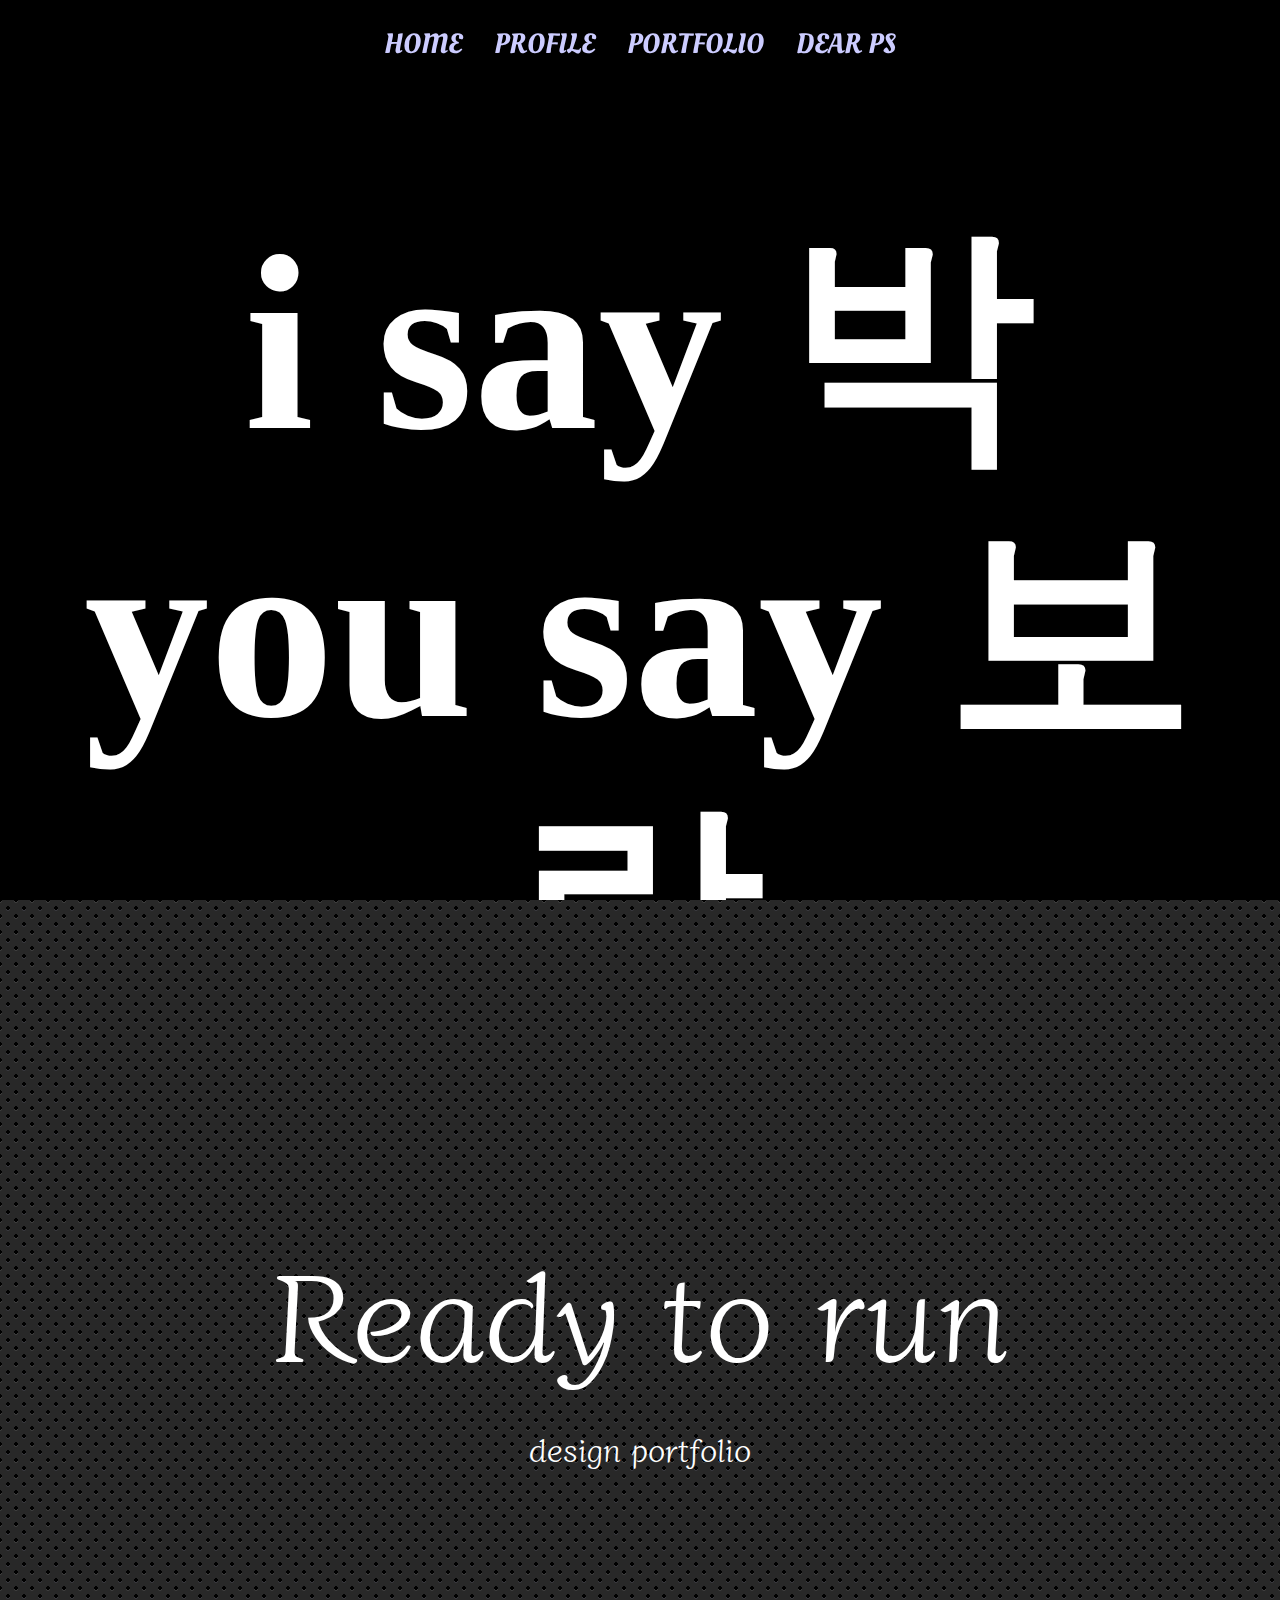
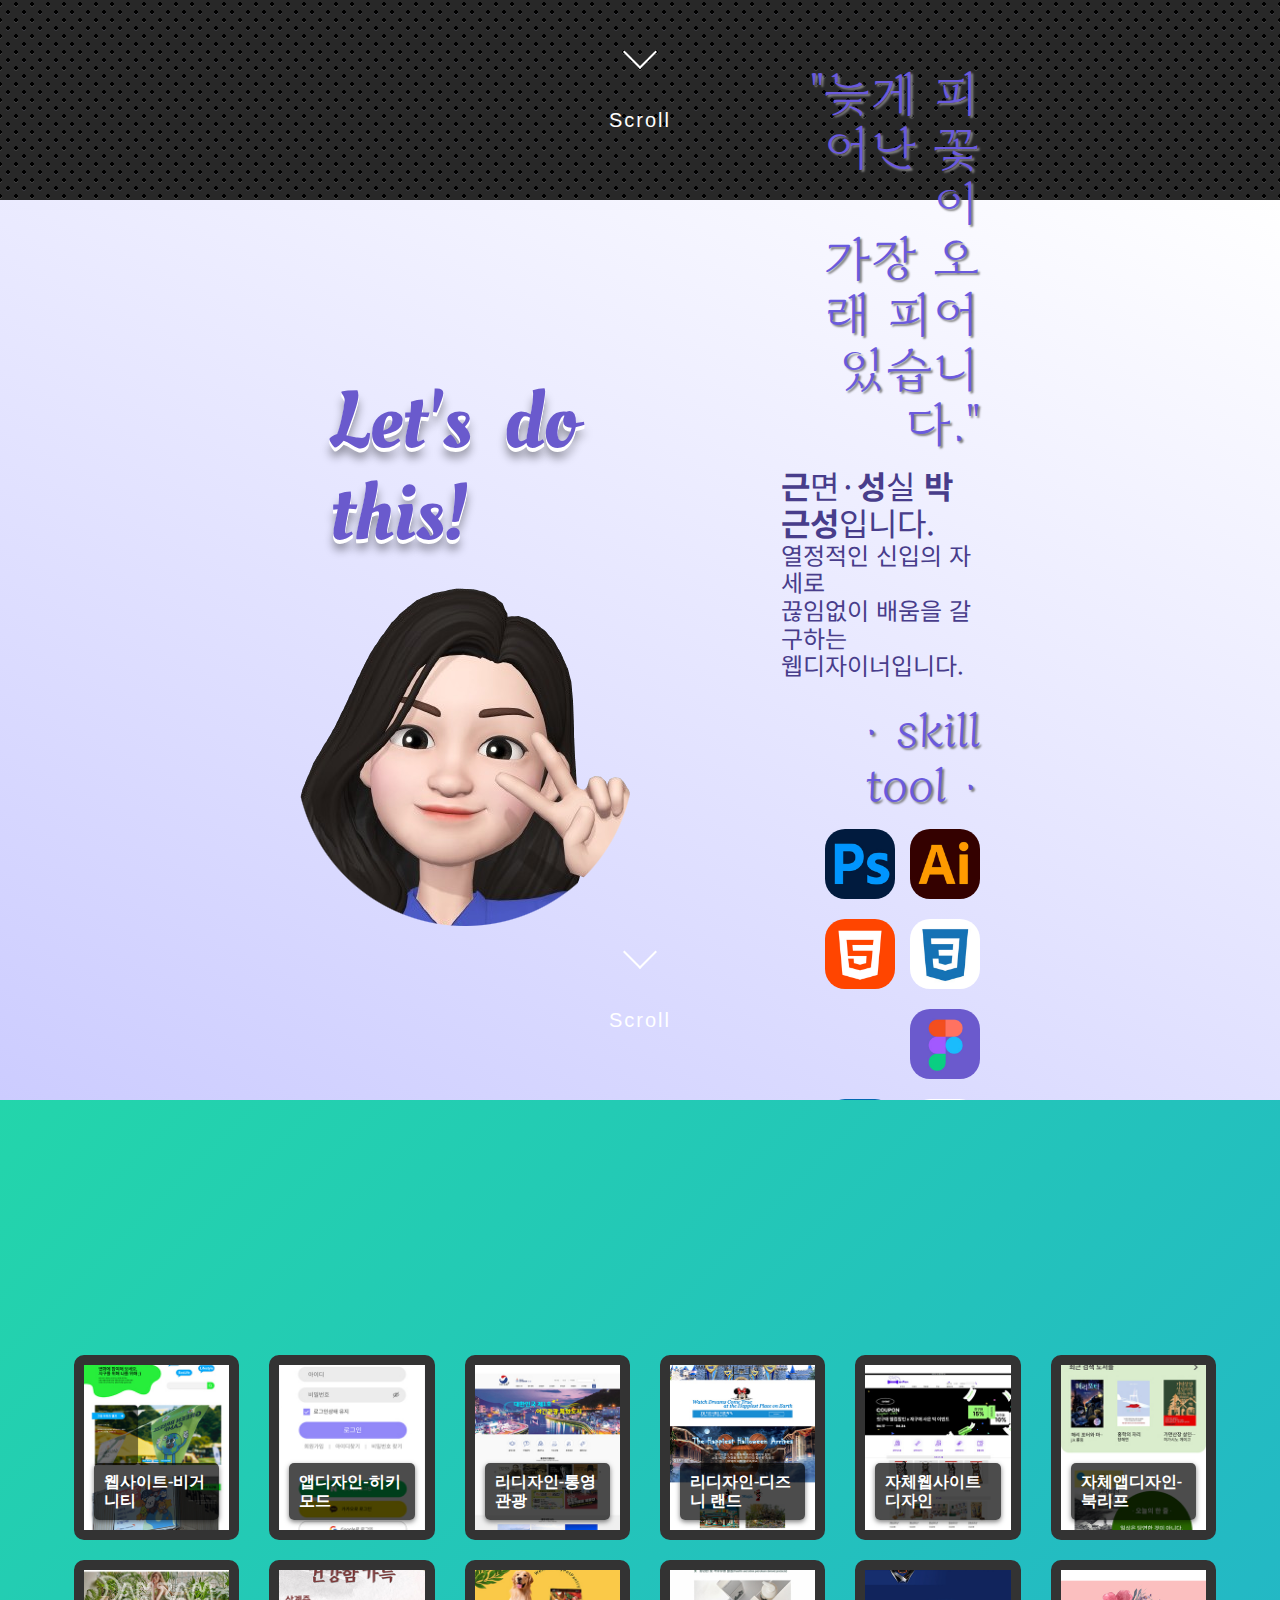
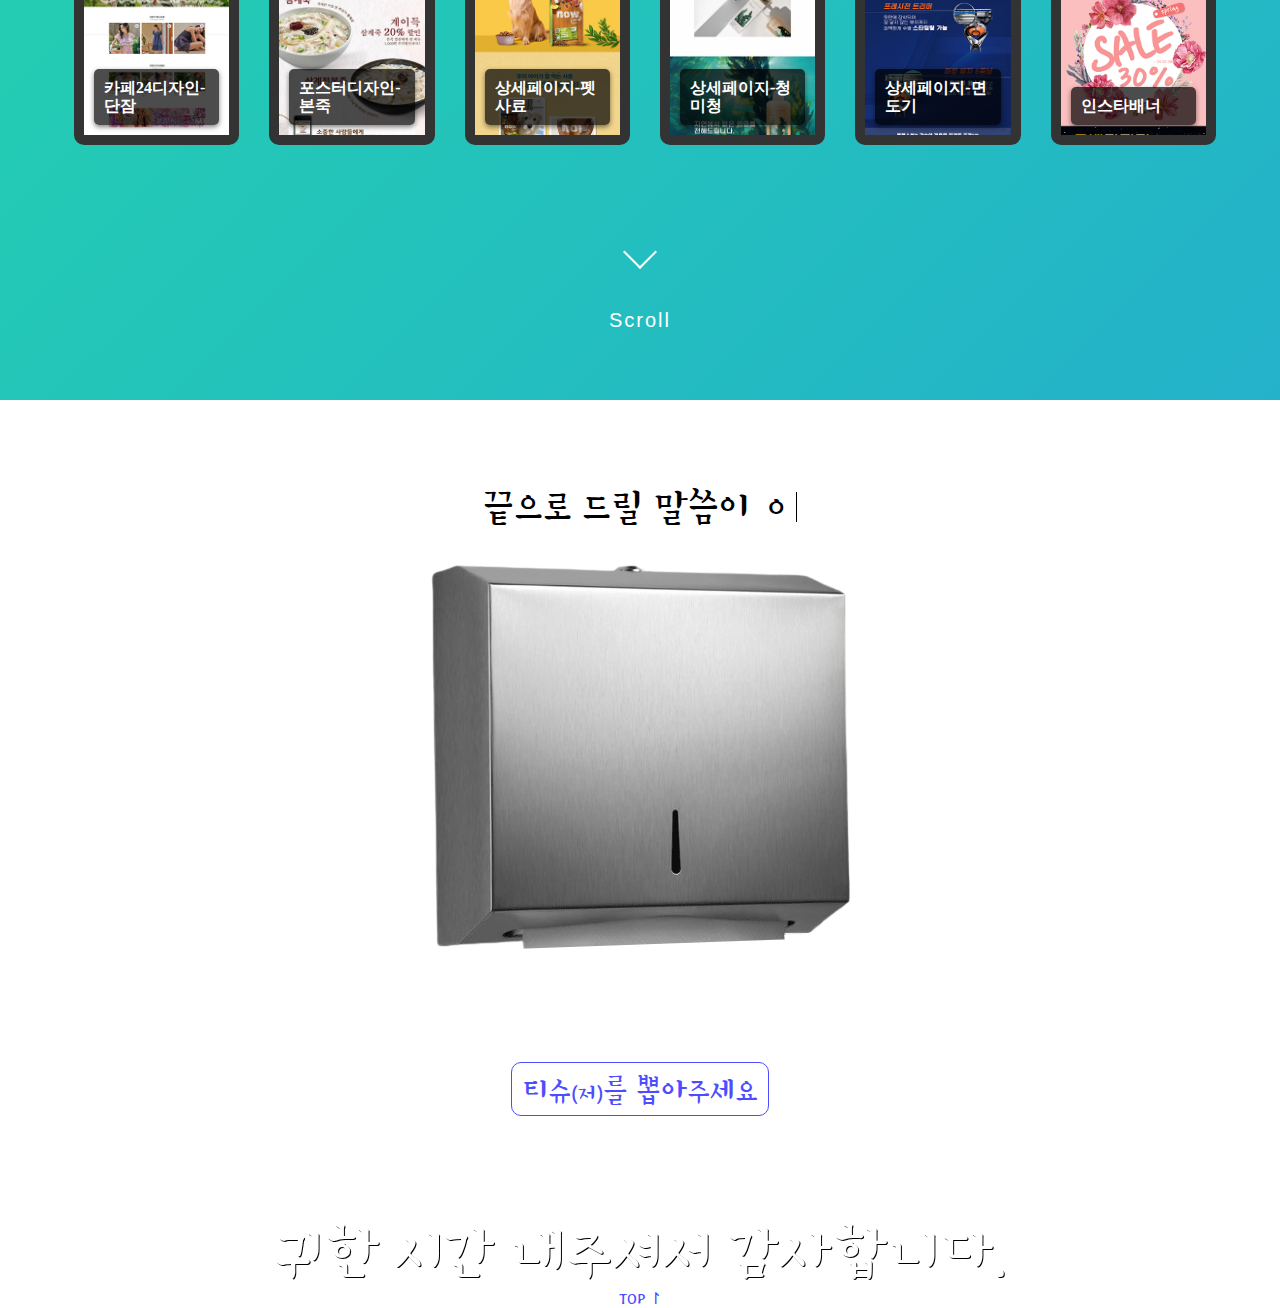
==== index.html @ b897dc64 "마지막 수정" ====
<!DOCTYPE html>
<html lang="ko">
<head>
  <meta charset="UTF-8">
  <meta name="viewport" content="width=device-width, initial-scale=1.0">
  <title>박근성입니다.</title>

  <!-- 메타 -->
  <meta name="robots" content="ALL" />
  <!-- 내 사이트에 로봇이 들어오는것을 허용(검색엔진최적화) -->
  <meta name="Yeti" content="index, follow" />
  <meta name="Yeti" content="ALL" />
  <!-- 네이버 모든문서 허용 -->
  <meta name="googlebot" content="index, follow" />
  <meta name="googlebot" content="ALL" />
  <!-- 구글봇 모든문서 허용 -->
  <meta name="daumoa" content="index, follow" />
  <meta name="daumoa" content="ALL" />
  <!-- 다음봇 모든문서 허용 -->
  <!-- 검색제목 -->
  <meta name="title" content="웹퍼블리셔 - 박보람 포트폴리오" />
  <!-- 제목아래 설명 -->
  <meta
   name="description"
   content="웹퍼블리셔 박보람입니다. 방문을 환영합니다"
  />
  <!-- 키워드설정 -->
  <meta
   name="keywords"
   content="대구웹디자이너, 웹디자이너, 퍼블리셔, 웹퍼블리셔, 대구디자이너"
  />
  <!-- 제작자이름 -->
  <meta name="champion" content="박보람" />
  <!-- 메타 끝 -->

  <!-- 제이쿼리 -->
  <script src="https://code.jquery.com/jquery-3.6.0.min.js"></script>

  <!-- 기본 -->
  <link rel="stylesheet" href="css/normalize.css">
  <link rel="stylesheet" href="css/st.css">
  <script src="js/js.js"></script>

  <!-- 폰트 -->
  <link rel="preconnect" href="https://fonts.googleapis.com">
  <link rel="preconnect" href="https://fonts.gstatic.com" crossorigin>
  <link href="https://fonts.googleapis.com/css2?family=Abhaya+Libre:wght@400;500;600;700;800&family=Jua&family=Milonga&family=Noto+Sans+KR:wght@100..900&display=swap" rel="stylesheet">
  <link href="https://fonts.googleapis.com/css2?family=Abhaya+Libre:wght@400;500;600;700;800&family=Dongle&family=Jua&family=Milonga&family=Noto+Sans+KR:wght@100..900&family=Oleo+Script:wght@400;700&display=swap" rel="stylesheet">
<!-- 폰트 끝 -->

<!-- Swiper -->
<link rel="stylesheet" href="https://cdn.jsdelivr.net/npm/swiper/swiper-bundle.min.css">
<script src="https://cdn.jsdelivr.net/npm/swiper/swiper-bundle.min.js"></script>

</head>

<body>

  <!-- 네비 -->
  <header>
    <nav class="nav" id="home">
      <ul class="nav-inner">
        <li><a href="#isay">HOME</a></li>
        <li><a href="#profile">PROFILE</a></li>
        <li><a href="#portfolio">PORTFOLIO</a></li>
        <li><a href="#dear">DEAR PS</a></li>
      </ul>
    </nav>
  </header>

    <!-- 첨부 -->
<div class="you section" id="you">
  <div class="youtxt">  <p>i say 박<br>
    you say 보람</p></div>
  </div>

  <!-- 첫번째 페이지 -->
  <div class="home section" id="isay">
    <div class="home-inner">
      <div class="home-neon">
        <p>Ready to run</p>
      </div>
      <div class="home-txt">
        <span>design portfolio</span>
      </div>
    <!-- 스크롤버튼 -->
    <div class="scroll">
      <a href="#profile"><span></span>Scroll</a>
    </div>
    </div>
  </div>



  <!-- 두번째페이지 -->
  <div class="pro section" id="profile">
    <div class="pro-inner">
      <div class="pro-inner-main">
        <div class="pro-main-text">
          <span>Let's</span>
          <span>do</span>
          <span>this!</span>
        </div>
        <div class="pro-img">
          <img src="img/me.png" alt="me" title="안녕하세요 근면성실 박근성입니다.">
        </div>
      </div>
      <div class="pro-box">
          <div class="pro-txet-title">
            <p>"늦게 피어난 꽃이<Br>가장 오래 피어있습니다."</p>
          </div>
          <div class="pro-txet">
            <p><b>근</b>면·<b>성</b>실<b> 박근성</b>입니다.</p> 
            <p>열정적인 신입의 자세로<br>끊임없이 배움을 갈구하는<Br>
            웹디자이너입니다.</p>
          </div>
          <div class="pro-txet-title">
            <p>· skill tool ·</p>
            <img src="img/ps.jpg" alt="ps">
            <img src="img/ai.jpg" alt="ai">
            <img src="img/htm.jpg" alt="html">                        
            <img src="img/css.jpg" alt="css">
            <img src="img/fig.jpg" alt="figma"><br>            
            <img src="img/jq.jpg" alt="jq">
            <img src="img/js.jpg" alt="js">
            <img src="img/no.jpg" alt="no">
            <img src="img/git.jpg" alt="git">            
          </div>
          <div class="pro-tool">
            
          </div>
      </div>
    </div>
    <!-- 스크롤버튼 -->
    <div class="scroll">
      <a href="#portfolio"><span></span>Scroll</a>
    </div>
  </div>

  <!-- 세번째페이지 -->
  <div class="por section" id="portfolio">
    <div class="monitor-box">
      <div class="monitor-container">
        <div class="monitor-frame">
          <div class="monitor-screen">
            <div class="hover-image">
              <a
                href="https://lovelybr0903.notion.site/3a8106395f1248c59fb4e86b83455d3b?pvs=4"
              >
                <img src="img/thumbega.jpg" alt="Inside Image" />
              </a>
              <div class="image-description">
                <p>웹사이트-비거니티</p>
              </div>
            </div>
          </div>
        </div>
      </div>
      <div class="monitor-container">
        <div class="monitor-frame">
          <div class="monitor-screen">
            <div class="hover-image">
              <a
                href="https://lovelybr0903.notion.site/28800d8c2e38455d825c2ed12a6e6fe2?pvs=4"
              >
                <img src="img/thumhiki.jpg" alt="Inside Image" />
              </a>
              <div class="image-description">
                <p>앱디자인-히키모드</p>
              </div>
            </div>
          </div>
        </div>
      </div>
      <div class="monitor-container">
        <div class="monitor-frame">
          <div class="monitor-screen">
            <div class="hover-image">
              <a
                href="https://lovelybr0903.notion.site/3ce9f9d45c7047b888b08a09f794ba24?pvs=4"
              >
                <img src="img/thumtou.jpg" alt="Inside Image" />
              </a>
              <div class="image-description">
                <p>리디자인-통영관광</p>
              </div>
            </div>
          </div>
        </div>
      </div>
      <div class="monitor-container">
        <div class="monitor-frame">
          <div class="monitor-screen">
            <div class="hover-image">
              <a
                href="https://lovelybr0903.notion.site/fffcfe3c097e806fae98ca305728f97e?pvs=4"
              >
                <img src="img/thumdiz.jpg" alt="Inside Image" />
              </a>
              <div class="image-description">
                <p>리디자인-디즈니 랜드</p>
              </div>
            </div>
          </div>
        </div>
      </div>
      <div class="monitor-container">
        <div class="monitor-frame">
          <div class="monitor-screen">
            <div class="hover-image">
              <a
                href="https://lovelybr0903.notion.site/333b57ba5a1e4dfd8a2f430cd040dd7f?pvs=4"
              >
                <img src="img/thumwell.jpg" alt="Inside Image" />
              </a>
              <div class="image-description">
                <p>자체웹사이트디자인</p>
              </div>
            </div>
          </div>
        </div>
      </div>
      <div class="monitor-container">
        <div class="monitor-frame">
          <div class="monitor-screen">
            <div class="hover-image">
              <a
                href="https://lovelybr0903.notion.site/fffcfe3c097e80398debe0b4086db1a5?pvs=4"
              >
                <img src="img/thumbook.jpg" alt="Inside Image" />
              </a>
              <div class="image-description">
                <p>자체앱디자인-북리프</p>
              </div>
            </div>
          </div>
        </div>
      </div>
      <div class="monitor-container">
        <div class="monitor-frame">
          <div class="monitor-screen">
            <div class="hover-image">
              <a
                href="https://lovelybr0903.notion.site/24-1e14310825c945fcab08f7ecaf1f1907?pvs=4"
              >
                <img src="img/thum24.jpeg" alt="Inside Image" />
              </a>
              <div class="image-description">
                <p>카페24디자인-단잠</p>
              </div>
            </div>
          </div>
        </div>
      </div>
      <div class="monitor-container">
        <div class="monitor-frame">
          <div class="monitor-screen">
            <div class="hover-image">
              <a
                href="https://lovelybr0903.notion.site/2308f3b56b7345b68b2176f739fc666d?pvs=4"
              >
                <img src="img/thumbon.jpg" alt="Inside Image" />
              </a>
              <div class="image-description">
                <p>포스터디자인-본죽</p>
              </div>
            </div>
          </div>
        </div>
      </div>
      <div class="monitor-container">
        <div class="monitor-frame">
          <div class="monitor-screen">
            <div class="hover-image">
              <a
                href="https://well-br.vercel.app/"
              >
                <img src="img/thumpet.jpg" alt="Inside Image" />
              </a>
              <div class="image-description">
                <p>상세페이지-펫사료</p>
              </div>
            </div>
          </div>
        </div>
      </div>
      <div class="monitor-container">
        <div class="monitor-frame">
          <div class="monitor-screen">
            <div class="hover-image">
              <a
                href="https://lovelybr0903.notion.site/0bf7637400454f4c857aa967bbddf1ec?pvs=4"
              >
                <img src="img/thumcju.jpg" alt="Inside Image" />
              </a>
              <div class="image-description">
                <p>상세페이지-청미청</p>
              </div>
            </div>
          </div>
        </div>
      </div>
      <div class="monitor-container">
        <div class="monitor-frame">
          <div class="monitor-screen">
            <div class="hover-image">
              <a
                href="https://lovelybr0903.notion.site/fffcfe3c097e8026ae23c482ec751f41?pvs=4"
              >
                <img src="img/thumzill.jpg" alt="Inside Image" />
              </a>
              <div class="image-description">
                <p>상세페이지-면도기</p>
              </div>
            </div>
          </div>
        </div>
      </div>
      <div class="monitor-container">
        <div class="monitor-frame">
          <div class="monitor-screen">
            <div class="hover-image">
              <a
                href="https://lovelybr0903.notion.site/61f1582e7780469e8c30a0e56f5c67bd?pvs=4"
              >
                <img src="img/thumban.jpg" alt="Inside Image" />
              </a>
              <div class="image-description">
                <p>인스타배너</p>
              </div>
            </div>
          </div>
        </div>
      </div>
    </div>
    <div class="scroll">
      <a href="#dear"><span></span>Scroll</a>
    </div>
  </div>

  <!-- 네번째페이지 -->
  <div class="dear section" id="dear">
    <div class="dear-img">
      <p class="result"></p>
      <img id="main-img-01" src="img/mainimg1.png" alt="mainimg1">
      <div class="btn" onclick="tissueImg()">티슈<span>(저)</span>를 뽑아주세요</div>
    </div>
      <div class="thx">
        <span>귀한 시간 내주셔서 감사합니다.</span>
      </div>

<a id="topbtn" href="#" onclick="window.scrollTo(0,0);" title="top">TOP ↾</a>

  
  <script>
    // 타이핑 효과 설정
    String.prototype.toKorChars = function () {
      let cCho = ["ㄱ","ㄲ","ㄴ","ㄷ","ㄸ","ㄹ","ㅁ","ㅂ","ㅃ","ㅅ","ㅆ", "ㅇ","ㅈ","ㅉ","ㅊ","ㅋ","ㅌ","ㅍ","ㅎ",],
        cJung = ["ㅏ","ㅐ","ㅑ","ㅒ","ㅓ","ㅔ","ㅕ","ㅖ","ㅗ","ㅘ","ㅙ","ㅚ","ㅛ","ㅜ","ㅝ","ㅞ","ㅟ","ㅠ","ㅡ","ㅢ","ㅣ",],
        cJong = ["","ㄱ","ㄲ","ㄳ","ㄴ","ㄵ","ㄶ","ㄷ","ㄹ","ㄺ","ㄻ","ㄼ","ㄽ","ㄾ","ㄿ","ㅀ","ㅁ","ㅂ","ㅄ","ㅅ","ㅆ","ㅇ","ㅈ","ㅊ","ㅋ","ㅌ","ㅍ","ㅎ",],
        cho, jung, jong;
    
      let str = this,
        cnt = str.length,
        chars = [],
        cCode;
      for (let i = 0; i < cnt; i++) {
        cCode = str.charCodeAt(i);
        if (cCode == 32) {
          chars.push(" ");
          continue;
        }
        // 한글이 아닌 경우
        if (cCode < 0xac00 || cCode > 0xd7a3) {
          chars.push(str.charAt(i));
          continue;
        }
        cCode = str.charCodeAt(i) - 0xac00;
    
        jong = cCode % 28; // 종성
        jung = ((cCode - jong) / 28) % 21; // 중성
        cho = ((cCode - jong) / 28 - jung) / 21; // 초성
    
        chars.push(cCho[cho]);
        chars.push(String.fromCharCode(44032 + cho * 588 + jung * 28));
        if (cJong[jong] !== "") {
          chars.push(String.fromCharCode(44032 + cho * 588 + jung * 28 + jong));
        }
      }
      return chars;
    };
    
    // 타이핑할 문장
    let result = `끝으로 드릴 말씀이 있어요...`
    let typeing1 = [];
    result = result.split(""); 
    
    // 각 글자를 초성, 중성, 종성으로 나눔
    for (let i = 0; i < result.length; i++) {
      typeing1[i] = result[i].toKorChars();
    }
    
    // 출력할 엘리먼트 요소 가져옴
    let resultDiv = document.getElementsByClassName("result")[0];
    
    let text = "";
    let i = 0;
    let j = 0;
    
    // 총 글자 수
    let imax = typeing1.length;
    
    // 타이핑 함수
    function typi() {
      if (i <= imax - 1) {
        // 각 글자가 초성 중성 종성 순서대로 추가되도록
        let jmax = typeing1[i].length;
        resultDiv.innerHTML = text + typeing1[i][j];
        j++;
        if (j == jmax) {
          text += typeing1[i][j - 1];
          // 초성 중성 종성 순서대로 출력된 글자는 저장 (다음 글자와 이어붙이기 위해서)
          i++;
          j = 0;
        }
      } else {
        clearInterval(inter); // 타이핑 완료 후 반복 종료
        setTimeout(resetTyping, 1000); // 1초 후에 타이핑 효과 반복
      }
    }
    
    // 타이핑 효과 초기화 및 반복 함수
    function resetTyping() {
      text = "";
      i = 0;
      j = 0;
      // resultDiv.innerHTML = ""; // 화면의 텍스트 초기화
      inter = setInterval(typi, 100); // 타이핑 효과 재시작
    }
    
    // 타이핑 효과 시작
    let inter = setInterval(typi, 100);
    </script>
</body>
</html>
---- css/st.css ----
@import url("https://fonts.googleapis.com/css2?family=Abhaya+Libre:wght@400;500;600;700;800&family=Jua&family=Milonga&family=Noto+Sans+KR:wght@100..900&family=Oleo+Script:wght@400;700&display=swap");
@import url("https://fonts.googleapis.com/css2?family=Abhaya+Libre:wght@400;500;600;700;800&family=Diphylleia&family=Dongle&family=Jua&family=Milonga&family=Noto+Sans+KR:wght@100..900&family=Oleo+Script:wght@400;700&display=swap");
@import url("https://fonts.googleapis.com/css2?family=Abhaya+Libre:wght@400;500;600;700;800&family=Diphylleia&family=Dongle&family=Jua&family=Milonga&family=Nanum+Pen+Script&family=Noto+Sans+KR:wght@100..900&family=Oleo+Script:wght@400;700&family=Stylish&display=swap");

* {
  margin: 0;
  padding: 0;
  outline: none;
  box-sizing: border-box;
  caret-color: transparent;
  cursor: url(https://cur.cursors-4u.net/nature/nat-10/nat943.cur), auto !important;
}
ul,
li {
  list-style: none;
}
a {
  color: #333;
  text-decoration: none;
}
img {
  border: 0;
  vertical-align: middle;
}
html.body {
  width: 100%;
  height: 100%;
  overflow: hidden;
  font-family: "", sans-serif;
  font-size: 1rem;
}
html {
  scroll-behavior: smooth !important;
  /* scroll-snap-type:y mandatory !important; */
}
.section {
  height: 100vh !important;
  /* scroll-snap-align:start; scroll-snap-stop:always; scroll-behavior: smooth !important; */
}

/*  */
.you {width: 100%; background-color: #000; color: #fff; font-size: 250px; text-align: center; font-weight: bold; position: relative;}
.youtxt {padding-top: 200px;}
.you p { position: relative;}

/* 네브 */
.nav {
  position: fixed;
  width: 100%;
  height: 50px;
  display: flex;
  margin-top: 20px;
  z-index: 999;
  background-color: transparent;
}
.nav-inner {
  position: relative;
  width: 40%;
  display: flex;
  align-items: center;
  justify-content: space-between;
  margin: 0 auto;
}
.nav-inner a {
  position: relative;
  display: block;
  font-family: "Oleo Script", serif;
  font-size: 1.75rem;
  color: #fff;
  color: #ccccff;
}
.nav-inner li:hover a {
  color: #6a5acd;
}
.nav li a::after {
  content: "";
  position: absolute;
  bottom: 3px;
  left: 50%;
  width: 0%;
  height: 3px;
  display: block;
  background: #ccccff;
  transition: all 0.5s;
  transform: translateX(-50%);
}
.nav li:hover a::after {
  width: 100%;
  display: block;
}
.nav-active::after {
  width: 100% !important;
  display: block !important;
}

/* 첫번째 페이지 */
.home {
  position: relative;
  display: flex;
  background: radial-gradient(black 15%, transparent 16%) 0 0,
    radial-gradient(black 15%, transparent 16%) 8px 8px,
    radial-gradient(rgba(204, 204, 255, 0.1) 15%, transparent 20%) 0 1px,
    radial-gradient(rgba(255, 255, 255, 0.1) 15%, transparent 20%) 8px 9px;
  background-color: #282828;
  background-size: 16px 16px;
  font-family: "Diphylleia", sans-serif;
}
.home-inner {
  position: relative;
  width: 100%;
  display: flex;
  align-items: center;
  justify-content: center;
  flex-direction: column;
}
.home-neon {
  position: relative;
  position: relative;
  display: flex;
  justify-content: center;
  font-size: 8rem;
  color: #fff;
  animation: neon1 1s ease-in-out infinite alternate;
  transition: all 0.1s;
}
@keyframes neon1 {
  from {
    text-shadow: 0 0 10px #fff, 0 0 20px #fff, 0 0 30px #fff, 0 0 40px #ffffff,
      0 0 70px #6a5acd, 0 0 80px #6a5acd, 0 0 100px #6a5acd, 0 0 150px #6a5acd;
  }
  to {
    text-shadow: 0 0 5px #fff, 0 0 10px #fff, 0 0 15px #fff, 0 0 20px #ccccff,
      0 0 35px #ccccff, 0 0 40px #ccccff, 0 0 50px #ccccff, 0 0 75px #ccccff;
  }
}
.home-txt {
  position: relative;
  display: flex;
  justify-content: center;
  margin-top: 50px;
  font-size: 2rem;
  color: #fff;
}

/* 스크롤 */
.scroll a {
  position: absolute;
  bottom: 70px;
  left: 50%;
  display: inline-block;
  padding-top: 70px;
  color: #ffffff;
  text-decoration: none;
  letter-spacing: 0.1em;
  transition: opacity 0.3s;
  -webkit-transform: translateX(-50%);
  transform: translateX(-50%);
  font: normal 400 20px/1 sans-serif;
}
.scroll a:hover {
  color: #6a5acd;
}
.scroll a span {
  position: absolute;
  top: 0;
  left: 50%;
  width: 24px;
  height: 24px;
  margin-left: -12px;
  border-bottom: 2px solid #ffffff;
  border-left: 2px solid #ffffff;
  -webkit-animation: sdb06 1.5s infinite;
  animation: sdb06 1.5s infinite;
  -webkit-transform: rotateZ(-45deg);
  transform: rotateZ(-45deg);
  box-sizing: border-box;
}
@-webkit-keyframes sdb06 {
  0% {
    -webkit-transform: rotateY(0) rotateZ(-45deg) translate(0, 0);
    opacity: 0;
  }
  50% {
    opacity: 1;
  }
  100% {
    -webkit-transform: rotateY(720deg) rotateZ(-45deg) translate(-20px, 20px);
    opacity: 0;
  }
}
@keyframes sdb06 {
  0% {
    transform: rotateY(0) rotateZ(-45deg) translate(0, 0);
    opacity: 0;
  }
  50% {
    opacity: 1;
  }
  100% {
    transform: rotateY(720deg) rotateZ(-45deg) translate(-20px, 20px);
    opacity: 0;
  }
}

/* 두번째페이지 */
.pro {
  position: relative;
  display: flex;
  align-items: center;
  background: linear-gradient(25deg, #ccccff, #fff);
  -webkit-font-smoothing: antialiased;
}
.pro-inner {
  position: relative;
  height: 500px;
  display: flex;
  align-items: center;
  margin: 0 300px;
}
.pro-main-text {
  position: relative;
  font-family: "Oleo Script", serif;
}
.pro-main-text span {
  position: relative;
  top: 2px;
  display: inline-block;
  padding-left: 30px;
  font-size: 5rem;
  color: #6a5acd;
  text-shadow: 0 1px 0 #ffffff, 0 2px 0 #ffffff, 0 3px 0 #ffffff,
    0 4px 0 #ffffff, 0 5px 0 transparent, 0 10px 10px rgba(0, 0, 0, 0.4);
  animation: bounce 0.3s ease infinite alternate;
}
.pro-main-text span:nth-child(1) {
  animation-delay: 0.1s;
}
.pro-main-text span:nth-child(2) {
  animation-delay: 0.2s;
}
.pro-main-text span:nth-child(3) {
  animation-delay: 0.3s;
}
@keyframes bounce {
  100% {
    top: -2px;
    text-shadow: 0 1px 0 #ffffff, 0 2px 0 #ffffff, 0 3px 0 #ffffff,
      0 4px 0 #ffffff, 0 5px 0 #ffffff, 0 50px 25px rgba(0, 0, 0, 0.2);
  }
}
.pro-img {
  position: relative;
  display: flex;
  align-items: center;
  justify-content: center;
  margin-top: 30px;
}
.pro-box {
  position: relative;
  display: flex;
  justify-content: center;
  flex-direction: column;
  margin-top: 300px;
  margin-left: 150px;
  font-family: "Diphylleia", sans-serif;
}
.pro-txet-title {
  position: relative;
  align-items: right;
  margin-top: 20px;
  font-size: 3rem;
  color: #6a5add;
  text-align: right;
  text-shadow: 2px 2px 2px gray;
}
.pro-txet {
  position: relative;
  margin-top: 20px;
  font-family: "Noto Sans KR", sans-serif;
  font-size: 1.5rem;
  color: darkslateblue;
  text-align: left;
}
.pro-txet p:first-child {
  font-size: 2rem;
}
.pro-tool {
  position: relative;
  height: 300px;
}
.pro-txet-title img {
  position: relative;
  width: 70px;
  height: 70px;
  margin-top: 20px;
  object-fit: contain;
  border-radius: 20px;
}

/* 세번째페이지 */
.por {
  position: relative;
  width: 100%;
  height: 100vh;
  display: flex;
  align-items: center;
  justify-content: center;
  background: linear-gradient(-45deg, #ee7752, #e73c7e, #23a6d5, #23d5ab);
  background-size: 400% 400%;
  animation: gradient 8s ease infinite;
}
@keyframes gradient {
  0% {
    background-position: 0% 50%;
  }
  50% {
    background-position: 100% 50%;
  }
  100% {
    background-position: 0% 50%;
  }
}
.monitor-box {
  width: 90%;
  display: grid;
  grid-template-columns: repeat(6, 1fr); /* 한 줄 아이템 */
  grid-gap: 20px; /* 이미지 간격 */
}

.monitor-container {
  position: relative;
  margin-left: 10px;
}

.monitor-frame {
  position: relative;
  width: 100%; /* 모니터화면줄임*/
  padding-bottom: 100%;
  border: 10px solid #333;
  overflow: hidden;
  background-color: #000;
  border-radius: 10px;
}

.monitor-screen {
  position: absolute;
  top: 0;
  left: 0;
  width: 100%;
  height: 100%;
}

/* .monitor-bg {
  width: 100%;
  height: 100%;
  display: block;
  object-fit: cover;
} */

.hover-image {
  position: absolute;
  top: 0;
  left: 0;
  width: 100%;
  height: 100%;
  display: flex;
  align-items: center;
  justify-content: center;
  transition: transform 0.5s ease;
}

.hover-image img {
  width: 100%;
  height: auto;
  display: block;
}

.monitor-frame:hover .hover-image {
  transform: translateY(-100%); /* 이미지가 위로 올라가게 하는 효과 */
}

.image-description {
  position: absolute;
  bottom: 10px;
  width: calc(100% - 20px);
  padding: 10px;
  box-shadow: 0 2px 5px rgba(0, 0, 0, 0.5);
  background-color: rgba(0, 0, 0, 0.7);
  font-weight: bold;
  color: #fff;
  text-align: left;
  transition: opacity 1s ease;
  border-radius: 5px;
  opacity: 1;
}

.monitor-frame:hover .image-description {
  opacity: 1; /* 호버 시 설명글이 나타나게 함 */
}

/* 반응형 디자인 - 화면 너비 768px 이하 */
@media (max-width: 768px) {
  .monitor-box {
    grid-template-columns: repeat(2, 1fr); /* 한 줄에 2개의 아이템 */
    grid-gap: 10px;
  }
}

/* 반응형 디자인 - 화면 너비 480px 이하 */
@media (max-width: 480px) {
  .monitor-box {
    grid-template-columns: 1fr; /* 한 줄에 1개의 아이템 */
    grid-gap: 5px;
  }

  .monitor-frame {
    border-width: 5px;
  }

  .image-description {
    padding: 5px;
    font-size: 14px;
  }
}

/* 네번째페이지 */
.dear {
  position: relative;
  display: flex;
  align-items: center;
  justify-content: center;
  flex-direction: column;
  font-family: "Stylish", serif;
}
.dear-img {
  display: flex;
  align-items: center;
  justify-content: center;
  flex-direction: column;
}
.result {
  margin-top: 100px;
}
#main-img-01 {
  display: flex;
  margin-top: 10px;
}
.btn {
  position: relative;
  padding: 10px 10px 5px 10px;
  border: 1px #4d4dff solid;
  font-size: 2rem;
  color: #4d4dff;
  cursor: pointer;
  border-radius: 10px;
}
.btn:hover {
  background-color: #4d4dff;
  color: #fff;
}
.btn span {
  font-size: 1.5rem;
}
.result {
  display: inline-block;
  padding-right: 2px;
  border-right: 1px solid #000;
  font-size: 2.5rem;
  line-height: 30px;
  animation: cursor 0.4s infinite;
  box-sizing: border-box;
}
@keyframes cursor {
  0% {
    border-right: 1px solid #fff;
  }
  50% {
    border-right: 1px solid #000;
  }
  100% {
    border-right: 1px solid #fff;
  }
}
.thx {
  position: relative;
  margin: 0 auto;
  margin-top: 100px;
}
.thx span {
  position: relative;
  font-size: 4rem;
  color: #fff;
  text-shadow: 1px 1px #000;
}

/* etc. */
#topbtn {
  color: #4d4dff;
}


/* 스와이퍼 */
.swiper {
  width: 100%;
  height: 100%;
  margin-right: auto;
  margin-left: auto;
}

.swiper-slide {
  height: calc((100% - 30px) / 2) !important;

  /* Center slide text vertically */
  display: flex;
  align-items: center;
  justify-content: center;
  background: #fff;
  font-size: 18px;
  text-align: center;
}
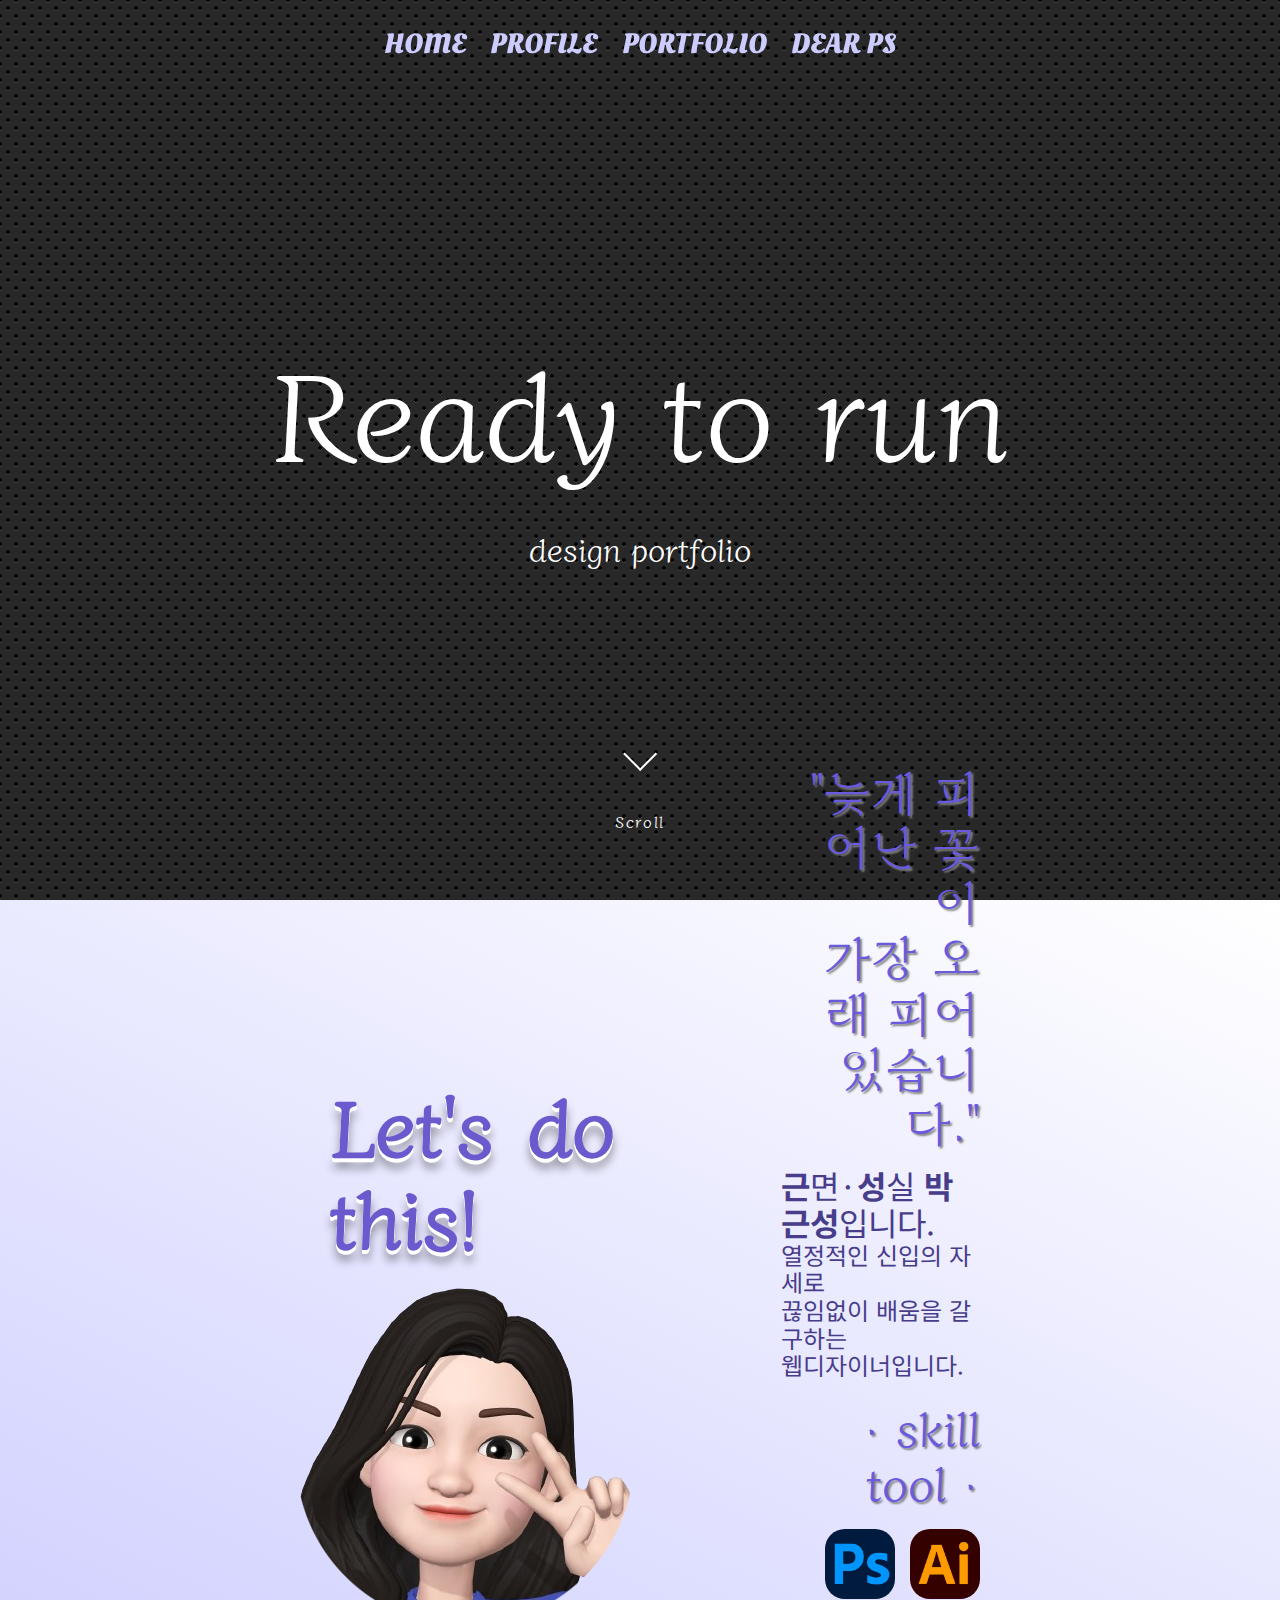
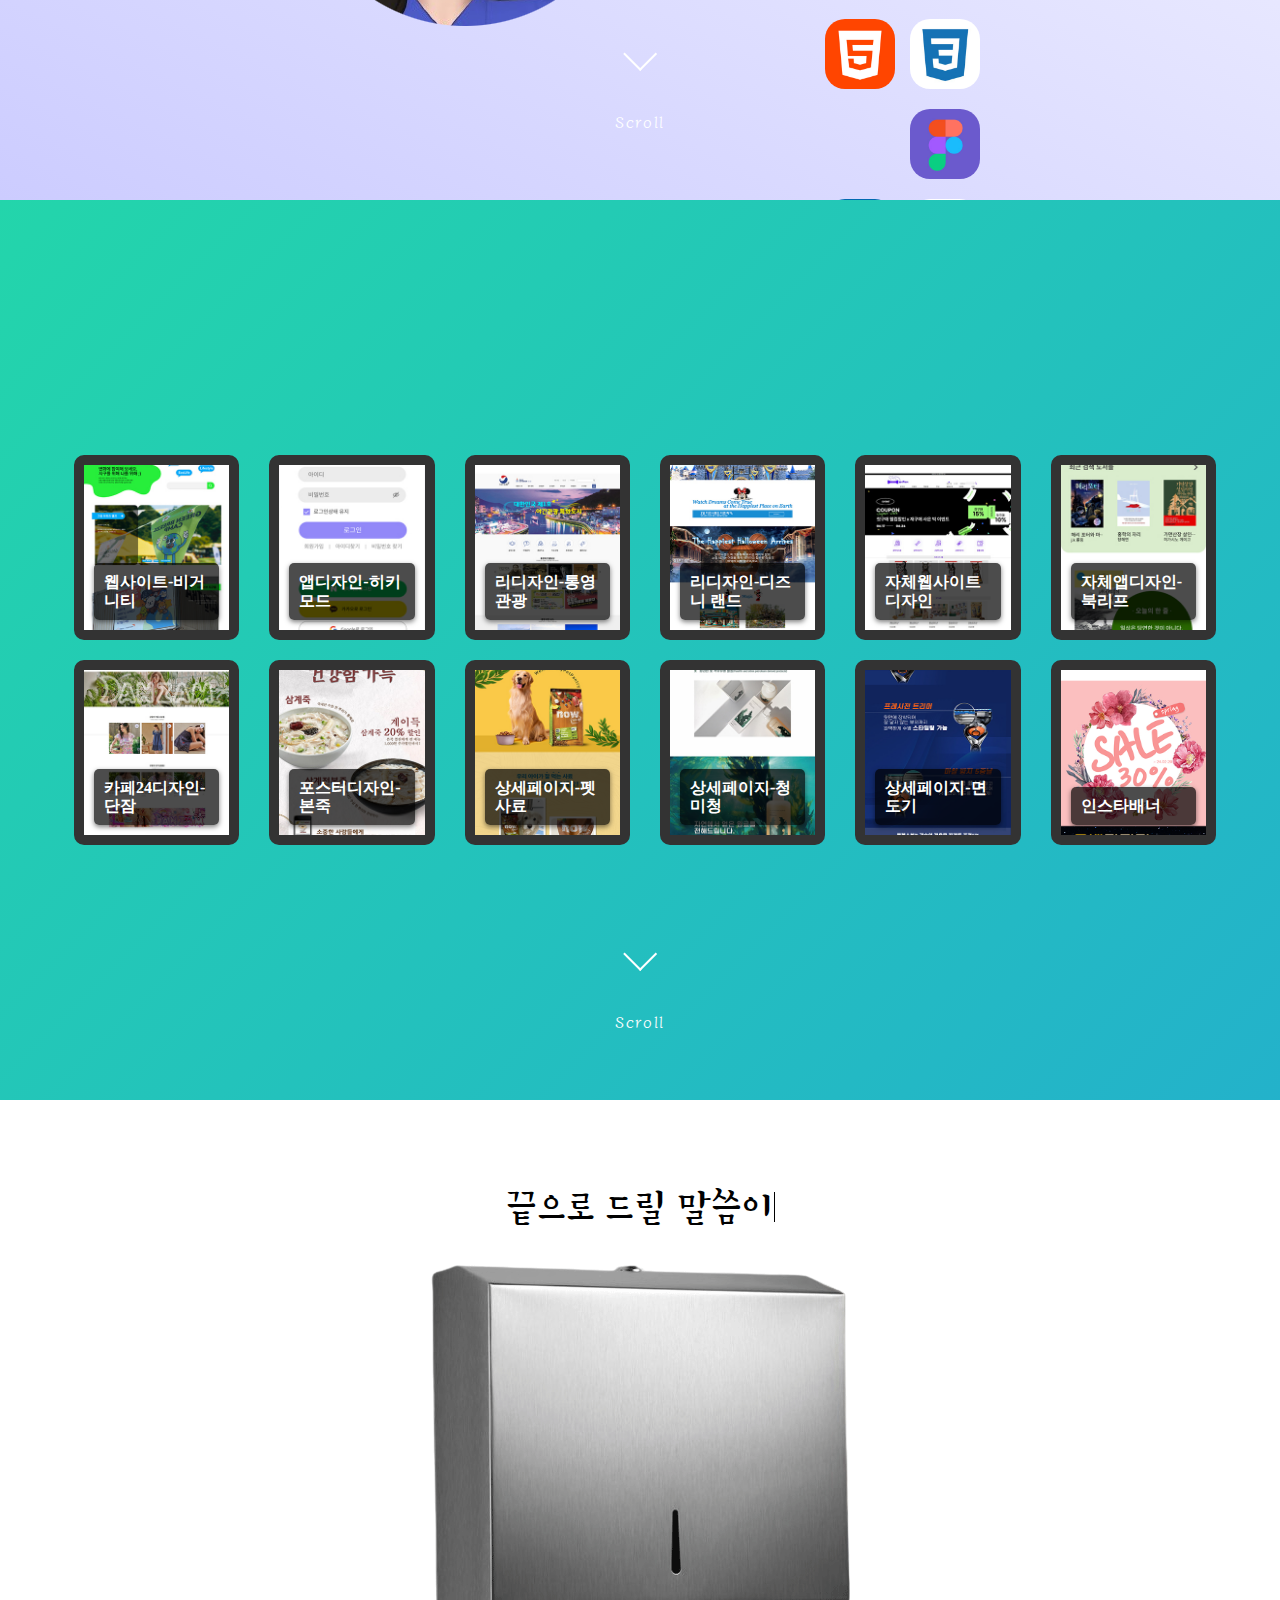
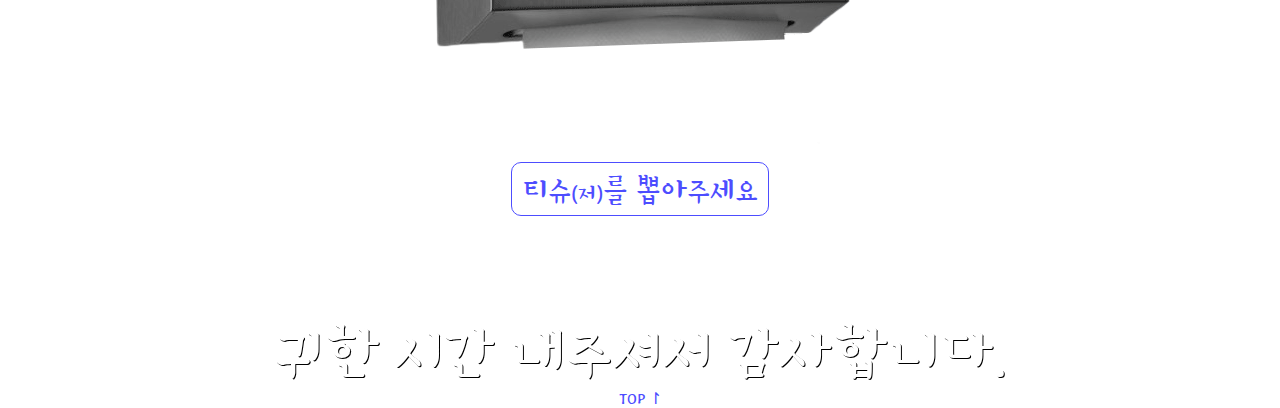
==== commit add14b19: "docs : 아이세이박 삭제" ====
--- a/index.html
+++ b/index.html
@@ -68,12 +68,6 @@
     </nav>
   </header>
 
-    <!-- 첨부 -->
-<div class="you section" id="you">
-  <div class="youtxt">  <p>i say 박<br>
-    you say 보람</p></div>
-  </div>
-
   <!-- 첫번째 페이지 -->
   <div class="home section" id="isay">
     <div class="home-inner">
@@ -89,8 +83,6 @@
     </div>
     </div>
   </div>
-
-
 
   <!-- 두번째페이지 -->
   <div class="pro section" id="profile">
--- a/css/st.css
+++ b/css/st.css
@@ -38,11 +38,6 @@
   /* scroll-snap-align:start; scroll-snap-stop:always; scroll-behavior: smooth !important; */
 }
 
-/*  */
-.you {width: 100%; background-color: #000; color: #fff; font-size: 250px; text-align: center; font-weight: bold; position: relative;}
-.youtxt {padding-top: 200px;}
-.you p { position: relative;}
-
 /* 네브 */
 .nav {
   position: fixed;
@@ -68,6 +63,7 @@
   font-size: 1.75rem;
   color: #fff;
   color: #ccccff;
+  font-weight: bold;
 }
 .nav-inner li:hover a {
   color: #6a5acd;
@@ -155,7 +151,8 @@
   transition: opacity 0.3s;
   -webkit-transform: translateX(-50%);
   transform: translateX(-50%);
-  font: normal 400 20px/1 sans-serif;
+  /* font: normal 400 20px/1 sans-serif; */
+  font-family: "Diphylleia", sans-serif;
 }
 .scroll a:hover {
   color: #6a5acd;
@@ -219,7 +216,9 @@
 }
 .pro-main-text {
   position: relative;
-  font-family: "Oleo Script", serif;
+  /* font-family: "Oleo Script", serif; */
+  font-family: "Diphylleia", sans-serif;
+  font-weight: bold;
 }
 .pro-main-text span {
   position: relative;
@@ -497,24 +496,3 @@
 #topbtn {
   color: #4d4dff;
 }
-
-
-/* 스와이퍼 */
-.swiper {
-  width: 100%;
-  height: 100%;
-  margin-right: auto;
-  margin-left: auto;
-}
-
-.swiper-slide {
-  height: calc((100% - 30px) / 2) !important;
-
-  /* Center slide text vertically */
-  display: flex;
-  align-items: center;
-  justify-content: center;
-  background: #fff;
-  font-size: 18px;
-  text-align: center;
-}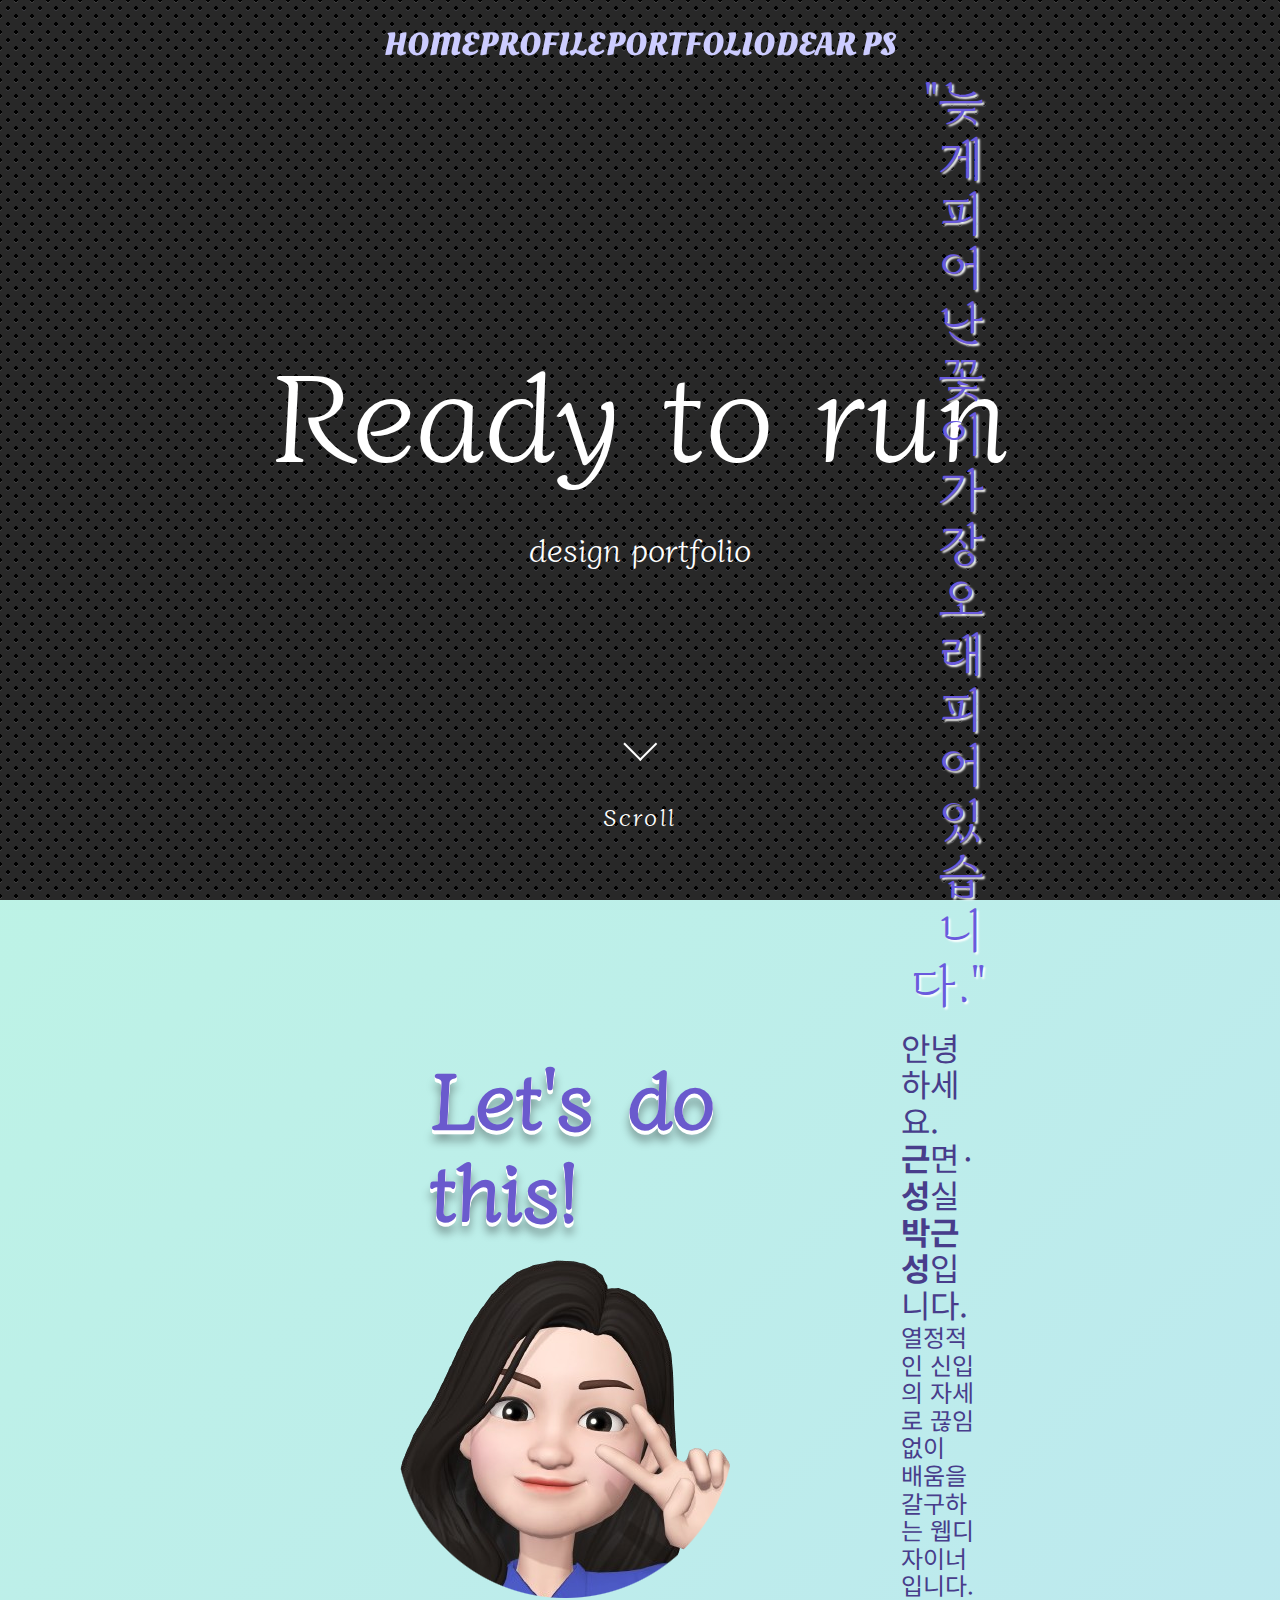
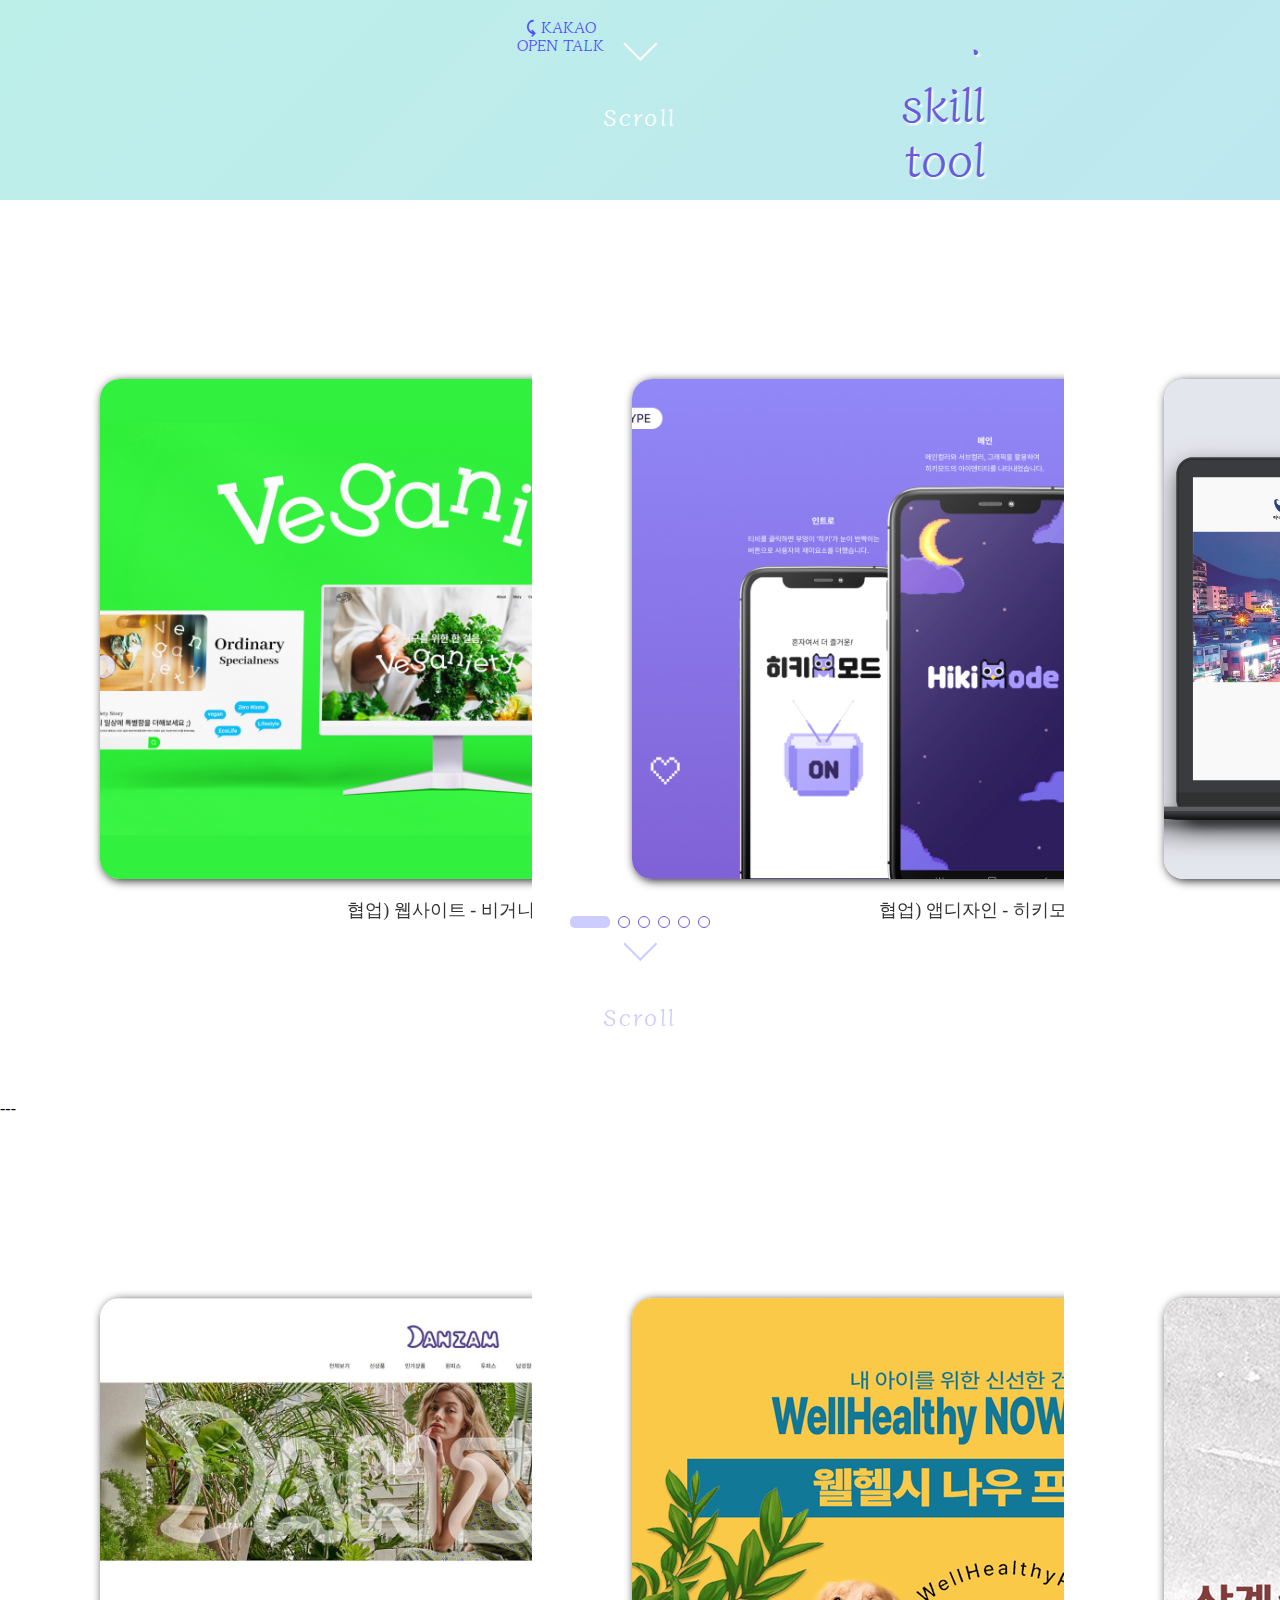
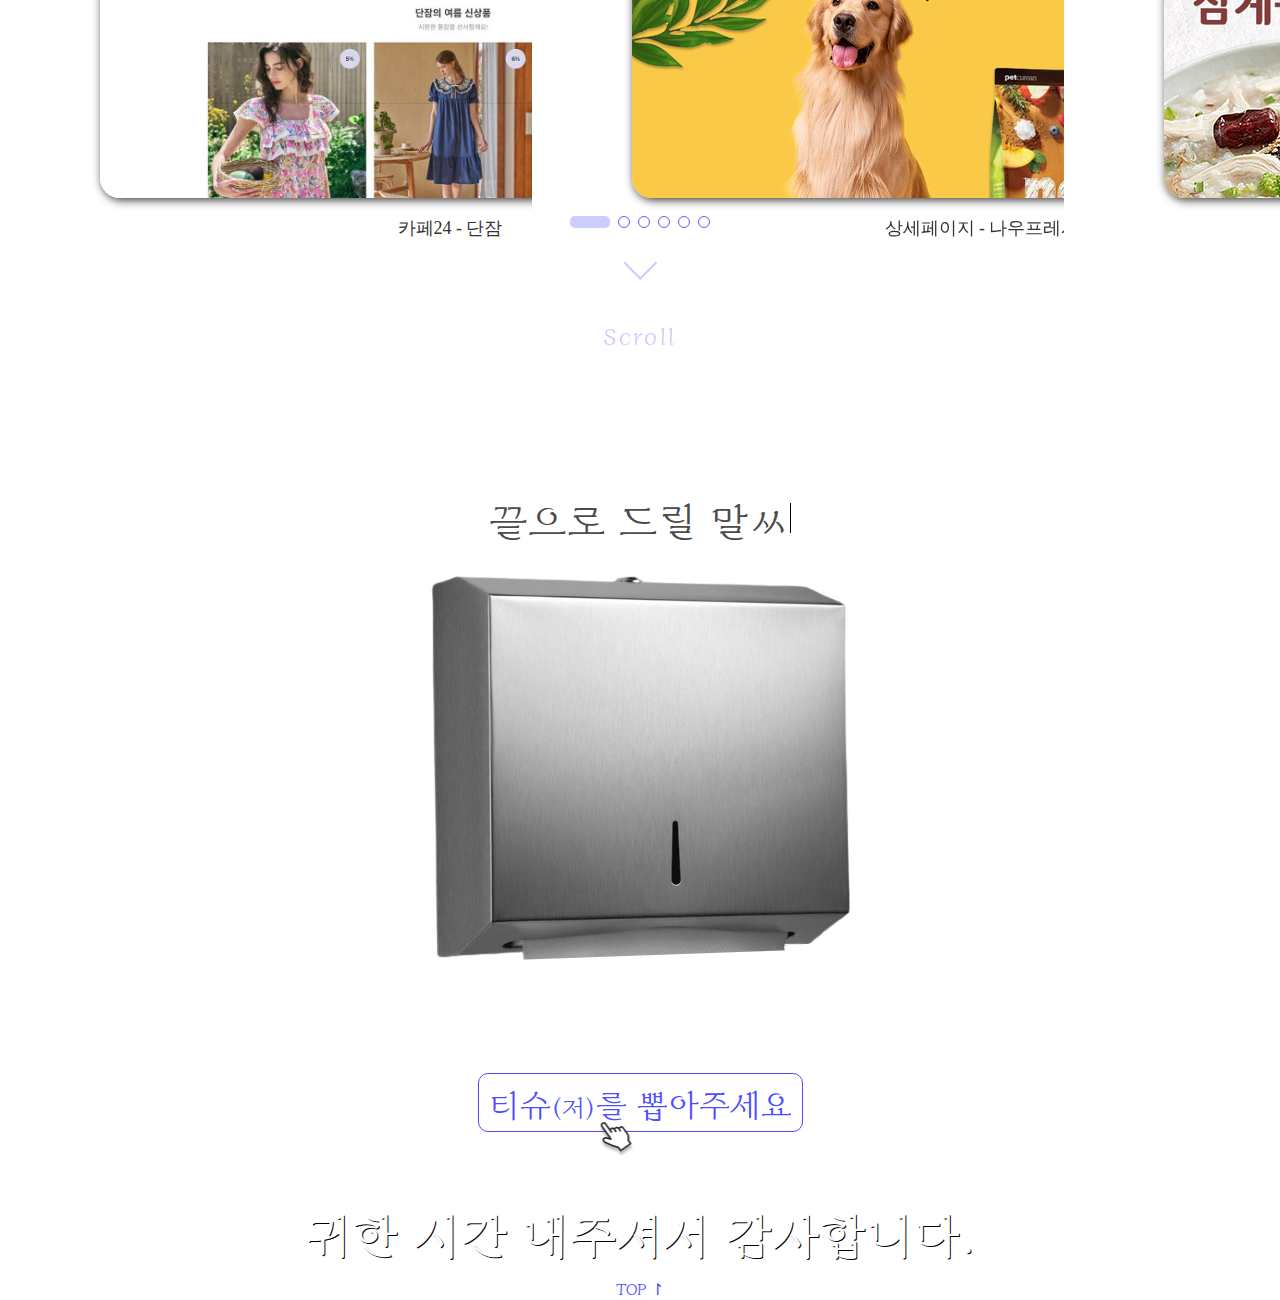
==== commit bd5d3996: "배포" ====
--- a/index.html
+++ b/index.html
@@ -33,6 +33,10 @@
   <meta name="champion" content="박보람" />
   <!-- 메타 끝 -->
 
+  <!-- Swiper -->
+<link rel="stylesheet" href="https://cdn.jsdelivr.net/npm/swiper/swiper-bundle.min.css">
+<script src="https://cdn.jsdelivr.net/npm/swiper/swiper-bundle.min.js"></script>
+
   <!-- 제이쿼리 -->
   <script src="https://code.jquery.com/jquery-3.6.0.min.js"></script>
 
@@ -48,9 +52,8 @@
   <link href="https://fonts.googleapis.com/css2?family=Abhaya+Libre:wght@400;500;600;700;800&family=Dongle&family=Jua&family=Milonga&family=Noto+Sans+KR:wght@100..900&family=Oleo+Script:wght@400;700&display=swap" rel="stylesheet">
 <!-- 폰트 끝 -->
 
-<!-- Swiper -->
-<link rel="stylesheet" href="https://cdn.jsdelivr.net/npm/swiper/swiper-bundle.min.css">
-<script src="https://cdn.jsdelivr.net/npm/swiper/swiper-bundle.min.js"></script>
+<!-- 폰트어썸 -->
+<!-- <link rel="stylesheet" href="https://cdnjs.cloudflare.com/ajax/libs/font-awesome/6.4.2/css/all.min.css"> -->
 
 </head>
 
@@ -68,7 +71,7 @@
     </nav>
   </header>
 
-  <!-- 첫번째 페이지 -->
+  <!-- 메인 페이지 -->
   <div class="home section" id="isay">
     <div class="home-inner">
       <div class="home-neon">
@@ -84,7 +87,7 @@
     </div>
   </div>
 
-  <!-- 두번째페이지 -->
+  <!-- 프로필 페이지 -->
   <div class="pro section" id="profile">
     <div class="pro-inner">
       <div class="pro-inner-main">
@@ -94,17 +97,17 @@
           <span>this!</span>
         </div>
         <div class="pro-img">
-          <img src="img/me.png" alt="me" title="안녕하세요 근면성실 박근성입니다.">
-        </div>
+          <a href="https://open.kakao.com/o/sKSyx7Ig"><img src="img/me.png" alt="me" title="안녕하세요 근면성실 박근성입니다.">
+            <p><br><b>⤹</b> KAKAO<br>OPEN TALK</p></a>
+        </div>        
       </div>
       <div class="pro-box">
           <div class="pro-txet-title">
             <p>"늦게 피어난 꽃이<Br>가장 오래 피어있습니다."</p>
           </div>
           <div class="pro-txet">
-            <p><b>근</b>면·<b>성</b>실<b> 박근성</b>입니다.</p> 
-            <p>열정적인 신입의 자세로<br>끊임없이 배움을 갈구하는<Br>
-            웹디자이너입니다.</p>
+            <p>안녕하세요. <br><b>근</b>면·<b>성</b>실<b> 박근성</b>입니다.</p> 
+            <p>열정적인 신입의 자세로 끊임없이 <br>배움을 갈구하는 웹디자이너입니다.</p>
           </div>
           <div class="pro-txet-title">
             <p>· skill tool ·</p>
@@ -129,309 +132,102 @@
     </div>
   </div>
 
-  <!-- 세번째페이지 -->
-  <div class="por section" id="portfolio">
-    <div class="monitor-box">
-      <div class="monitor-container">
-        <div class="monitor-frame">
-          <div class="monitor-screen">
-            <div class="hover-image">
-              <a
-                href="https://lovelybr0903.notion.site/3a8106395f1248c59fb4e86b83455d3b?pvs=4"
-              >
-                <img src="img/thumbega.jpg" alt="Inside Image" />
-              </a>
-              <div class="image-description">
-                <p>웹사이트-비거니티</p>
-              </div>
-            </div>
-          </div>
-        </div>
-      </div>
-      <div class="monitor-container">
-        <div class="monitor-frame">
-          <div class="monitor-screen">
-            <div class="hover-image">
-              <a
-                href="https://lovelybr0903.notion.site/28800d8c2e38455d825c2ed12a6e6fe2?pvs=4"
-              >
-                <img src="img/thumhiki.jpg" alt="Inside Image" />
-              </a>
-              <div class="image-description">
-                <p>앱디자인-히키모드</p>
-              </div>
-            </div>
-          </div>
-        </div>
-      </div>
-      <div class="monitor-container">
-        <div class="monitor-frame">
-          <div class="monitor-screen">
-            <div class="hover-image">
-              <a
-                href="https://lovelybr0903.notion.site/3ce9f9d45c7047b888b08a09f794ba24?pvs=4"
-              >
-                <img src="img/thumtou.jpg" alt="Inside Image" />
-              </a>
-              <div class="image-description">
-                <p>리디자인-통영관광</p>
-              </div>
-            </div>
-          </div>
-        </div>
-      </div>
-      <div class="monitor-container">
-        <div class="monitor-frame">
-          <div class="monitor-screen">
-            <div class="hover-image">
-              <a
-                href="https://lovelybr0903.notion.site/fffcfe3c097e806fae98ca305728f97e?pvs=4"
-              >
-                <img src="img/thumdiz.jpg" alt="Inside Image" />
-              </a>
-              <div class="image-description">
-                <p>리디자인-디즈니 랜드</p>
-              </div>
-            </div>
-          </div>
-        </div>
-      </div>
-      <div class="monitor-container">
-        <div class="monitor-frame">
-          <div class="monitor-screen">
-            <div class="hover-image">
-              <a
-                href="https://lovelybr0903.notion.site/333b57ba5a1e4dfd8a2f430cd040dd7f?pvs=4"
-              >
-                <img src="img/thumwell.jpg" alt="Inside Image" />
-              </a>
-              <div class="image-description">
-                <p>자체웹사이트디자인</p>
-              </div>
-            </div>
-          </div>
-        </div>
-      </div>
-      <div class="monitor-container">
-        <div class="monitor-frame">
-          <div class="monitor-screen">
-            <div class="hover-image">
-              <a
-                href="https://lovelybr0903.notion.site/fffcfe3c097e80398debe0b4086db1a5?pvs=4"
-              >
-                <img src="img/thumbook.jpg" alt="Inside Image" />
-              </a>
-              <div class="image-description">
-                <p>자체앱디자인-북리프</p>
-              </div>
-            </div>
-          </div>
-        </div>
-      </div>
-      <div class="monitor-container">
-        <div class="monitor-frame">
-          <div class="monitor-screen">
-            <div class="hover-image">
-              <a
-                href="https://lovelybr0903.notion.site/24-1e14310825c945fcab08f7ecaf1f1907?pvs=4"
-              >
-                <img src="img/thum24.jpeg" alt="Inside Image" />
-              </a>
-              <div class="image-description">
-                <p>카페24디자인-단잠</p>
-              </div>
-            </div>
-          </div>
-        </div>
-      </div>
-      <div class="monitor-container">
-        <div class="monitor-frame">
-          <div class="monitor-screen">
-            <div class="hover-image">
-              <a
-                href="https://lovelybr0903.notion.site/2308f3b56b7345b68b2176f739fc666d?pvs=4"
-              >
-                <img src="img/thumbon.jpg" alt="Inside Image" />
-              </a>
-              <div class="image-description">
-                <p>포스터디자인-본죽</p>
-              </div>
-            </div>
-          </div>
-        </div>
-      </div>
-      <div class="monitor-container">
-        <div class="monitor-frame">
-          <div class="monitor-screen">
-            <div class="hover-image">
-              <a
-                href="https://well-br.vercel.app/"
-              >
-                <img src="img/thumpet.jpg" alt="Inside Image" />
-              </a>
-              <div class="image-description">
-                <p>상세페이지-펫사료</p>
-              </div>
-            </div>
-          </div>
-        </div>
-      </div>
-      <div class="monitor-container">
-        <div class="monitor-frame">
-          <div class="monitor-screen">
-            <div class="hover-image">
-              <a
-                href="https://lovelybr0903.notion.site/0bf7637400454f4c857aa967bbddf1ec?pvs=4"
-              >
-                <img src="img/thumcju.jpg" alt="Inside Image" />
-              </a>
-              <div class="image-description">
-                <p>상세페이지-청미청</p>
-              </div>
-            </div>
-          </div>
-        </div>
-      </div>
-      <div class="monitor-container">
-        <div class="monitor-frame">
-          <div class="monitor-screen">
-            <div class="hover-image">
-              <a
-                href="https://lovelybr0903.notion.site/fffcfe3c097e8026ae23c482ec751f41?pvs=4"
-              >
-                <img src="img/thumzill.jpg" alt="Inside Image" />
-              </a>
-              <div class="image-description">
-                <p>상세페이지-면도기</p>
-              </div>
-            </div>
-          </div>
-        </div>
-      </div>
-      <div class="monitor-container">
-        <div class="monitor-frame">
-          <div class="monitor-screen">
-            <div class="hover-image">
-              <a
-                href="https://lovelybr0903.notion.site/61f1582e7780469e8c30a0e56f5c67bd?pvs=4"
-              >
-                <img src="img/thumban.jpg" alt="Inside Image" />
-              </a>
-              <div class="image-description">
-                <p>인스타배너</p>
-              </div>
-            </div>
-          </div>
-        </div>
-      </div>
-    </div>
-    <div class="scroll">
+  <!-- 포트폴리오 페이지 -->
+  <div class="swiper port section" id="portfolio">
+    <div class="swiper-wrapper">
+      <div class="swiper-slide">
+          <a href="https://lovelybr0903.notion.site/3a8106395f1248c59fb4e86b83455d3b?pvs=4"><img src="img/thumbega.jpg" alt=""><br>
+          협업) 웹사이트 - 비거니티</a>
+        </div>
+        <div class="swiper-slide">
+          <a href="https://lovelybr0903.notion.site/28800d8c2e38455d825c2ed12a6e6fe2?pvs=4"><img src="img/thumhiki.jpg" alt=""><br>
+          협업) 앱디자인 - 히키모드</a>
+        </div>
+        <div class="swiper-slide">
+          <a href="https://lovelybr0903.notion.site/3ce9f9d45c7047b888b08a09f794ba24?pvs=4"><img src="img/thumtou.jpg" alt=""><br>
+          리디자인 - 통영관광</a>
+        </div>
+        <div class="swiper-slide">
+          <a href="https://lovelybr0903.notion.site/fffcfe3c097e806fae98ca305728f97e?pvs=4"><img src="img/thumdiz.jpg" alt=""><br>
+          리디자인 - 디즈니랜드</a>
+        </div>
+        <div class="swiper-slide">
+          <a href="https://lovelybr0903.notion.site/333b57ba5a1e4dfd8a2f430cd040dd7f?pvs=4"><img src="img/thumwell.jpg" alt=""><br>
+          브랜드디자인 - 웰헬시펫팬트리</a>
+        </div>
+        <div class="swiper-slide">
+          <a href="https://lovelybr0903.notion.site/fffcfe3c097e80398debe0b4086db1a5?pvs=4"><img src="img/thumbook.jpg" alt=""><br>
+          자체앱디자인 - 북리프</a>
+        </div>
+        <div class="swiper-slide"></div>
+        <div class="swiper-slide"></div>
+      </div>
+      <!-- <div class="swiper-button-next"></div>
+      <div class="swiper-button-prev"></div> -->
+      <div class="swiper-pagination"></div>
+
+      <!-- 스크롤버튼 -->
+      <div class="scroll2">
+        <a href="#portfolio2"><span></span>Scroll</a>
+      </div>
+  </div>
+
+  <!-- 포트폴리오 페이지 2 -->
+
+  <div class="swiper port section" id="portfolio2">
+    <div class="port-text">---</div>    
+    <div class="swiper-wrapper">
+      <div class="swiper-slide">
+        <a href="https://lovelybr0903.notion.site/24-1e14310825c945fcab08f7ecaf1f1907?pvs=4"><img src="img/thum24.jpeg" alt=""><br>
+        카페24 - 단잠</a>
+      </div>
+      <div class="swiper-slide">
+        <a href="https://lovelybr0903.notion.site/44fdaa78a82a4c859d51c09b4cc79396?pvs=4"><img src="img/thumpet.jpg" alt=""><br>
+        상세페이지 - 나우프레시</a>
+      </div>
+      <div class="swiper-slide">
+        <a href="https://lovelybr0903.notion.site/2308f3b56b7345b68b2176f739fc666d?pvs=4"><img src="img/thumbon.jpg" alt=""><br>
+        포스터디자인 - 본죽</a>
+      </div>
+      <div class="swiper-slide">
+        <a href="https://lovelybr0903.notion.site/fffcfe3c097e8026ae23c482ec751f41?pvs=4"><img src="img/thumzill.jpg" alt=""><br>
+        상세페이지 - 질레트</a>
+      </div>
+      <div class="swiper-slide">
+        <a href="https://lovelybr0903.notion.site/0bf7637400454f4c857aa967bbddf1ec?pvs=4"><img src="img/thumcju.jpg" alt=""><br>
+        상세페이지 - 청미청</a>
+      </div>
+      <div class="swiper-slide">
+        <a href="https://lovelybr0903.notion.site/61f1582e7780469e8c30a0e56f5c67bd?pvs=4"><img src="img/thumban.jpg" alt=""><br>
+        인스타배너&카드뉴스</a>
+      </div>
+        <div class="swiper-slide"></div>
+        <div class="swiper-slide"></div>
+      </div>
+      <!-- <div class="swiper-button-next"></div>
+      <div class="swiper-button-prev"></div> -->
+      <div class="swiper-pagination"></div>
+
+    <!-- 스크롤버튼 -->
+    <div class="scroll2">
       <a href="#dear"><span></span>Scroll</a>
     </div>
   </div>
 
-  <!-- 네번째페이지 -->
+  <!-- 마지막 페이지 -->
   <div class="dear section" id="dear">
     <div class="dear-img">
       <p class="result"></p>
-      <img id="main-img-01" src="img/mainimg1.png" alt="mainimg1">
+      <img id="main-img-01" src="img/mainimg1.png" alt="mainimg1" title="하단버튼을클릭해주세요">
       <div class="btn" onclick="tissueImg()">티슈<span>(저)</span>를 뽑아주세요</div>
+      <!-- <div class="hand"><i class="fa-regular fa-hand-point-up"></i></div> -->
+      <img class="hand" src="img/hand.png">
     </div>
       <div class="thx">
         <span>귀한 시간 내주셔서 감사합니다.</span>
       </div>
 
-<a id="topbtn" href="#" onclick="window.scrollTo(0,0);" title="top">TOP ↾</a>
-
+<a id="topbtn" href="#" onclick="window.scrollTo(0,0);">TOP ↾</a>
   
-  <script>
-    // 타이핑 효과 설정
-    String.prototype.toKorChars = function () {
-      let cCho = ["ㄱ","ㄲ","ㄴ","ㄷ","ㄸ","ㄹ","ㅁ","ㅂ","ㅃ","ㅅ","ㅆ", "ㅇ","ㅈ","ㅉ","ㅊ","ㅋ","ㅌ","ㅍ","ㅎ",],
-        cJung = ["ㅏ","ㅐ","ㅑ","ㅒ","ㅓ","ㅔ","ㅕ","ㅖ","ㅗ","ㅘ","ㅙ","ㅚ","ㅛ","ㅜ","ㅝ","ㅞ","ㅟ","ㅠ","ㅡ","ㅢ","ㅣ",],
-        cJong = ["","ㄱ","ㄲ","ㄳ","ㄴ","ㄵ","ㄶ","ㄷ","ㄹ","ㄺ","ㄻ","ㄼ","ㄽ","ㄾ","ㄿ","ㅀ","ㅁ","ㅂ","ㅄ","ㅅ","ㅆ","ㅇ","ㅈ","ㅊ","ㅋ","ㅌ","ㅍ","ㅎ",],
-        cho, jung, jong;
-    
-      let str = this,
-        cnt = str.length,
-        chars = [],
-        cCode;
-      for (let i = 0; i < cnt; i++) {
-        cCode = str.charCodeAt(i);
-        if (cCode == 32) {
-          chars.push(" ");
-          continue;
-        }
-        // 한글이 아닌 경우
-        if (cCode < 0xac00 || cCode > 0xd7a3) {
-          chars.push(str.charAt(i));
-          continue;
-        }
-        cCode = str.charCodeAt(i) - 0xac00;
-    
-        jong = cCode % 28; // 종성
-        jung = ((cCode - jong) / 28) % 21; // 중성
-        cho = ((cCode - jong) / 28 - jung) / 21; // 초성
-    
-        chars.push(cCho[cho]);
-        chars.push(String.fromCharCode(44032 + cho * 588 + jung * 28));
-        if (cJong[jong] !== "") {
-          chars.push(String.fromCharCode(44032 + cho * 588 + jung * 28 + jong));
-        }
-      }
-      return chars;
-    };
-    
-    // 타이핑할 문장
-    let result = `끝으로 드릴 말씀이 있어요...`
-    let typeing1 = [];
-    result = result.split(""); 
-    
-    // 각 글자를 초성, 중성, 종성으로 나눔
-    for (let i = 0; i < result.length; i++) {
-      typeing1[i] = result[i].toKorChars();
-    }
-    
-    // 출력할 엘리먼트 요소 가져옴
-    let resultDiv = document.getElementsByClassName("result")[0];
-    
-    let text = "";
-    let i = 0;
-    let j = 0;
-    
-    // 총 글자 수
-    let imax = typeing1.length;
-    
-    // 타이핑 함수
-    function typi() {
-      if (i <= imax - 1) {
-        // 각 글자가 초성 중성 종성 순서대로 추가되도록
-        let jmax = typeing1[i].length;
-        resultDiv.innerHTML = text + typeing1[i][j];
-        j++;
-        if (j == jmax) {
-          text += typeing1[i][j - 1];
-          // 초성 중성 종성 순서대로 출력된 글자는 저장 (다음 글자와 이어붙이기 위해서)
-          i++;
-          j = 0;
-        }
-      } else {
-        clearInterval(inter); // 타이핑 완료 후 반복 종료
-        setTimeout(resetTyping, 1000); // 1초 후에 타이핑 효과 반복
-      }
-    }
-    
-    // 타이핑 효과 초기화 및 반복 함수
-    function resetTyping() {
-      text = "";
-      i = 0;
-      j = 0;
-      // resultDiv.innerHTML = ""; // 화면의 텍스트 초기화
-      inter = setInterval(typi, 100); // 타이핑 효과 재시작
-    }
-    
-    // 타이핑 효과 시작
-    let inter = setInterval(typi, 100);
-    </script>
 </body>
 </html>--- a/css/st.css
+++ b/css/st.css
@@ -60,8 +60,7 @@
   position: relative;
   display: block;
   font-family: "Oleo Script", serif;
-  font-size: 1.75rem;
-  color: #fff;
+  font-size: 2rem;
   color: #ccccff;
   font-weight: bold;
 }
@@ -89,7 +88,7 @@
   display: block !important;
 }
 
-/* 첫번째 페이지 */
+/* 메인 페이지 */
 .home {
   position: relative;
   display: flex;
@@ -138,85 +137,55 @@
   color: #fff;
 }
 
-/* 스크롤 */
-.scroll a {
-  position: absolute;
-  bottom: 70px;
-  left: 50%;
-  display: inline-block;
-  padding-top: 70px;
-  color: #ffffff;
-  text-decoration: none;
-  letter-spacing: 0.1em;
-  transition: opacity 0.3s;
-  -webkit-transform: translateX(-50%);
-  transform: translateX(-50%);
-  /* font: normal 400 20px/1 sans-serif; */
-  font-family: "Diphylleia", sans-serif;
-}
-.scroll a:hover {
-  color: #6a5acd;
-}
-.scroll a span {
+/* 프로필 페이지 */
+.pro {
+  position: relative;
+  display: flex;
+  align-items: center;
+}
+
+.pro::before {
+  content: "";
   position: absolute;
   top: 0;
-  left: 50%;
-  width: 24px;
-  height: 24px;
-  margin-left: -12px;
-  border-bottom: 2px solid #ffffff;
-  border-left: 2px solid #ffffff;
-  -webkit-animation: sdb06 1.5s infinite;
-  animation: sdb06 1.5s infinite;
-  -webkit-transform: rotateZ(-45deg);
-  transform: rotateZ(-45deg);
-  box-sizing: border-box;
-}
-@-webkit-keyframes sdb06 {
+  left: 0;
+  width: 100%;
+  height: 100%;
+  background: linear-gradient(-45deg, #ee7752, #e73c7e, #23a6d5, #23d5ab);
+  background-size: 400% 400%;
+  opacity: 0.3;
+  z-index: -1;
+  animation: gradient 3s ease infinite;
+}
+
+@keyframes gradient {
   0% {
-    -webkit-transform: rotateY(0) rotateZ(-45deg) translate(0, 0);
-    opacity: 0;
+    background-position: 0% 50%;
   }
   50% {
-    opacity: 1;
+    background-position: 100% 50%;
   }
   100% {
-    -webkit-transform: rotateY(720deg) rotateZ(-45deg) translate(-20px, 20px);
-    opacity: 0;
-  }
-}
-@keyframes sdb06 {
-  0% {
-    transform: rotateY(0) rotateZ(-45deg) translate(0, 0);
-    opacity: 0;
-  }
-  50% {
-    opacity: 1;
-  }
-  100% {
-    transform: rotateY(720deg) rotateZ(-45deg) translate(-20px, 20px);
-    opacity: 0;
-  }
-}
-
-/* 두번째페이지 */
-.pro {
-  position: relative;
-  display: flex;
-  align-items: center;
-  background: linear-gradient(25deg, #ccccff, #fff);
-  -webkit-font-smoothing: antialiased;
-}
+    background-position: 0 50%;
+  }
+}
+
 .pro-inner {
   position: relative;
   height: 500px;
   display: flex;
   align-items: center;
-  margin: 0 300px;
-}
+  margin: 0 400px;
+}
+.pro-inner-main {
+  position: relative;
+  display: flex;
+  align-items: center;
+  flex-direction: column;
+}
+
 .pro-main-text {
   position: relative;
-  /* font-family: "Oleo Script", serif; */
   font-family: "Diphylleia", sans-serif;
   font-weight: bold;
 }
@@ -254,13 +223,22 @@
   justify-content: center;
   margin-top: 30px;
 }
+
+.pro-img p {
+  position: relative;
+  color: #4d4dff;
+  margin-left: -10px;
+  font-family: "Diphylleia", sans-serif;
+  text-align: center;
+}
+
 .pro-box {
   position: relative;
   display: flex;
   justify-content: center;
   flex-direction: column;
   margin-top: 300px;
-  margin-left: 150px;
+  margin-left: 170px;
   font-family: "Diphylleia", sans-serif;
 }
 .pro-txet-title {
@@ -270,7 +248,7 @@
   font-size: 3rem;
   color: #6a5add;
   text-align: right;
-  text-shadow: 2px 2px 2px gray;
+  text-shadow: 2px 2px 2px #fff;
 }
 .pro-txet {
   position: relative;
@@ -296,140 +274,107 @@
   border-radius: 20px;
 }
 
-/* 세번째페이지 */
-.por {
-  position: relative;
-  width: 100%;
-  height: 100vh;
-  display: flex;
-  align-items: center;
-  justify-content: center;
-  background: linear-gradient(-45deg, #ee7752, #e73c7e, #23a6d5, #23d5ab);
-  background-size: 400% 400%;
-  animation: gradient 8s ease infinite;
-}
-@keyframes gradient {
-  0% {
-    background-position: 0% 50%;
-  }
-  50% {
-    background-position: 100% 50%;
-  }
-  100% {
-    background-position: 0% 50%;
-  }
-}
-.monitor-box {
-  width: 90%;
-  display: grid;
-  grid-template-columns: repeat(6, 1fr); /* 한 줄 아이템 */
-  grid-gap: 20px; /* 이미지 간격 */
-}
-
-.monitor-container {
-  position: relative;
-  margin-left: 10px;
-}
-
-.monitor-frame {
-  position: relative;
-  width: 100%; /* 모니터화면줄임*/
-  padding-bottom: 100%;
-  border: 10px solid #333;
-  overflow: hidden;
-  background-color: #000;
-  border-radius: 10px;
-}
-
-.monitor-screen {
-  position: absolute;
-  top: 0;
-  left: 0;
-  width: 100%;
-  height: 100%;
-}
-
-/* .monitor-bg {
-  width: 100%;
-  height: 100%;
+/* 포트폴리오 페이지 */
+.swiper {
+  position: relative;
+}
+.my {
+  max-width: 1200px;
+  margin: 0 auto;
+  background-color: #fff;
+  box-shadow: 3px 3px 10px 2px rgba(0, 0, 0, 0.2);
+  border-radius: 5px;
+  display: flex;
+  flex-wrap: wrap;
+  flex-direction: column;
+  box-sizing: border-box;
+  border: 1px solid #ddd;
+  padding: 10px 40px 50px 40px;
+}
+
+.swiper-wrapper {
+  position: relative;
+  display: flex;
+  justify-content: stretch;
+  align-items: center;
+}
+
+.swiper-slide {
+  text-align: center;
+  font-size: 18px;
+  background: #fff;
+  display: flex;
+  justify-content: start;
+  align-items: center;
+  width: 40% !important;
+}
+
+.swiper-slide img {
   display: block;
+  width: 700px !important;
+  height: 500px !important;
   object-fit: cover;
+  object-position: top;
+  margin: 0 100px;
+  display: flex;
+  justify-content: start;
+  border-radius: 20px;
+  box-shadow: 2px 2px 10px #333;
+}
+
+.swiper-slide img:hover {
+  opacity: 0.7;
+}
+
+.swiper-pagination {
+  display: block;
+  margin-bottom: 160px;
+  z-index: 1;
+}
+
+.swiper-pagination-bullet {
+  width: 12px;
+  height: 12px;
+  background: transparent;
+  border: 1px solid #6a5add;
+  opacity: 1;
+}
+.swiper-pagination-bullet-active {
+  width: 40px;
+  transition: width 0.5s;
+  border-radius: 5px;
+  background: #ccccff;
+  border: 1px solid transparent;
+}
+
+.swiper-button-prev,
+.swiper-button-next {
+  margin: 0 100px;
+  color: #fff;
+  /* background-color: rgba(106, 90, 221, 0.2); */
+  background-color: #6a5add;
+  border-radius: 50%;
+  width: 50px;
+  height: 50px;
+  padding: 40px;
+  box-sizing: border-box;
+  display: flex;
+  align-items: center;
+  justify-content: center;
+}
+
+/* :root {
+  --swiper-theme-color: #6a5add;
 } */
 
-.hover-image {
-  position: absolute;
-  top: 0;
-  left: 0;
-  width: 100%;
-  height: 100%;
-  display: flex;
-  align-items: center;
-  justify-content: center;
-  transition: transform 0.5s ease;
-}
-
-.hover-image img {
-  width: 100%;
-  height: auto;
-  display: block;
-}
-
-.monitor-frame:hover .hover-image {
-  transform: translateY(-100%); /* 이미지가 위로 올라가게 하는 효과 */
-}
-
-.image-description {
-  position: absolute;
-  bottom: 10px;
-  width: calc(100% - 20px);
-  padding: 10px;
-  box-shadow: 0 2px 5px rgba(0, 0, 0, 0.5);
-  background-color: rgba(0, 0, 0, 0.7);
-  font-weight: bold;
-  color: #fff;
-  text-align: left;
-  transition: opacity 1s ease;
-  border-radius: 5px;
-  opacity: 1;
-}
-
-.monitor-frame:hover .image-description {
-  opacity: 1; /* 호버 시 설명글이 나타나게 함 */
-}
-
-/* 반응형 디자인 - 화면 너비 768px 이하 */
-@media (max-width: 768px) {
-  .monitor-box {
-    grid-template-columns: repeat(2, 1fr); /* 한 줄에 2개의 아이템 */
-    grid-gap: 10px;
-  }
-}
-
-/* 반응형 디자인 - 화면 너비 480px 이하 */
-@media (max-width: 480px) {
-  .monitor-box {
-    grid-template-columns: 1fr; /* 한 줄에 1개의 아이템 */
-    grid-gap: 5px;
-  }
-
-  .monitor-frame {
-    border-width: 5px;
-  }
-
-  .image-description {
-    padding: 5px;
-    font-size: 14px;
-  }
-}
-
-/* 네번째페이지 */
+/* 마지막 페이지 */
 .dear {
   position: relative;
   display: flex;
   align-items: center;
   justify-content: center;
   flex-direction: column;
-  font-family: "Stylish", serif;
+  font-family: "Diphylleia", sans-serif;
 }
 .dear-img {
   display: flex;
@@ -446,7 +391,7 @@
 }
 .btn {
   position: relative;
-  padding: 10px 10px 5px 10px;
+  padding: 10px;
   border: 1px #4d4dff solid;
   font-size: 2rem;
   color: #4d4dff;
@@ -468,26 +413,49 @@
   line-height: 30px;
   animation: cursor 0.4s infinite;
   box-sizing: border-box;
-}
-@keyframes cursor {
+  color: #4b4b4b;
+}
+
+/* .hand {
+  position: relative;
+  margin-left: -40px;
+  animation: 0.4s hand-left-10 ease-in-out infinite alternate;
+}
+.hand i {
+  font-size: 2rem;
+  color: #4b4b4b;
+  transform: rotate(-45deg);
+} */
+
+.hand {
+  display: block;
+  /* margin: 180px auto; */
+  animation: hand-left-20 1s forwards infinite;
+  scale: 50%;
+  margin-left: -50px;
+  margin-top: -30px;
+}
+
+@keyframes hand-left-20 {
   0% {
-    border-right: 1px solid #fff;
-  }
-  50% {
-    border-right: 1px solid #000;
-  }
+    transform: translate(0, 20px);
+    -webkit-transform: translate(0, 20px);
+  }
+
   100% {
-    border-right: 1px solid #fff;
+    opacity: 1;
+    transform: translate(-80px, 0);
+    -webkit-transform: translate(-20px, 0);
   }
 }
 .thx {
   position: relative;
   margin: 0 auto;
-  margin-top: 100px;
+  margin-top: 30px;
 }
 .thx span {
   position: relative;
-  font-size: 4rem;
+  font-size: 3rem;
   color: #fff;
   text-shadow: 1px 1px #000;
 }
@@ -495,4 +463,147 @@
 /* etc. */
 #topbtn {
   color: #4d4dff;
-}
+  padding-top: 20px;
+  cursor: pointer;
+}
+
+/* 스크롤 */
+.scroll a {
+  position: absolute;
+  bottom: 70px;
+  left: 50%;
+  display: inline-block;
+  padding-top: 70px;
+  color: #fff;
+  text-decoration: none;
+  letter-spacing: 0.1em;
+  transition: opacity 0.3s;
+  -webkit-transform: translateX(-50%);
+  transform: translateX(-50%);
+  font-family: "Diphylleia", sans-serif;
+  font-size: 1.5rem;
+}
+.scroll a:hover {
+  color: #6a5acd;
+}
+.scroll a span {
+  position: absolute;
+  top: 0;
+  left: 50%;
+  width: 24px;
+  height: 24px;
+  margin-left: -12px;
+  border-bottom: 2px solid #fff;
+  border-left: 2px solid #fff;
+  -webkit-animation: span 1.5s infinite;
+  animation: span 1.5s infinite;
+  -webkit-transform: rotateZ(-45deg);
+  transform: rotateZ(-45deg);
+  box-sizing: border-box;
+}
+@-webkit-keyframes span {
+  0% {
+    -webkit-transform: rotateY(0) rotateZ(-45deg) translate(0, 0);
+    opacity: 0;
+  }
+  20% {
+    opacity: 1;
+  }
+  80% {
+    opacity: 1;
+  }
+  100% {
+    -webkit-transform: rotateY(720deg) rotateZ(-45deg) translate(-20px, 20px);
+    opacity: 0;
+  }
+}
+
+@keyframes span {
+  0% {
+    transform: rotateY(0) rotateZ(-45deg) translate(0, 0);
+    opacity: 0;
+  }
+  20% {
+    opacity: 1;
+  }
+  80% {
+    opacity: 1;
+  }
+  100% {
+    transform: rotateY(720deg) rotateZ(-45deg) translate(-20px, 20px);
+    opacity: 0;
+  }
+}
+
+/* 3,4페이지 스크롤 */
+.scroll2 {
+  position: relative;
+  z-index: 99999;
+}
+
+.scroll2 a {
+  position: absolute;
+  bottom: 70px;
+  left: 50%;
+  display: inline-block;
+  padding-top: 70px;
+  color: #ccccff;
+  text-decoration: none;
+  letter-spacing: 0.1em;
+  transition: opacity 0.3s;
+  -webkit-transform: translateX(-50%);
+  transform: translateX(-50%);
+  font-family: "Diphylleia", sans-serif;
+  font-size: 1.5rem;
+}
+.scroll2 a:hover {
+  color: #6a5acd;
+}
+.scroll2 a span {
+  position: absolute;
+  top: 0;
+  left: 50%;
+  width: 24px;
+  height: 24px;
+  margin-left: -12px;
+  border-bottom: 2px solid #ccccff;
+  border-left: 2px solid #ccccff;
+  -webkit-animation: span 1.5s infinite;
+  animation: span 1.5s infinite;
+  -webkit-transform: rotateZ(-45deg);
+  transform: rotateZ(-45deg);
+  box-sizing: border-box;
+}
+@-webkit-keyframes span {
+  0% {
+    -webkit-transform: rotateY(0) rotateZ(-45deg) translate(0, 0);
+    opacity: 0;
+  }
+  20% {
+    opacity: 1;
+  }
+  80% {
+    opacity: 1;
+  }
+  100% {
+    -webkit-transform: rotateY(720deg) rotateZ(-45deg) translate(-20px, 20px);
+    opacity: 0;
+  }
+}
+
+@keyframes span {
+  0% {
+    transform: rotateY(0) rotateZ(-45deg) translate(0, 0);
+    opacity: 0;
+  }
+  20% {
+    opacity: 1;
+  }
+  80% {
+    opacity: 1;
+  }
+  100% {
+    transform: rotateY(720deg) rotateZ(-45deg) translate(-20px, 20px);
+    opacity: 0;
+  }
+}
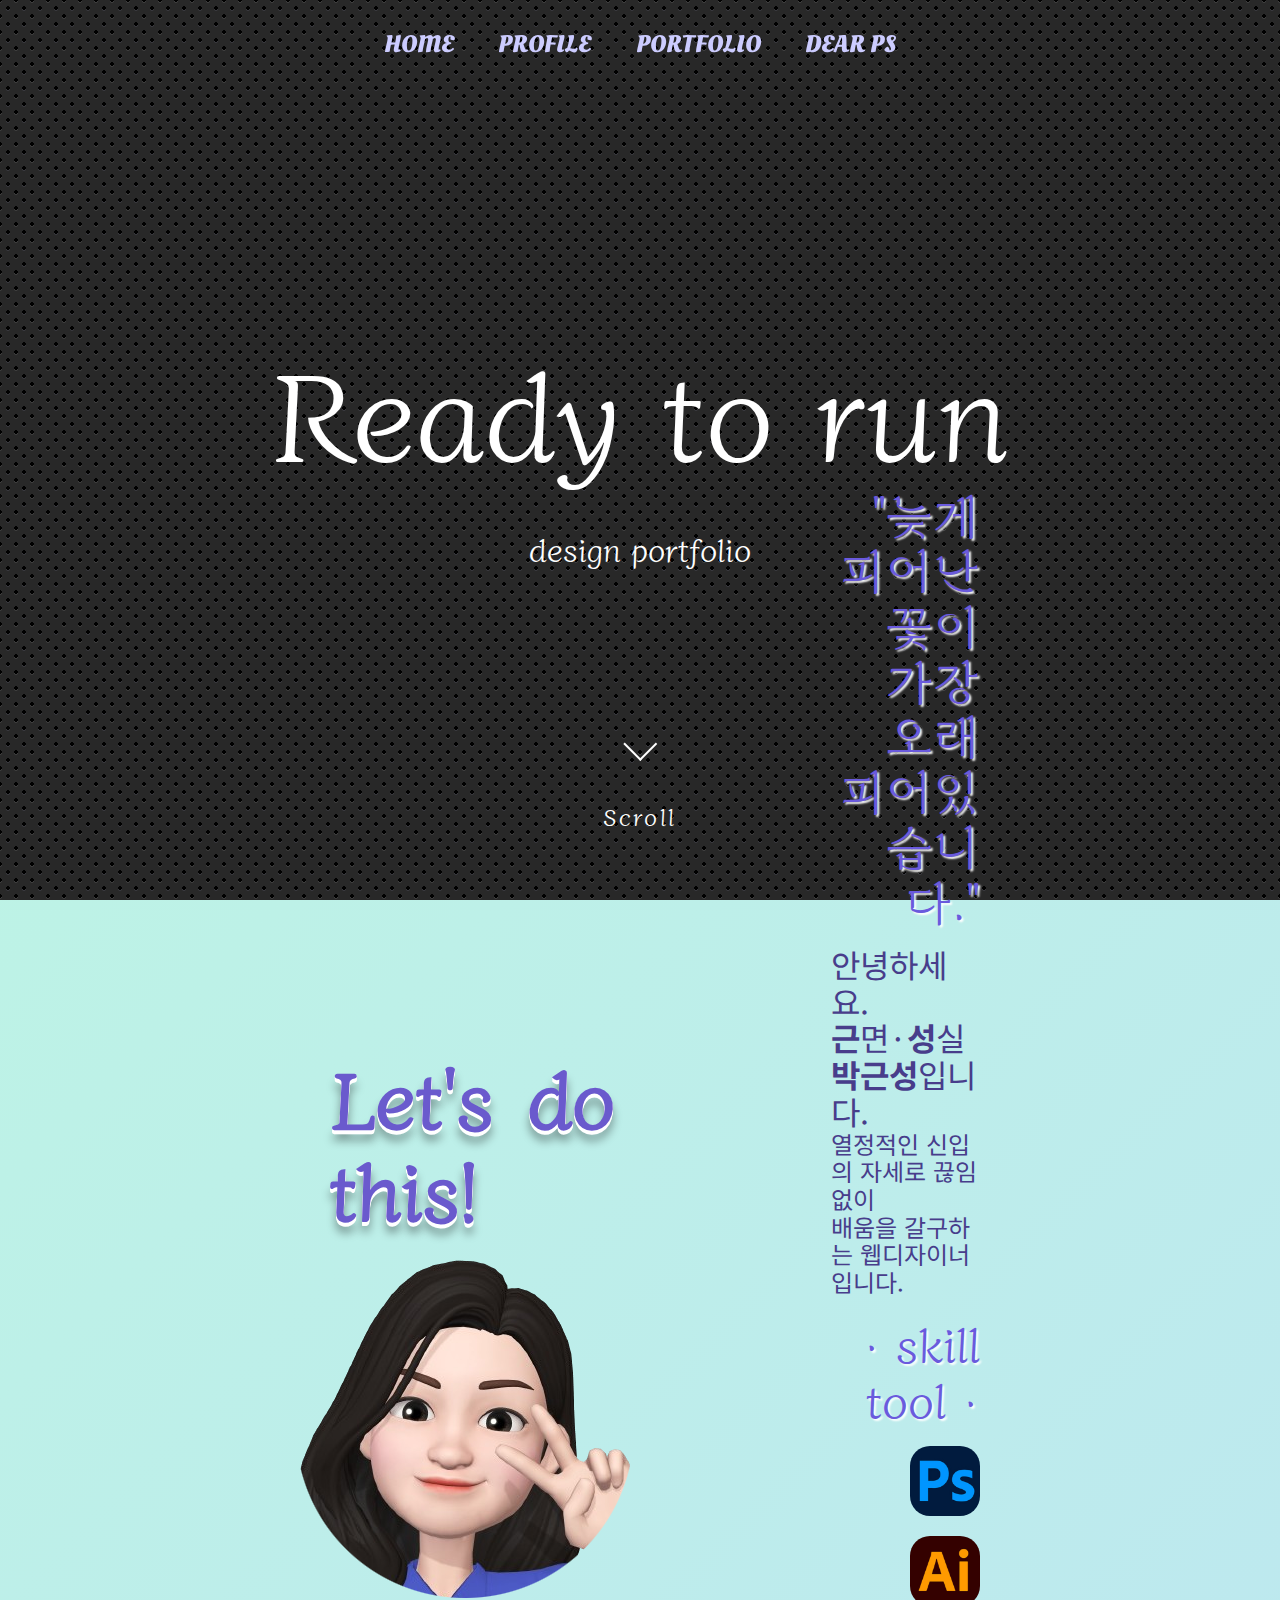
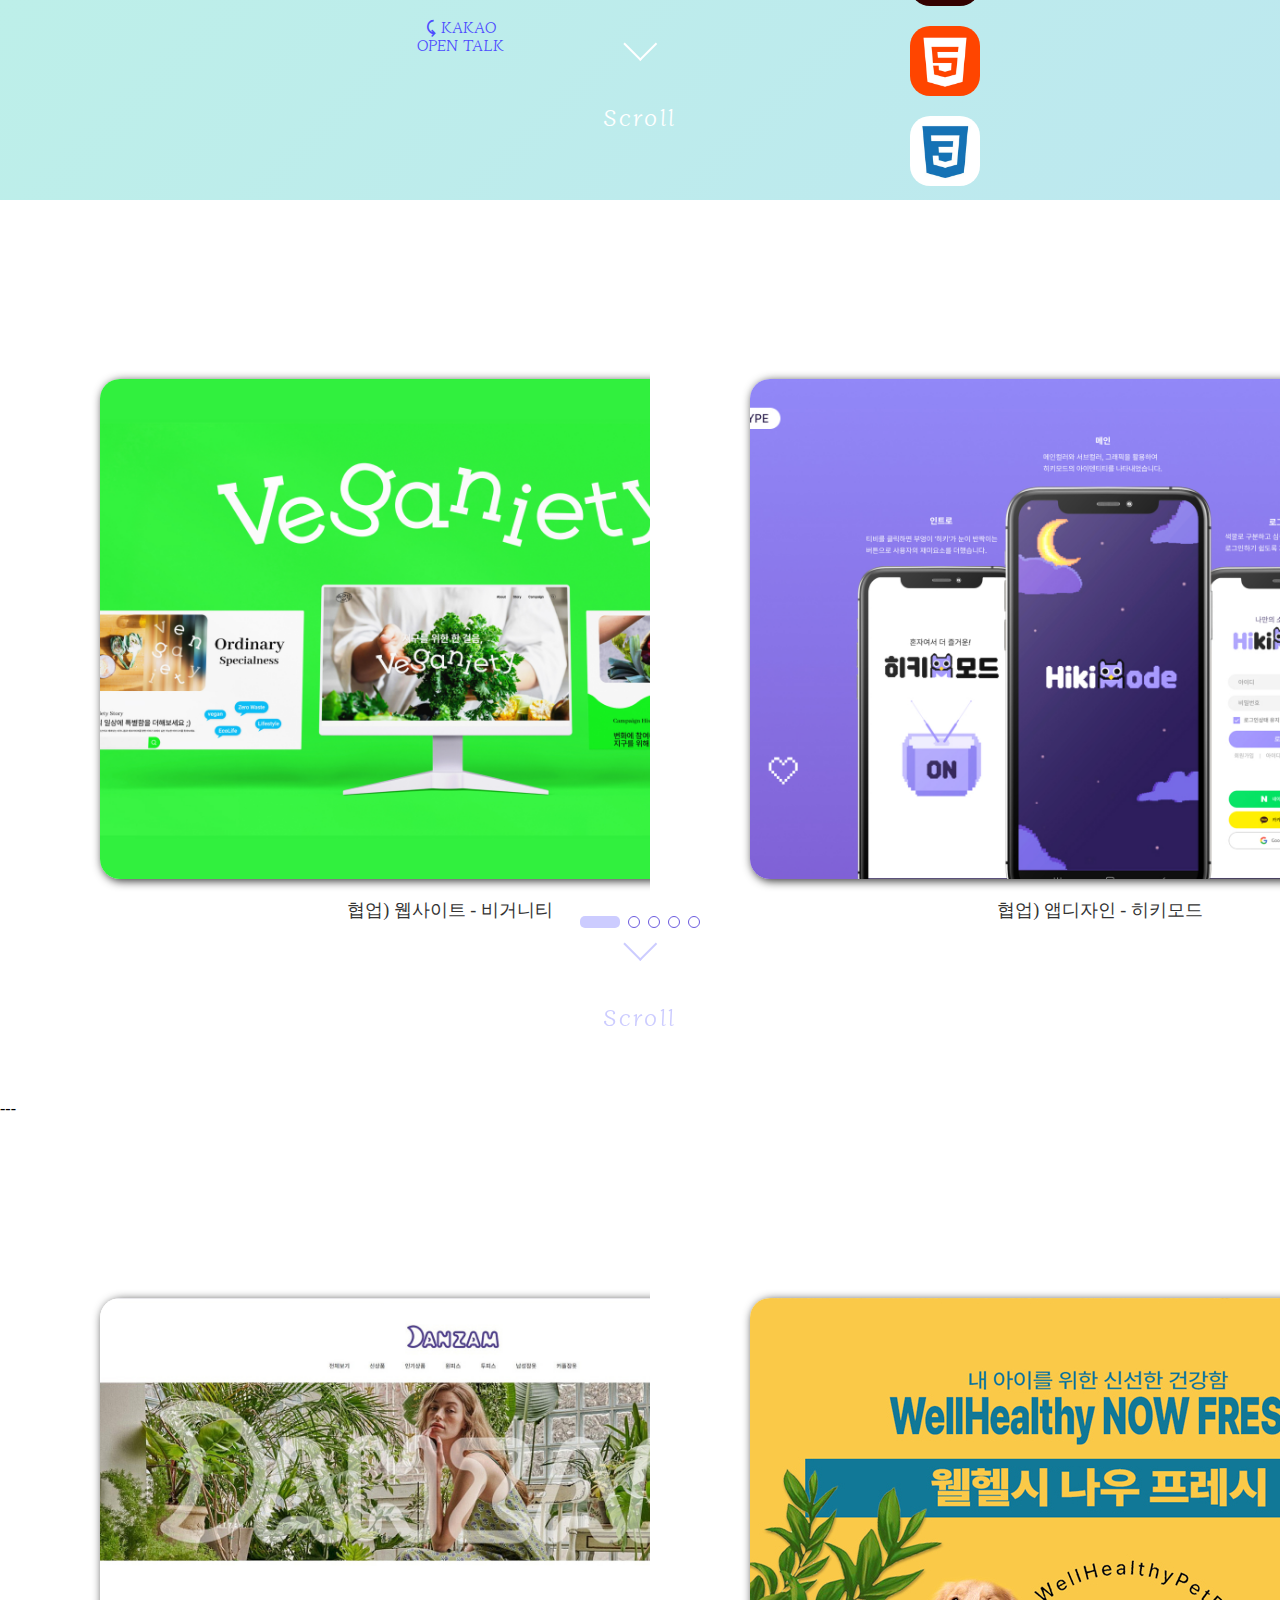
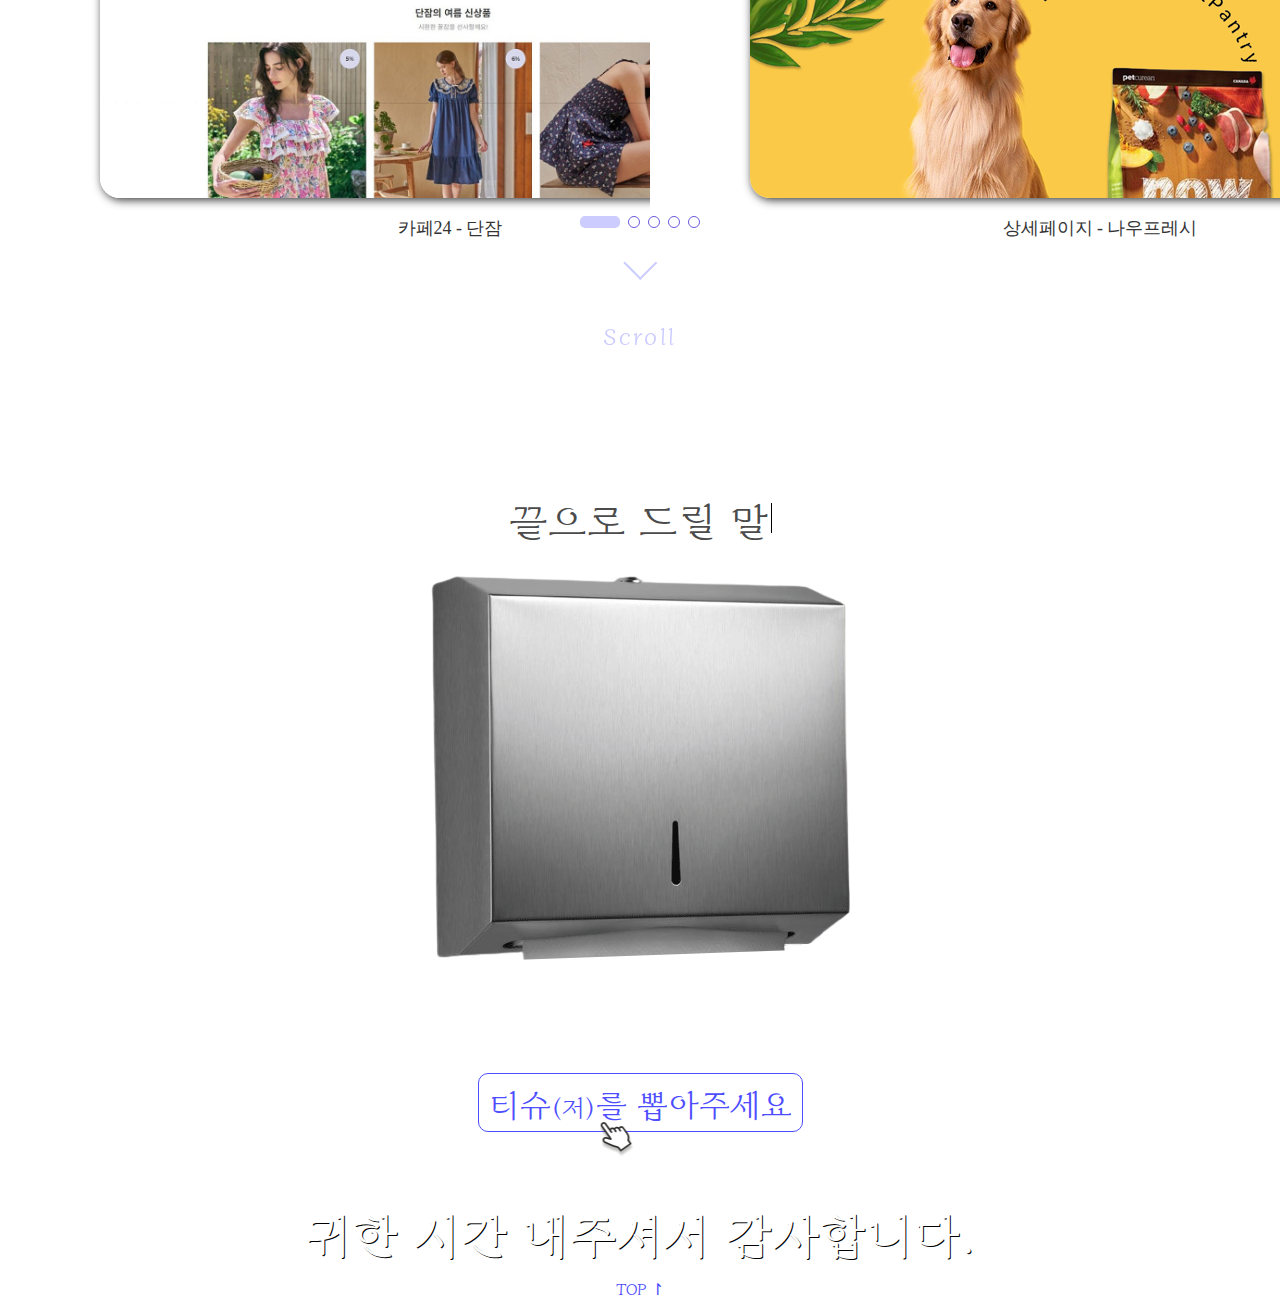
==== commit d02bce10: "docs: 마지막수정" ====
--- a/index.html
+++ b/index.html
@@ -25,7 +25,7 @@
    content="웹퍼블리셔 박보람입니다. 방문을 환영합니다"
   />
   <!-- 키워드설정 -->
-  <meta
+    <meta
    name="keywords"
    content="대구웹디자이너, 웹디자이너, 퍼블리셔, 웹퍼블리셔, 대구디자이너"
   />
@@ -97,7 +97,7 @@
           <span>this!</span>
         </div>
         <div class="pro-img">
-          <a href="https://open.kakao.com/o/sKSyx7Ig"><img src="img/me.png" alt="me" title="안녕하세요 근면성실 박근성입니다.">
+          <a href="https://open.kakao.com/o/sKSyx7Ig"><img src="img/me.png" alt="이모지" title="안녕하세요 근면성실 박근성입니다.">
             <p><br><b>⤹</b> KAKAO<br>OPEN TALK</p></a>
         </div>        
       </div>
@@ -136,31 +136,31 @@
   <div class="swiper port section" id="portfolio">
     <div class="swiper-wrapper">
       <div class="swiper-slide">
-          <a href="https://lovelybr0903.notion.site/3a8106395f1248c59fb4e86b83455d3b?pvs=4"><img src="img/thumbega.jpg" alt=""><br>
+          <a href="https://lovelybr0903.notion.site/3a8106395f1248c59fb4e86b83455d3b?pvs=4"><img src="img/thumbega.jpg" alt="비건"><br>
           협업) 웹사이트 - 비거니티</a>
         </div>
         <div class="swiper-slide">
-          <a href="https://lovelybr0903.notion.site/28800d8c2e38455d825c2ed12a6e6fe2?pvs=4"><img src="img/thumhiki.jpg" alt=""><br>
+          <a href="https://lovelybr0903.notion.site/28800d8c2e38455d825c2ed12a6e6fe2?pvs=4"><img src="img/thumhiki.jpg" alt="히키모드"><br>
           협업) 앱디자인 - 히키모드</a>
         </div>
         <div class="swiper-slide">
-          <a href="https://lovelybr0903.notion.site/3ce9f9d45c7047b888b08a09f794ba24?pvs=4"><img src="img/thumtou.jpg" alt=""><br>
+          <a href="https://lovelybr0903.notion.site/3ce9f9d45c7047b888b08a09f794ba24?pvs=4"><img src="img/thumtou.jpg" alt="통영"><br>
           리디자인 - 통영관광</a>
         </div>
         <div class="swiper-slide">
-          <a href="https://lovelybr0903.notion.site/fffcfe3c097e806fae98ca305728f97e?pvs=4"><img src="img/thumdiz.jpg" alt=""><br>
+          <a href="https://lovelybr0903.notion.site/fffcfe3c097e806fae98ca305728f97e?pvs=4"><img src="img/thumdiz.jpg" alt="디즈니"><br>
           리디자인 - 디즈니랜드</a>
         </div>
         <div class="swiper-slide">
-          <a href="https://lovelybr0903.notion.site/333b57ba5a1e4dfd8a2f430cd040dd7f?pvs=4"><img src="img/thumwell.jpg" alt=""><br>
+          <a href="https://lovelybr0903.notion.site/333b57ba5a1e4dfd8a2f430cd040dd7f?pvs=4"><img src="img/thumwell.jpg" alt="웰헬시"><br>
           브랜드디자인 - 웰헬시펫팬트리</a>
         </div>
         <div class="swiper-slide">
-          <a href="https://lovelybr0903.notion.site/fffcfe3c097e80398debe0b4086db1a5?pvs=4"><img src="img/thumbook.jpg" alt=""><br>
+          <a href="https://lovelybr0903.notion.site/fffcfe3c097e80398debe0b4086db1a5?pvs=4"><img src="img/thumbook.jpg" alt="북리프"><br>
           자체앱디자인 - 북리프</a>
         </div>
-        <div class="swiper-slide"></div>
-        <div class="swiper-slide"></div>
+        <!-- <div class="swiper-slide"></div>
+        <div class="swiper-slide"></div> -->
       </div>
       <!-- <div class="swiper-button-next"></div>
       <div class="swiper-button-prev"></div> -->
@@ -178,31 +178,31 @@
     <div class="port-text">---</div>    
     <div class="swiper-wrapper">
       <div class="swiper-slide">
-        <a href="https://lovelybr0903.notion.site/24-1e14310825c945fcab08f7ecaf1f1907?pvs=4"><img src="img/thum24.jpeg" alt=""><br>
+        <a href="https://lovelybr0903.notion.site/24-1e14310825c945fcab08f7ecaf1f1907?pvs=4"><img src="img/thum24.jpeg" alt="카페24"><br>
         카페24 - 단잠</a>
       </div>
       <div class="swiper-slide">
-        <a href="https://lovelybr0903.notion.site/44fdaa78a82a4c859d51c09b4cc79396?pvs=4"><img src="img/thumpet.jpg" alt=""><br>
+        <a href="https://lovelybr0903.notion.site/44fdaa78a82a4c859d51c09b4cc79396?pvs=4"><img src="img/thumpet.jpg" alt="나우프레시"><br>
         상세페이지 - 나우프레시</a>
       </div>
       <div class="swiper-slide">
-        <a href="https://lovelybr0903.notion.site/2308f3b56b7345b68b2176f739fc666d?pvs=4"><img src="img/thumbon.jpg" alt=""><br>
+        <a href="https://lovelybr0903.notion.site/2308f3b56b7345b68b2176f739fc666d?pvs=4"><img src="img/thumbon.jpg" alt="본죽"><br>
         포스터디자인 - 본죽</a>
       </div>
       <div class="swiper-slide">
-        <a href="https://lovelybr0903.notion.site/fffcfe3c097e8026ae23c482ec751f41?pvs=4"><img src="img/thumzill.jpg" alt=""><br>
+        <a href="https://lovelybr0903.notion.site/fffcfe3c097e8026ae23c482ec751f41?pvs=4"><img src="img/thumzill.jpg" alt="질레트"><br>
         상세페이지 - 질레트</a>
       </div>
       <div class="swiper-slide">
-        <a href="https://lovelybr0903.notion.site/0bf7637400454f4c857aa967bbddf1ec?pvs=4"><img src="img/thumcju.jpg" alt=""><br>
+        <a href="https://lovelybr0903.notion.site/0bf7637400454f4c857aa967bbddf1ec?pvs=4"><img src="img/thumcju.jpg" alt="청미청"><br>
         상세페이지 - 청미청</a>
       </div>
       <div class="swiper-slide">
-        <a href="https://lovelybr0903.notion.site/61f1582e7780469e8c30a0e56f5c67bd?pvs=4"><img src="img/thumban.jpg" alt=""><br>
+        <a href="https://lovelybr0903.notion.site/61f1582e7780469e8c30a0e56f5c67bd?pvs=4"><img src="img/thumban.jpg" alt="카드뉴스"><br>
         인스타배너&카드뉴스</a>
       </div>
-        <div class="swiper-slide"></div>
-        <div class="swiper-slide"></div>
+        <!-- <div class="swiper-slide"></div>
+        <div class="swiper-slide"></div> -->
       </div>
       <!-- <div class="swiper-button-next"></div>
       <div class="swiper-button-prev"></div> -->
@@ -218,10 +218,10 @@
   <div class="dear section" id="dear">
     <div class="dear-img">
       <p class="result"></p>
-      <img id="main-img-01" src="img/mainimg1.png" alt="mainimg1" title="하단버튼을클릭해주세요">
+      <img id="main-img-01" src="img/mainimg1.png" alt="갑티슈" title="하단버튼을클릭해주세요">
       <div class="btn" onclick="tissueImg()">티슈<span>(저)</span>를 뽑아주세요</div>
       <!-- <div class="hand"><i class="fa-regular fa-hand-point-up"></i></div> -->
-      <img class="hand" src="img/hand.png">
+      <img class="hand" src="img/hand.png" alt="핸드포인트">
     </div>
       <div class="thx">
         <span>귀한 시간 내주셔서 감사합니다.</span>
--- a/css/st.css
+++ b/css/st.css
@@ -38,6 +38,8 @@
   /* scroll-snap-align:start; scroll-snap-stop:always; scroll-behavior: smooth !important; */
 }
 
+
+
 /* 네브 */
 .nav {
   position: fixed;
@@ -60,7 +62,7 @@
   position: relative;
   display: block;
   font-family: "Oleo Script", serif;
-  font-size: 2rem;
+  font-size: 1.5rem;
   color: #ccccff;
   font-weight: bold;
 }
@@ -172,10 +174,10 @@
 
 .pro-inner {
   position: relative;
-  height: 500px;
-  display: flex;
-  align-items: center;
-  margin: 0 400px;
+  /* height: 500px; */
+  display: flex;
+  align-items: center;  
+  margin: 0 300px;
 }
 .pro-inner-main {
   position: relative;
@@ -238,7 +240,7 @@
   justify-content: center;
   flex-direction: column;
   margin-top: 300px;
-  margin-left: 170px;
+  margin-left: 200px;
   font-family: "Diphylleia", sans-serif;
 }
 .pro-txet-title {
@@ -306,7 +308,7 @@
   display: flex;
   justify-content: start;
   align-items: center;
-  width: 40% !important;
+  width: 50% !important;
 }
 
 .swiper-slide img {
@@ -314,7 +316,6 @@
   width: 700px !important;
   height: 500px !important;
   object-fit: cover;
-  object-position: top;
   margin: 0 100px;
   display: flex;
   justify-content: start;
@@ -607,3 +608,119 @@
     opacity: 0;
   }
 }
+
+/* 브레이크포인트: 1024px */
+@media screen and (max-width: 1024px) {
+  .section {
+    height: 100vh;
+  }
+  .nav-inner {
+    width: 60%;
+  }
+  .home-neon {
+    font-size: 6rem;
+  }
+  .home-txt {
+    font-size: 1.5rem;
+  }
+  .pro-inner {
+    margin: 0 50px;
+    height: auto;
+  }
+  .pro-main-text span {
+    font-size: 3rem;
+  }
+  .pro-img p {
+    margin-left: 0;
+  }
+  .pro-box {
+    margin-top: 200px;
+    margin-left: 100px;
+    text-align: center;
+  }
+  .pro-txet-title {
+    font-size: 2.5rem;
+    font-weight: bold;
+  }
+  .pro-txet p:first-child {
+    font-size: 1.5rem;
+  }
+  .pro-txet-title img {
+    width: 50px;
+    height: 50px;
+  }
+  .swiper-slide {
+    width: 100% !important;
+  }
+  .swiper-slide:first-child {
+    margin-left: 200px !important;
+  }
+  .swiper-slide img {
+    width: 600px !important;
+    height: 400px !important;
+    margin: 0;
+  }
+}
+
+/* 브레이크포인트: 768px */
+@media screen and (max-width: 768px) {
+  .section {
+    height: 100vh;
+  }
+  .nav-inner {
+    width: 60%;
+  }
+  .nav-inner a {
+    font-size: 1.5rem;
+  }
+  .home-neon {
+    font-size: 4rem;
+  }
+  .home-txt {
+    font-size: 1rem;
+  }
+  #profile {
+    position: relative;
+    margin-left: 0;
+  }
+  .pro-inner {
+    display: flex;
+    justify-content: center;
+    align-items: center;
+    flex-direction: column;
+    margin: 200px 0 0 200px !important;
+  }
+  .pro-inner-main {
+    position: relative;
+  }
+  .pro-img img {
+    display: block;
+    width: 200px;
+    height: 200px;
+  }
+  .pro-main-text span {
+    font-size: 2.5rem;
+  }
+  .pro-box {
+    margin-top: 20px;
+    margin-left: 0;
+    text-align: center;
+  }
+  .pro-txet-title {
+    font-size: 1.75rem;
+    font-weight: bold;
+  }
+
+  .pro-txet-title img {
+    width: 50px;
+    height: 50px;
+  }
+  .swiper-slide {
+    width: 40% !important;
+    font-size: 0.75rem;
+  }
+  .swiper-slide img {
+    width: 200px !important;
+    height: 150px !important;
+  }
+}
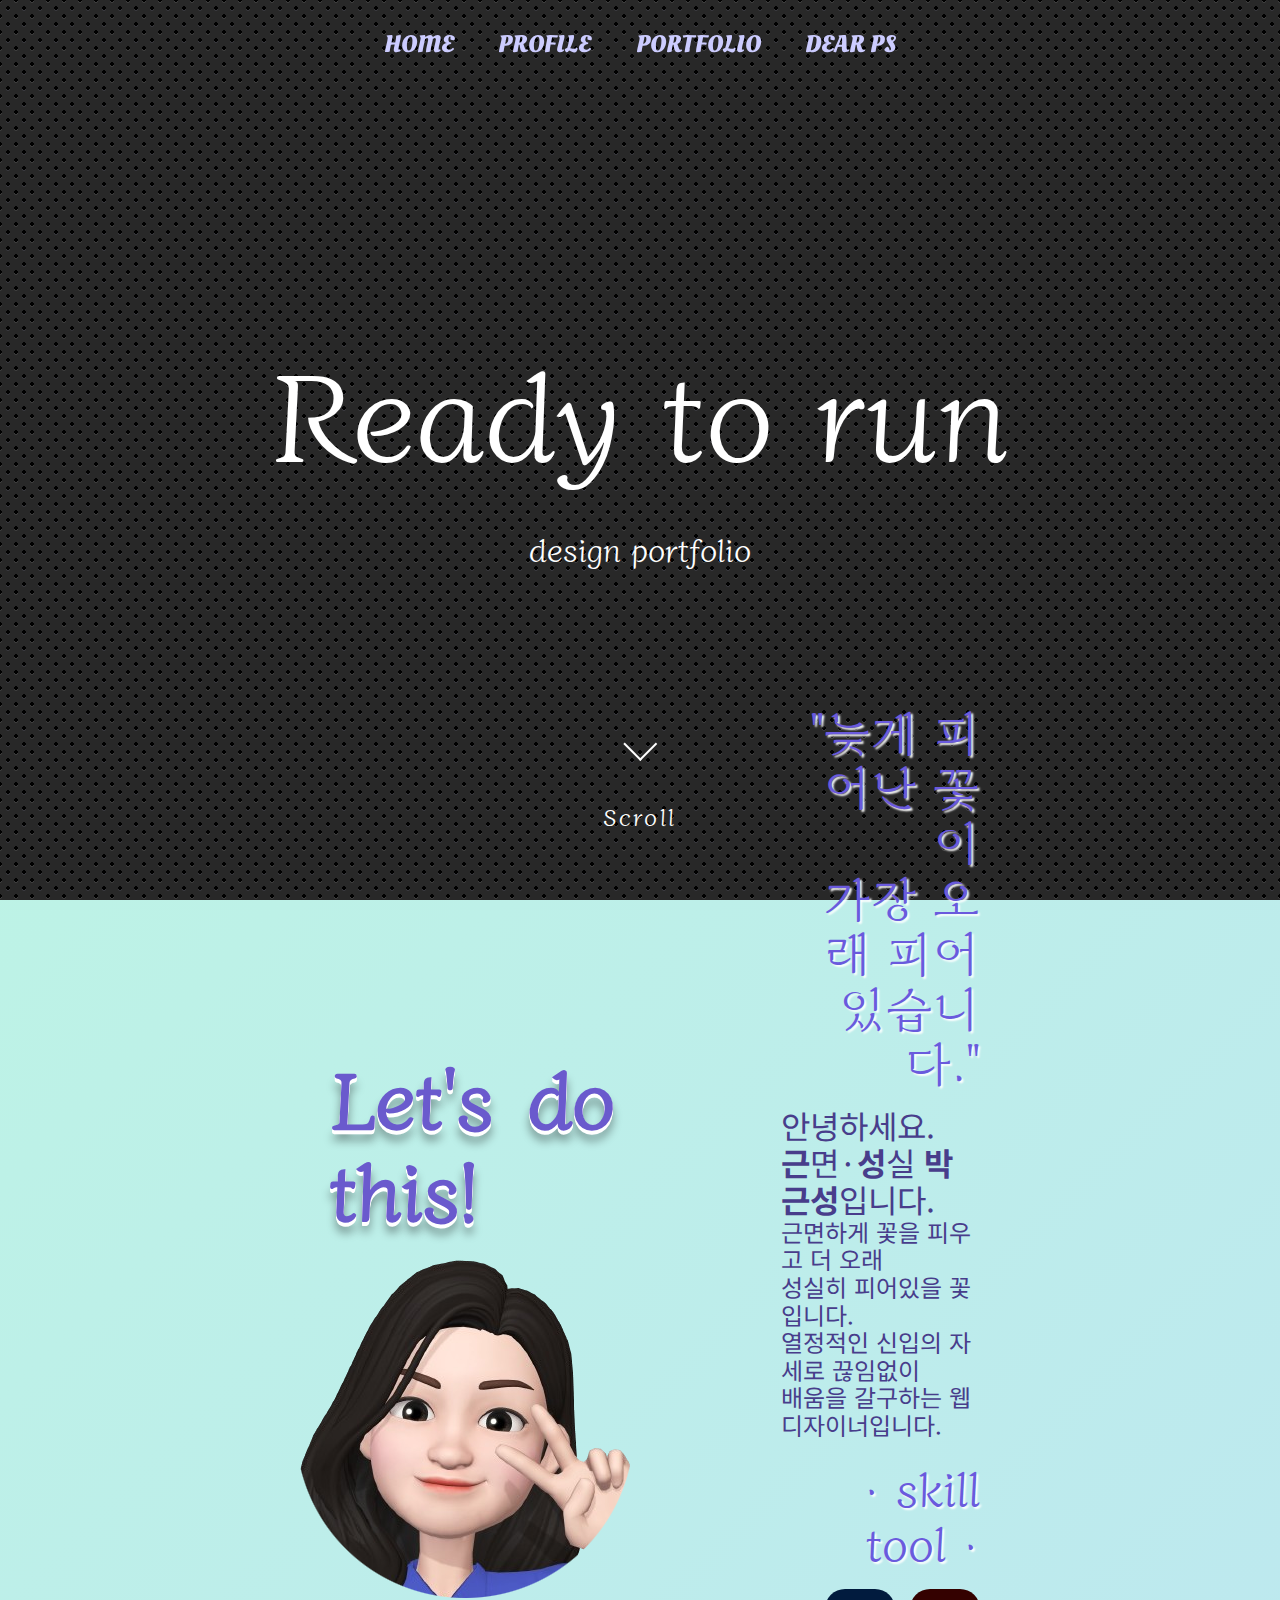
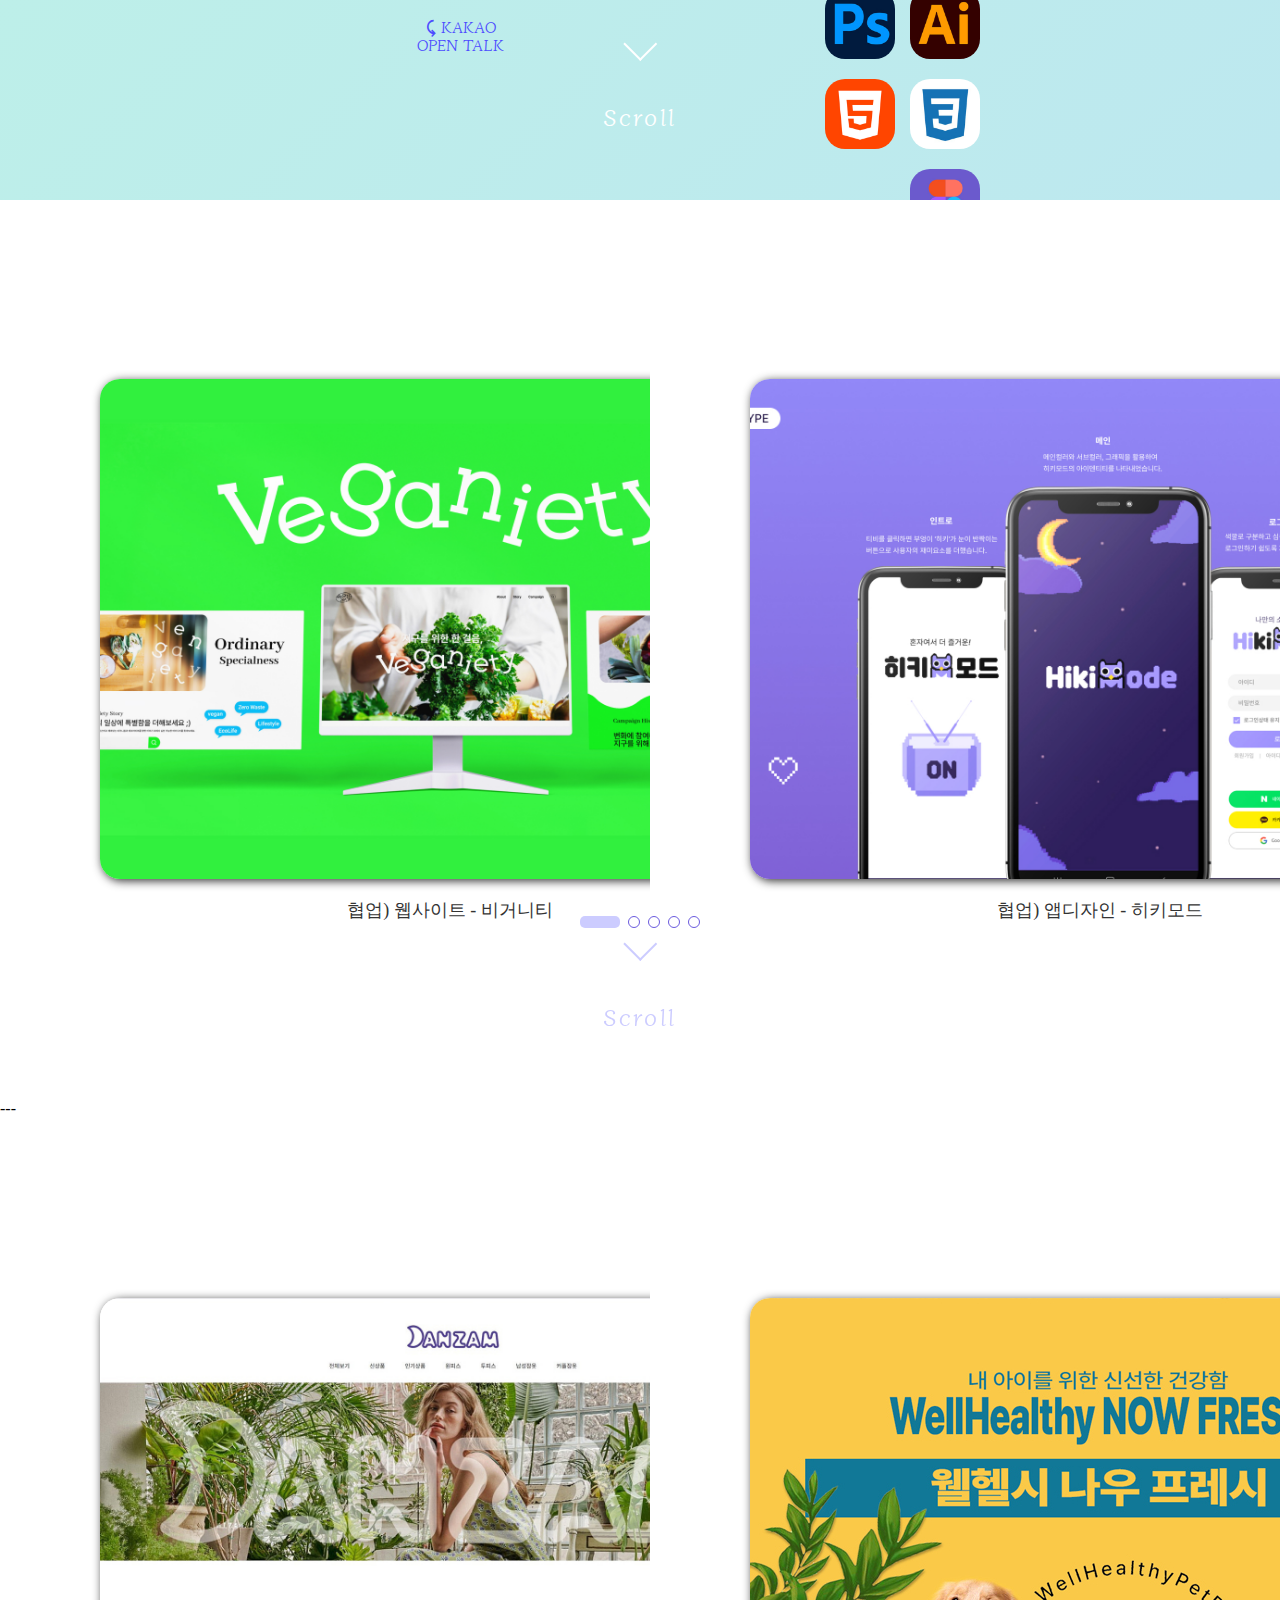
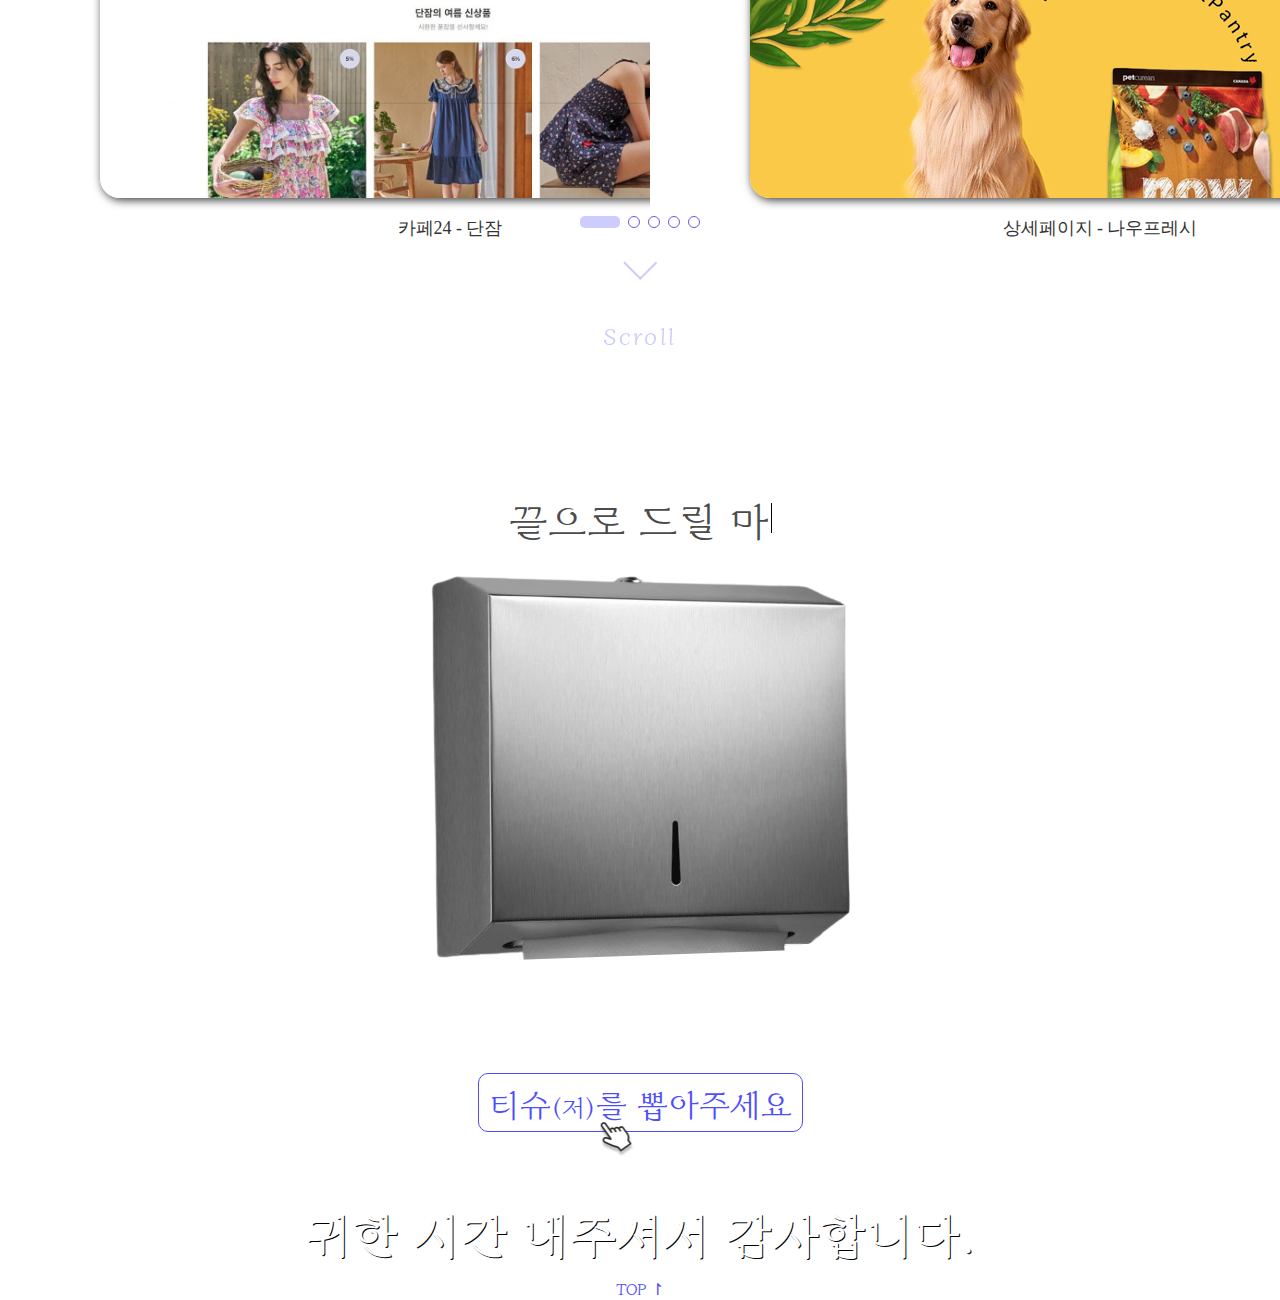
==== commit fe1aecbf: "docs: 마지막수정" ====
--- a/index.html
+++ b/index.html
@@ -25,7 +25,7 @@
    content="웹퍼블리셔 박보람입니다. 방문을 환영합니다"
   />
   <!-- 키워드설정 -->
-    <meta
+  <meta
    name="keywords"
    content="대구웹디자이너, 웹디자이너, 퍼블리셔, 웹퍼블리셔, 대구디자이너"
   />
@@ -60,6 +60,7 @@
 <body>
 
   <!-- 네비 -->
+
   <header>
     <nav class="nav" id="home">
       <ul class="nav-inner">
@@ -106,14 +107,14 @@
             <p>"늦게 피어난 꽃이<Br>가장 오래 피어있습니다."</p>
           </div>
           <div class="pro-txet">
-            <p>안녕하세요. <br><b>근</b>면·<b>성</b>실<b> 박근성</b>입니다.</p> 
+            <p>안녕하세요. <br><b>근</b>면·<b>성</b>실<b> 박근성</b>입니다.</p> 근면하게 꽃을 피우고 더 오래<br> 성실히 피어있을 꽃입니다.<br>
             <p>열정적인 신입의 자세로 끊임없이 <br>배움을 갈구하는 웹디자이너입니다.</p>
           </div>
           <div class="pro-txet-title">
             <p>· skill tool ·</p>
             <img src="img/ps.jpg" alt="ps">
             <img src="img/ai.jpg" alt="ai">
-            <img src="img/htm.jpg" alt="html">                        
+            <img src="img/htm.jpg" alt="html">              
             <img src="img/css.jpg" alt="css">
             <img src="img/fig.jpg" alt="figma"><br>            
             <img src="img/jq.jpg" alt="jq">
--- a/css/st.css
+++ b/css/st.css
@@ -38,7 +38,9 @@
   /* scroll-snap-align:start; scroll-snap-stop:always; scroll-behavior: smooth !important; */
 }
 
-
+.frtxt {background: #000; color: #fff; font-size: 10rem; 
+text-align: center; height: 100vh; display: flex; justify-content: center;
+flex-direction: column; font-weight: bold;}
 
 /* 네브 */
 .nav {
@@ -176,7 +178,7 @@
   position: relative;
   /* height: 500px; */
   display: flex;
-  align-items: center;  
+  align-items: center;
   margin: 0 300px;
 }
 .pro-inner-main {
@@ -240,7 +242,7 @@
   justify-content: center;
   flex-direction: column;
   margin-top: 300px;
-  margin-left: 200px;
+  margin-left: 150px;
   font-family: "Diphylleia", sans-serif;
 }
 .pro-txet-title {
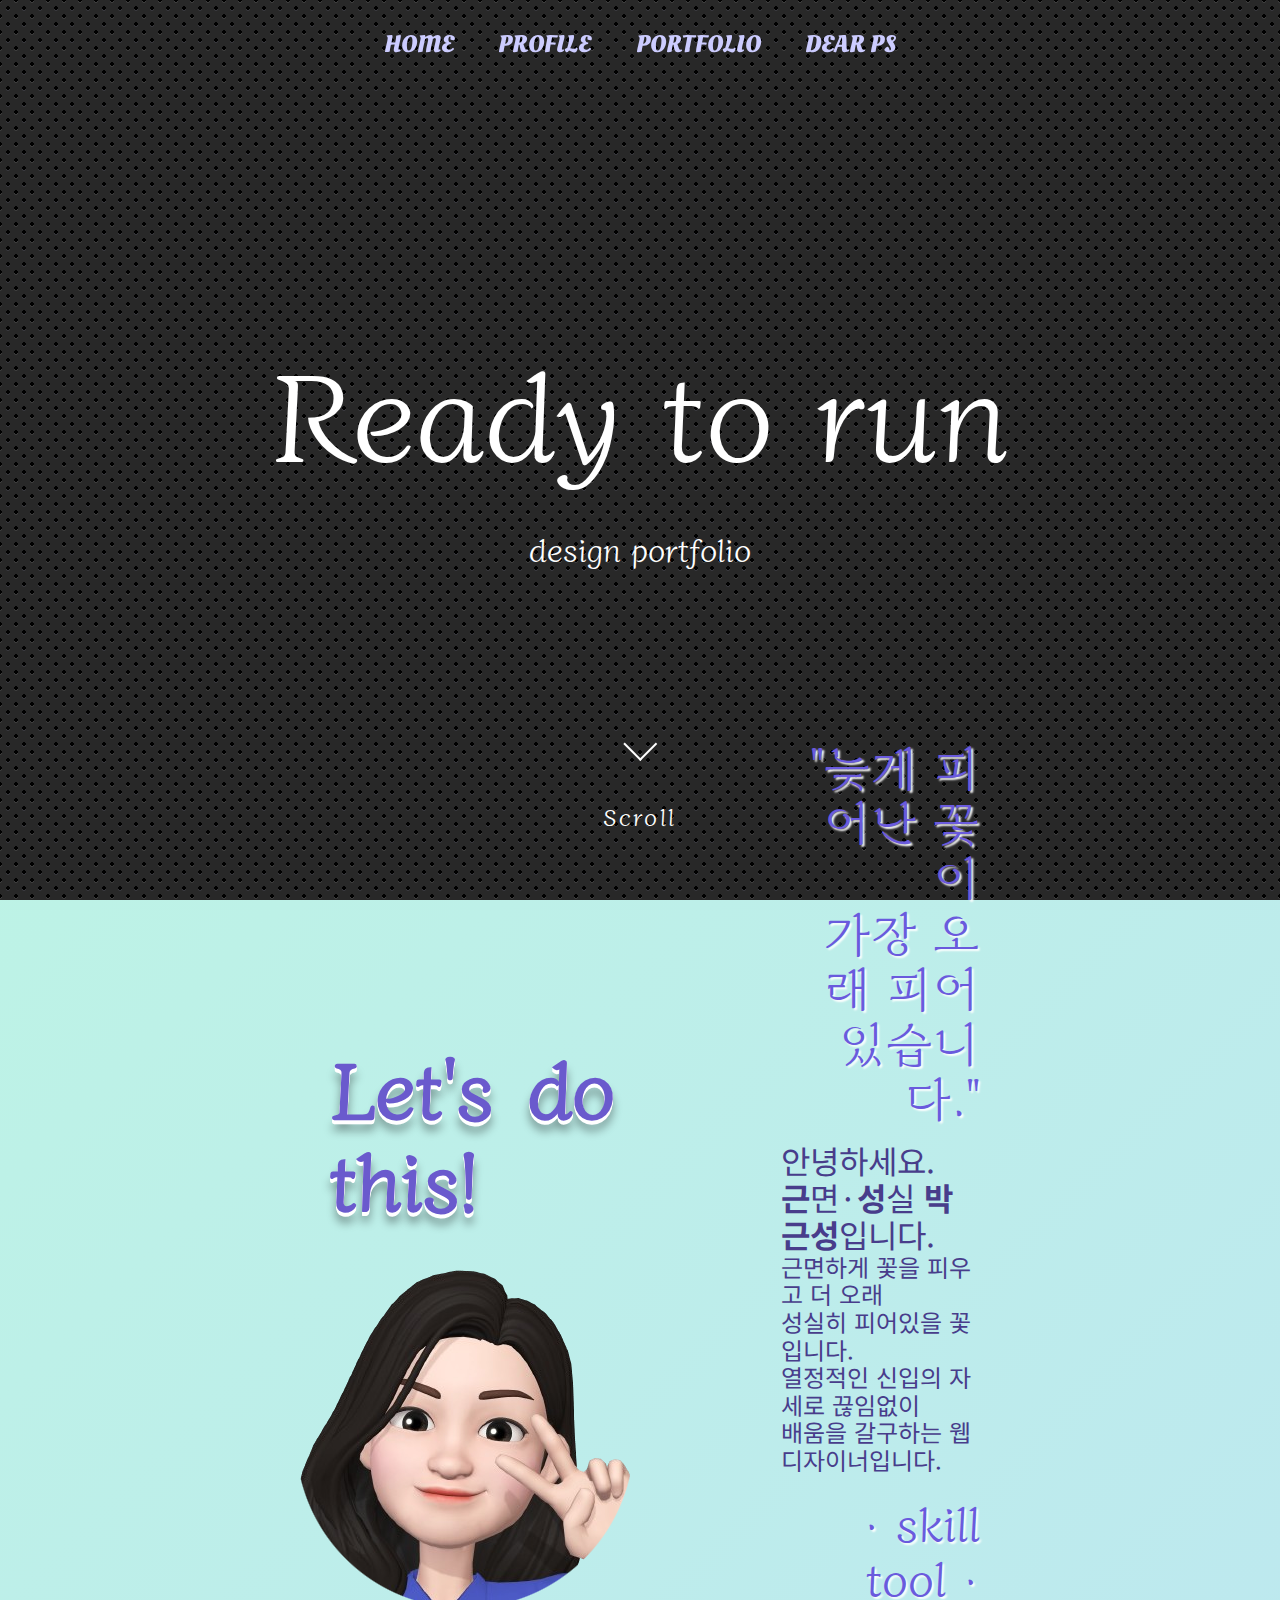
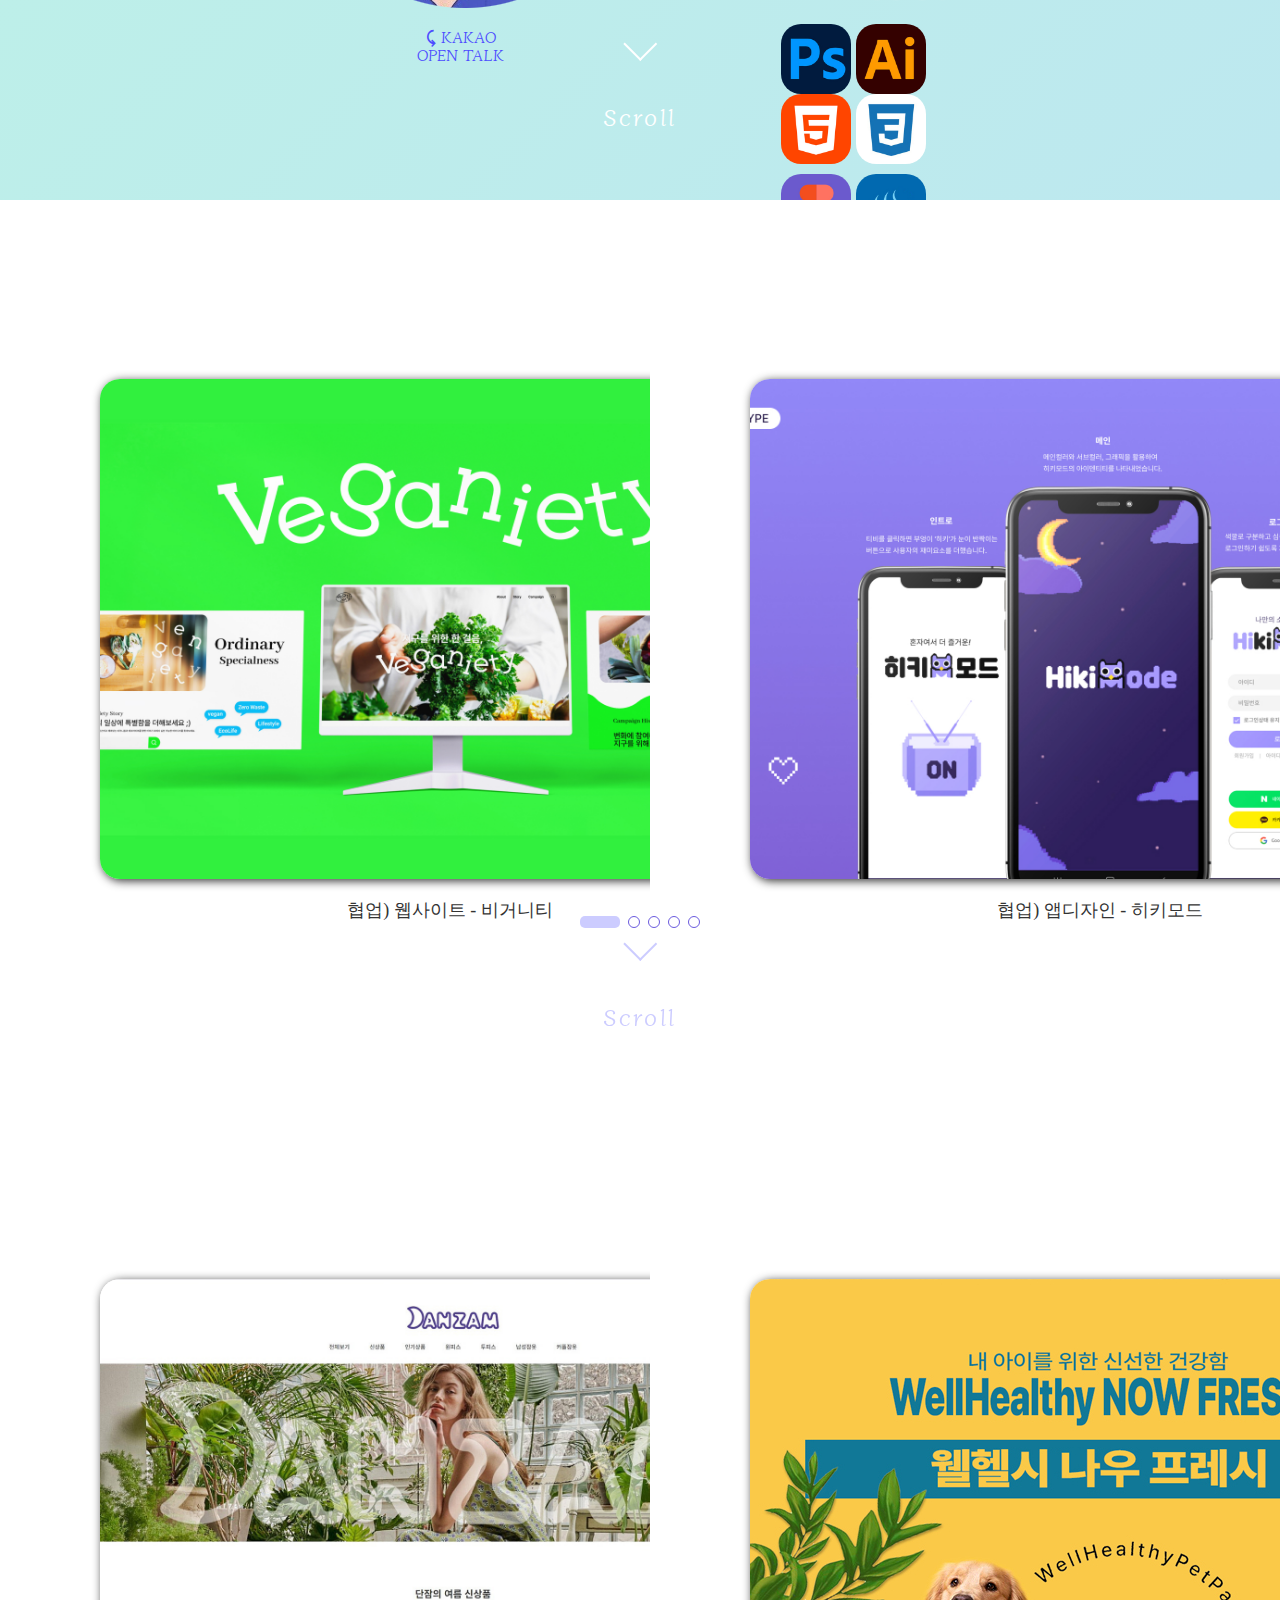
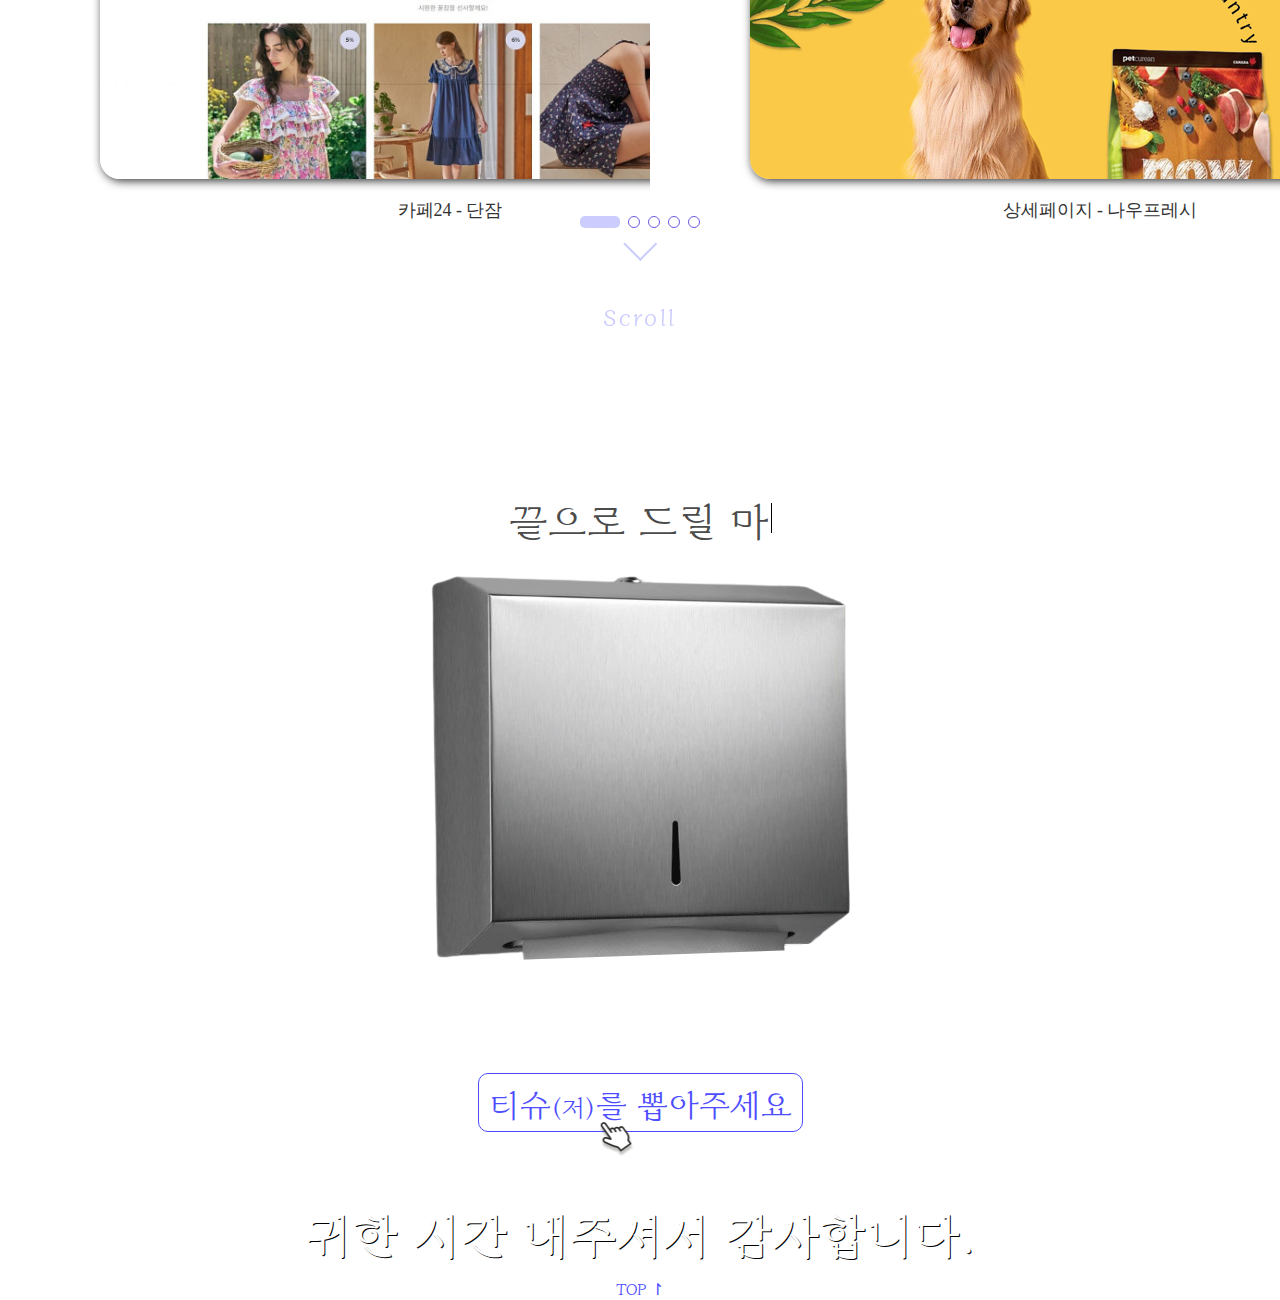
==== commit a55573df: "반응형추가" ====
--- a/index.html
+++ b/index.html
@@ -112,18 +112,21 @@
           </div>
           <div class="pro-txet-title">
             <p>· skill tool ·</p>
-            <img src="img/ps.jpg" alt="ps">
-            <img src="img/ai.jpg" alt="ai">
-            <img src="img/htm.jpg" alt="html">              
-            <img src="img/css.jpg" alt="css">
-            <img src="img/fig.jpg" alt="figma"><br>            
-            <img src="img/jq.jpg" alt="jq">
-            <img src="img/js.jpg" alt="js">
-            <img src="img/no.jpg" alt="no">
-            <img src="img/git.jpg" alt="git">            
           </div>
           <div class="pro-tool">
-            
+            <div class="tool1">
+              <img src="img/ps.jpg" alt="ps">
+              <img src="img/ai.jpg" alt="ai">
+              <img src="img/htm.jpg" alt="html">
+              <img src="img/css.jpg" alt="css">
+            </div>
+            <div class="tool2">
+              <img src="img/fig.jpg" alt="figma">
+              <img src="img/jq.jpg" alt="jq">
+              <img src="img/js.jpg" alt="js">
+              <img src="img/no.jpg" alt="no">
+              <img src="img/git.jpg" alt="git">
+            </div>
           </div>
       </div>
     </div>
@@ -175,8 +178,7 @@
 
   <!-- 포트폴리오 페이지 2 -->
 
-  <div class="swiper port section" id="portfolio2">
-    <div class="port-text">---</div>    
+  <div class="swiper port section" id="portfolio2">   
     <div class="swiper-wrapper">
       <div class="swiper-slide">
         <a href="https://lovelybr0903.notion.site/24-1e14310825c945fcab08f7ecaf1f1907?pvs=4"><img src="img/thum24.jpeg" alt="카페24"><br>
--- a/css/st.css
+++ b/css/st.css
@@ -176,7 +176,6 @@
 
 .pro-inner {
   position: relative;
-  /* height: 500px; */
   display: flex;
   align-items: center;
   margin: 0 300px;
@@ -225,7 +224,7 @@
   display: flex;
   align-items: center;
   justify-content: center;
-  margin-top: 30px;
+  margin-top: 50px;
 }
 
 .pro-img p {
@@ -241,7 +240,6 @@
   display: flex;
   justify-content: center;
   flex-direction: column;
-  margin-top: 300px;
   margin-left: 150px;
   font-family: "Diphylleia", sans-serif;
 }
@@ -267,13 +265,17 @@
 }
 .pro-tool {
   position: relative;
-  height: 300px;
-}
-.pro-txet-title img {
+  display: flex;
+  flex-direction: column;
+  align-items: flex-end;
+  gap: 10px;
+}
+.tool1 {position: relative; margin-top: 20px;}
+
+.pro-tool img {
   position: relative;
   width: 70px;
   height: 70px;
-  margin-top: 20px;
   object-fit: contain;
   border-radius: 20px;
 }
@@ -391,6 +393,8 @@
 #main-img-01 {
   display: flex;
   margin-top: 10px;
+  object-fit: contain;
+  position: relative;
 }
 .btn {
   position: relative;
@@ -713,7 +717,7 @@
     font-weight: bold;
   }
 
-  .pro-txet-title img {
+  .pro-tool img {
     width: 50px;
     height: 50px;
   }
@@ -726,3 +730,79 @@
     height: 150px !important;
   }
 }
+
+/* 브레이크포인트: 320px */
+@media screen and (max-width: 320px) {
+  .section {
+    height: 100vh;
+  }
+  .nav-inner {
+    width: 100%;
+  }
+  .nav-inner a {
+    font-size: 0.75rem;
+  }
+  .home-neon {
+    font-size: 1.5rem;
+  }
+  .home-txt {
+    font-size: 0.75rem;
+  }
+  #profile {
+    position: relative;
+    margin-left: 0;
+  }
+  .pro-inner {
+    display: flex;
+    justify-content: center;
+    align-items: center;
+    flex-direction: column;
+    margin: 10px 0 0 10px !important;
+  }
+  .pro-main-text span {font-size: 1.5rem; padding: 10px}
+
+  .pro-img {margin-top: 5px;}
+  
+  .pro-inner-main {
+    position: relative;
+  }
+  .pro-img img {
+    display: block;
+    width: 100px;
+    height: 100px;
+  }
+  .pro-img p {font-size: 0.75rem;}
+  .pro-main-text span {
+    font-size: 2.5rem;
+  }
+  .pro-box {
+    margin-left: 0;
+    text-align: center;
+  }
+  .pro-txet-title {
+    font-size: 1.5rem;
+    font-weight: bold;
+  }
+  .pro-txet {font-size: 0.75rem;}
+  
+  .pro-txet p:first-child {font-size: 0.75rem;}
+  .pro-tool img {
+    width: 20px;
+    height: 20px;
+  }
+  .swiper-slide {
+    width: 100% !important;
+    font-size: 0.75rem;
+  }
+  .swiper-slide img {
+    width: 200px !important;
+    height: 150px !important;
+    margin-left: 0;
+  }
+  .result {display: none;}
+  #main-img-01 {width: 200px; height: 200px; object-fit: contain;}
+  .btn{padding: 5px; font-size: 1rem;}
+  .hand {display: none;}
+  .btn span {font-size: 0.75rem;}
+  .thx span {font-size: 1rem;}
+}
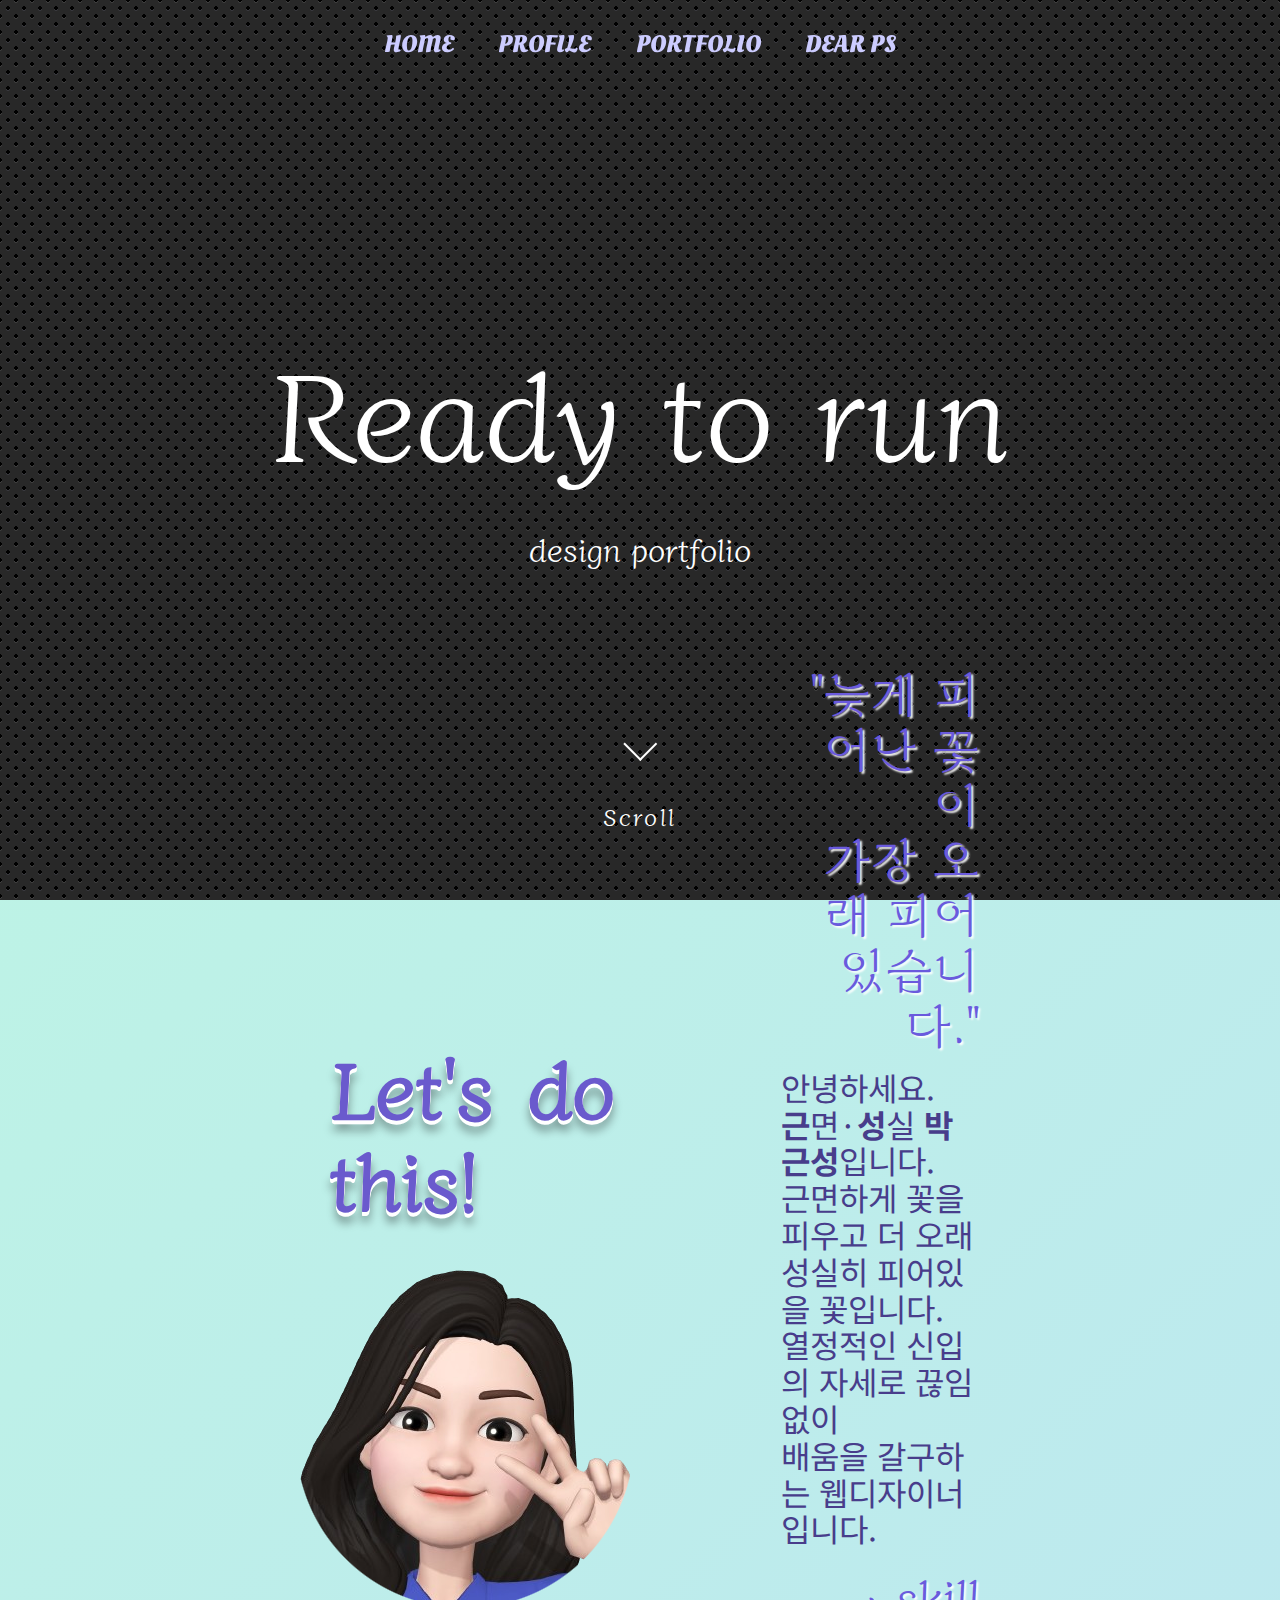
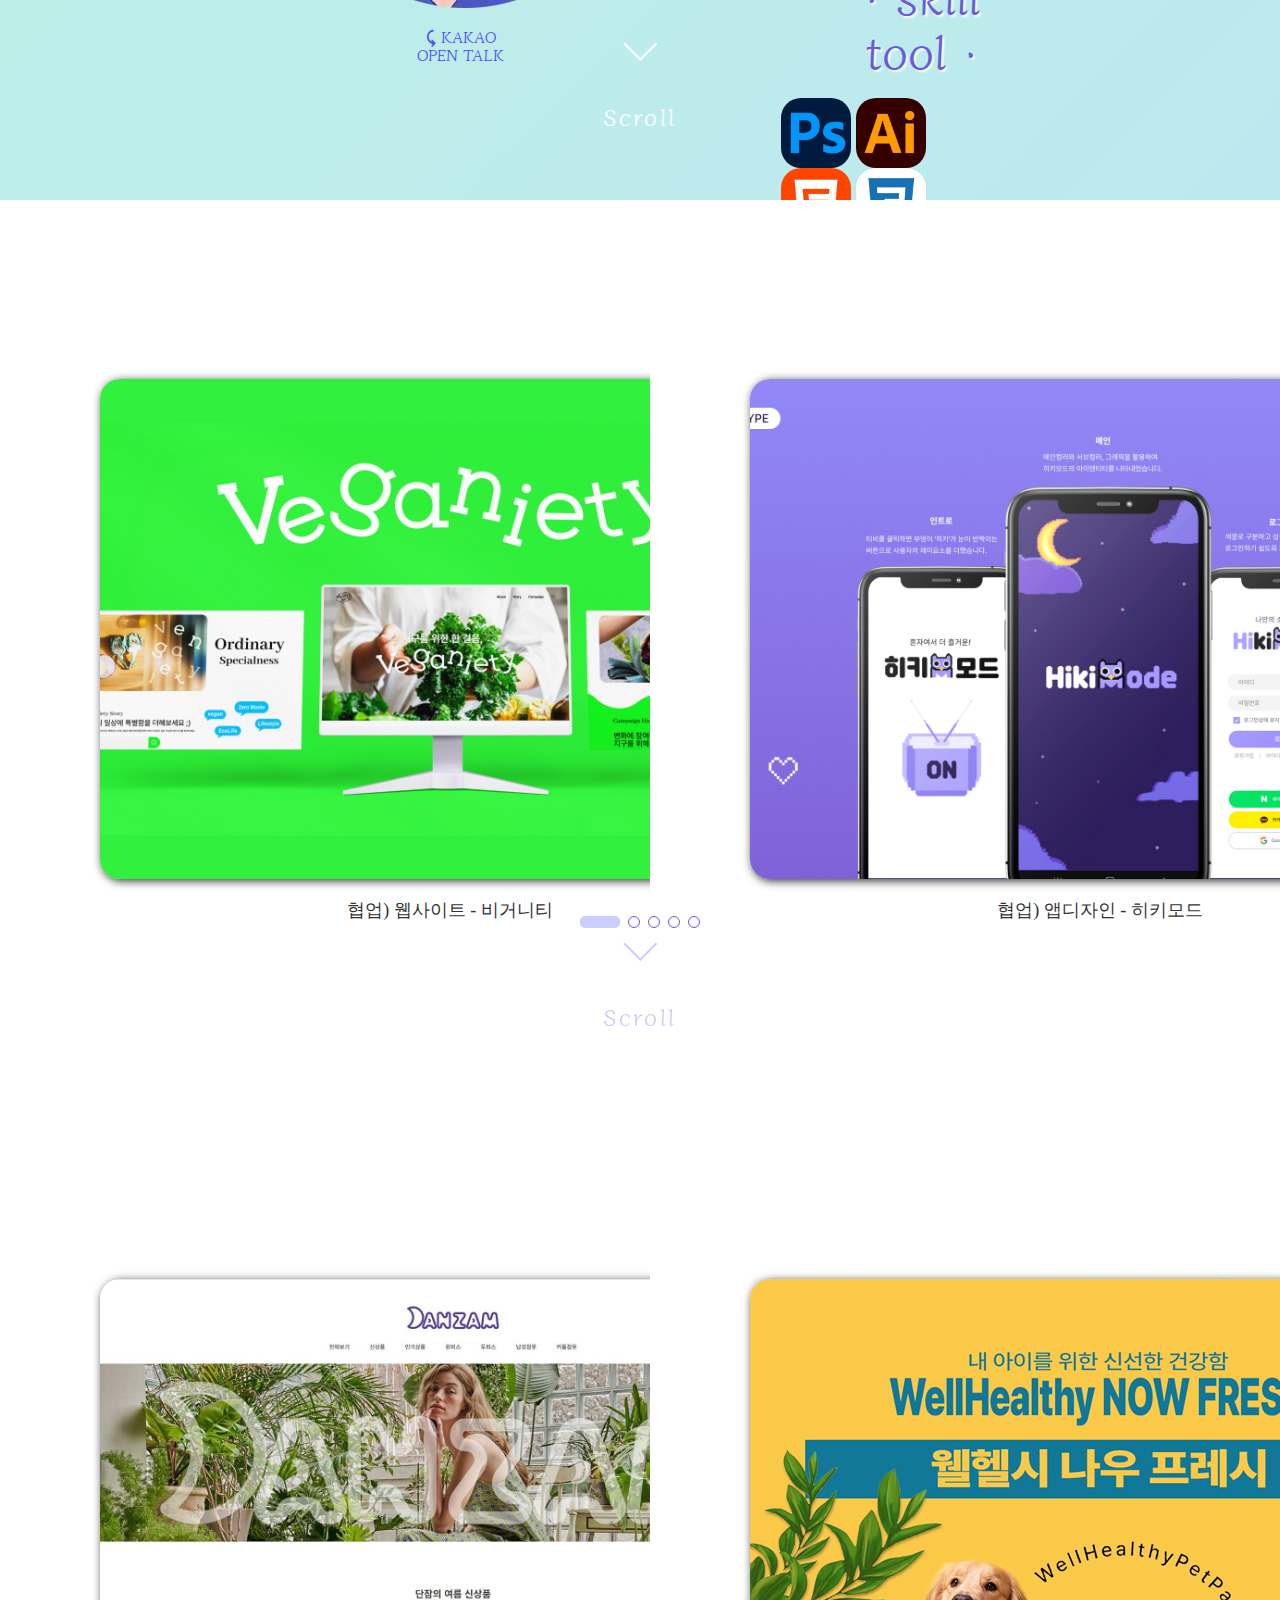
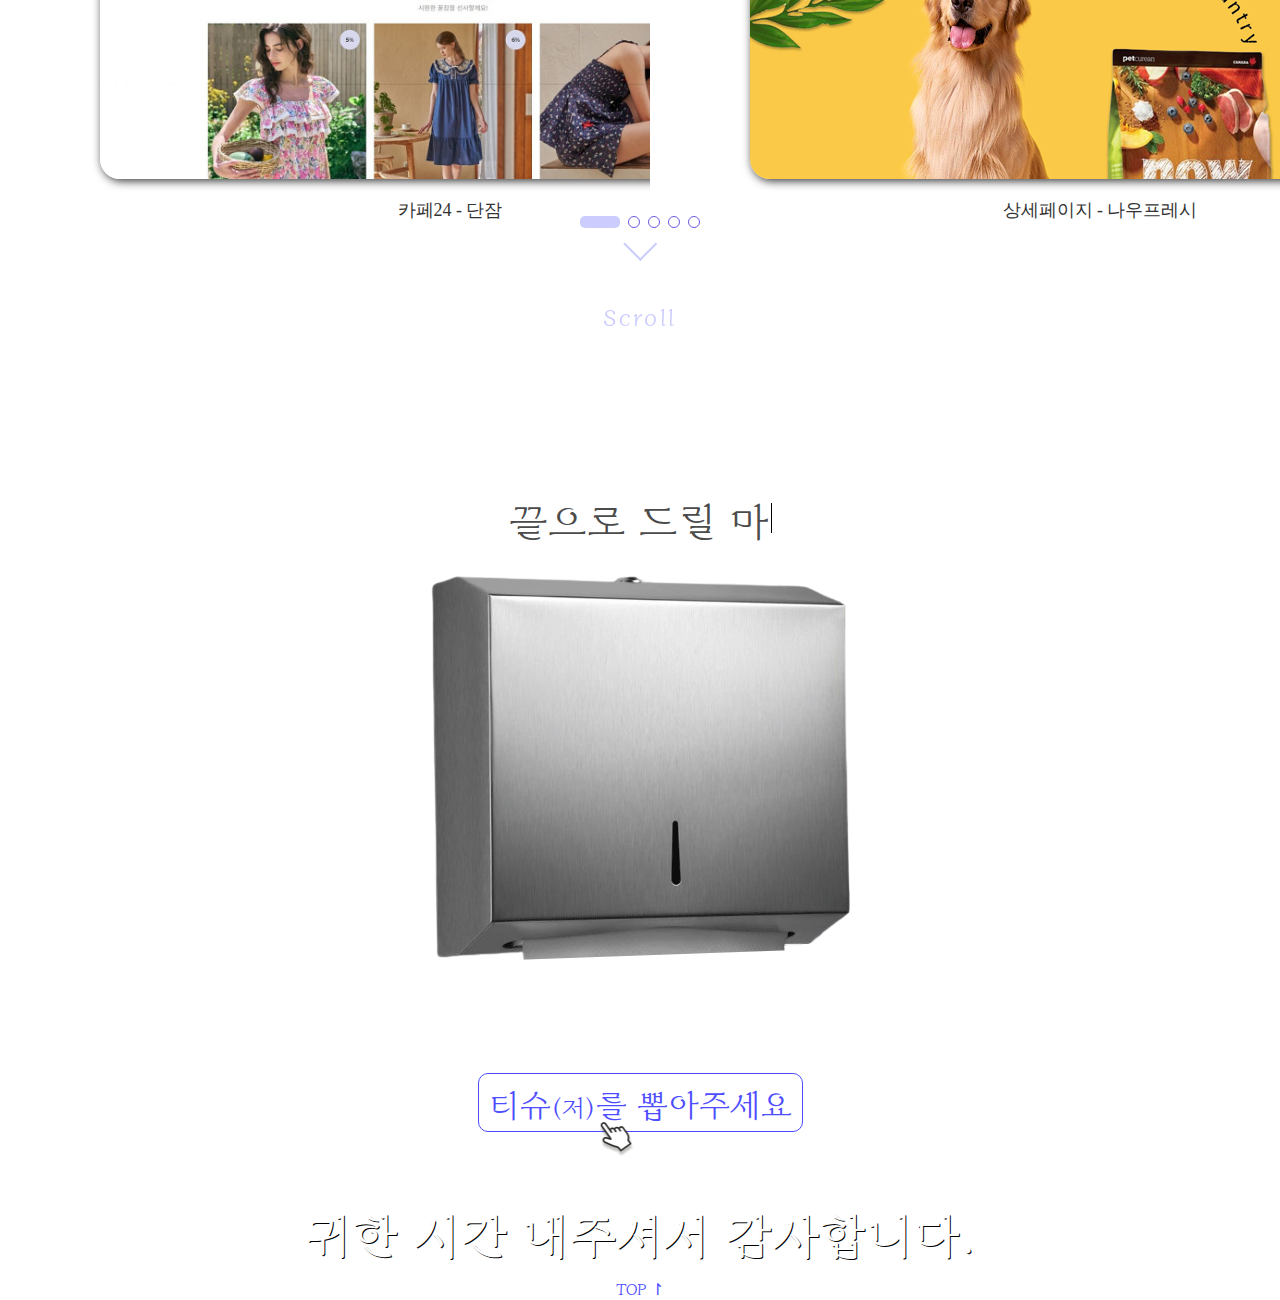
==== commit 4f1a819c: "수정" ====
--- a/index.html
+++ b/index.html
@@ -107,8 +107,7 @@
             <p>"늦게 피어난 꽃이<Br>가장 오래 피어있습니다."</p>
           </div>
           <div class="pro-txet">
-            <p>안녕하세요. <br><b>근</b>면·<b>성</b>실<b> 박근성</b>입니다.</p> 근면하게 꽃을 피우고 더 오래<br> 성실히 피어있을 꽃입니다.<br>
-            <p>열정적인 신입의 자세로 끊임없이 <br>배움을 갈구하는 웹디자이너입니다.</p>
+            <p>안녕하세요. <br><b>근</b>면·<b>성</b>실<b> 박근성</b>입니다. <br>근면하게 꽃을 피우고 더 오래<br> 성실히 피어있을 꽃입니다.<br>열정적인 신입의 자세로 끊임없이 <br>배움을 갈구하는 웹디자이너입니다.</p>
           </div>
           <div class="pro-txet-title">
             <p>· skill tool ·</p>
--- a/css/st.css
+++ b/css/st.css
@@ -640,7 +640,6 @@
     margin-left: 0;
   }
   .pro-box {
-    margin-top: 200px;
     margin-left: 100px;
     text-align: center;
   }
@@ -694,7 +693,7 @@
     justify-content: center;
     align-items: center;
     flex-direction: column;
-    margin: 200px 0 0 200px !important;
+    margin: -80px 0 0 200px !important;
   }
   .pro-inner-main {
     position: relative;
@@ -703,24 +702,34 @@
     display: block;
     width: 200px;
     height: 200px;
-  }
+    margin-top: -30px;
+  }
+  .pro-img p {font-size: 0.75rem;}
   .pro-main-text span {
-    font-size: 2.5rem;
+    font-size: 2rem;
   }
   .pro-box {
-    margin-top: 20px;
+    margin-top: 10px;
     margin-left: 0;
     text-align: center;
   }
   .pro-txet-title {
-    font-size: 1.75rem;
+    font-size: 1.5rem;
     font-weight: bold;
   }
 
+  .pro-txet p {font-size: 1rem;}
+  .pro-txet p:first-child {font-size: 1rem;}
   .pro-tool img {
     width: 50px;
     height: 50px;
   }
+  #main-img-01 {width: 250px; height: 250px;}
+  .btn {font-size: 1rem; padding: 5px; top: 10px;}
+  .btn span {font-size: 0.75rem;}
+  .thx span {font-size: 2rem;}
+  .hand {scale: 30%;}
+  .result{font-size: 1.5rem;}
   .swiper-slide {
     width: 40% !important;
     font-size: 0.75rem;
@@ -729,80 +738,4 @@
     width: 200px !important;
     height: 150px !important;
   }
-}
-
-/* 브레이크포인트: 320px */
-@media screen and (max-width: 320px) {
-  .section {
-    height: 100vh;
-  }
-  .nav-inner {
-    width: 100%;
-  }
-  .nav-inner a {
-    font-size: 0.75rem;
-  }
-  .home-neon {
-    font-size: 1.5rem;
-  }
-  .home-txt {
-    font-size: 0.75rem;
-  }
-  #profile {
-    position: relative;
-    margin-left: 0;
-  }
-  .pro-inner {
-    display: flex;
-    justify-content: center;
-    align-items: center;
-    flex-direction: column;
-    margin: 10px 0 0 10px !important;
-  }
-  .pro-main-text span {font-size: 1.5rem; padding: 10px}
-
-  .pro-img {margin-top: 5px;}
-  
-  .pro-inner-main {
-    position: relative;
-  }
-  .pro-img img {
-    display: block;
-    width: 100px;
-    height: 100px;
-  }
-  .pro-img p {font-size: 0.75rem;}
-  .pro-main-text span {
-    font-size: 2.5rem;
-  }
-  .pro-box {
-    margin-left: 0;
-    text-align: center;
-  }
-  .pro-txet-title {
-    font-size: 1.5rem;
-    font-weight: bold;
-  }
-  .pro-txet {font-size: 0.75rem;}
-  
-  .pro-txet p:first-child {font-size: 0.75rem;}
-  .pro-tool img {
-    width: 20px;
-    height: 20px;
-  }
-  .swiper-slide {
-    width: 100% !important;
-    font-size: 0.75rem;
-  }
-  .swiper-slide img {
-    width: 200px !important;
-    height: 150px !important;
-    margin-left: 0;
-  }
-  .result {display: none;}
-  #main-img-01 {width: 200px; height: 200px; object-fit: contain;}
-  .btn{padding: 5px; font-size: 1rem;}
-  .hand {display: none;}
-  .btn span {font-size: 0.75rem;}
-  .thx span {font-size: 1rem;}
-}
+}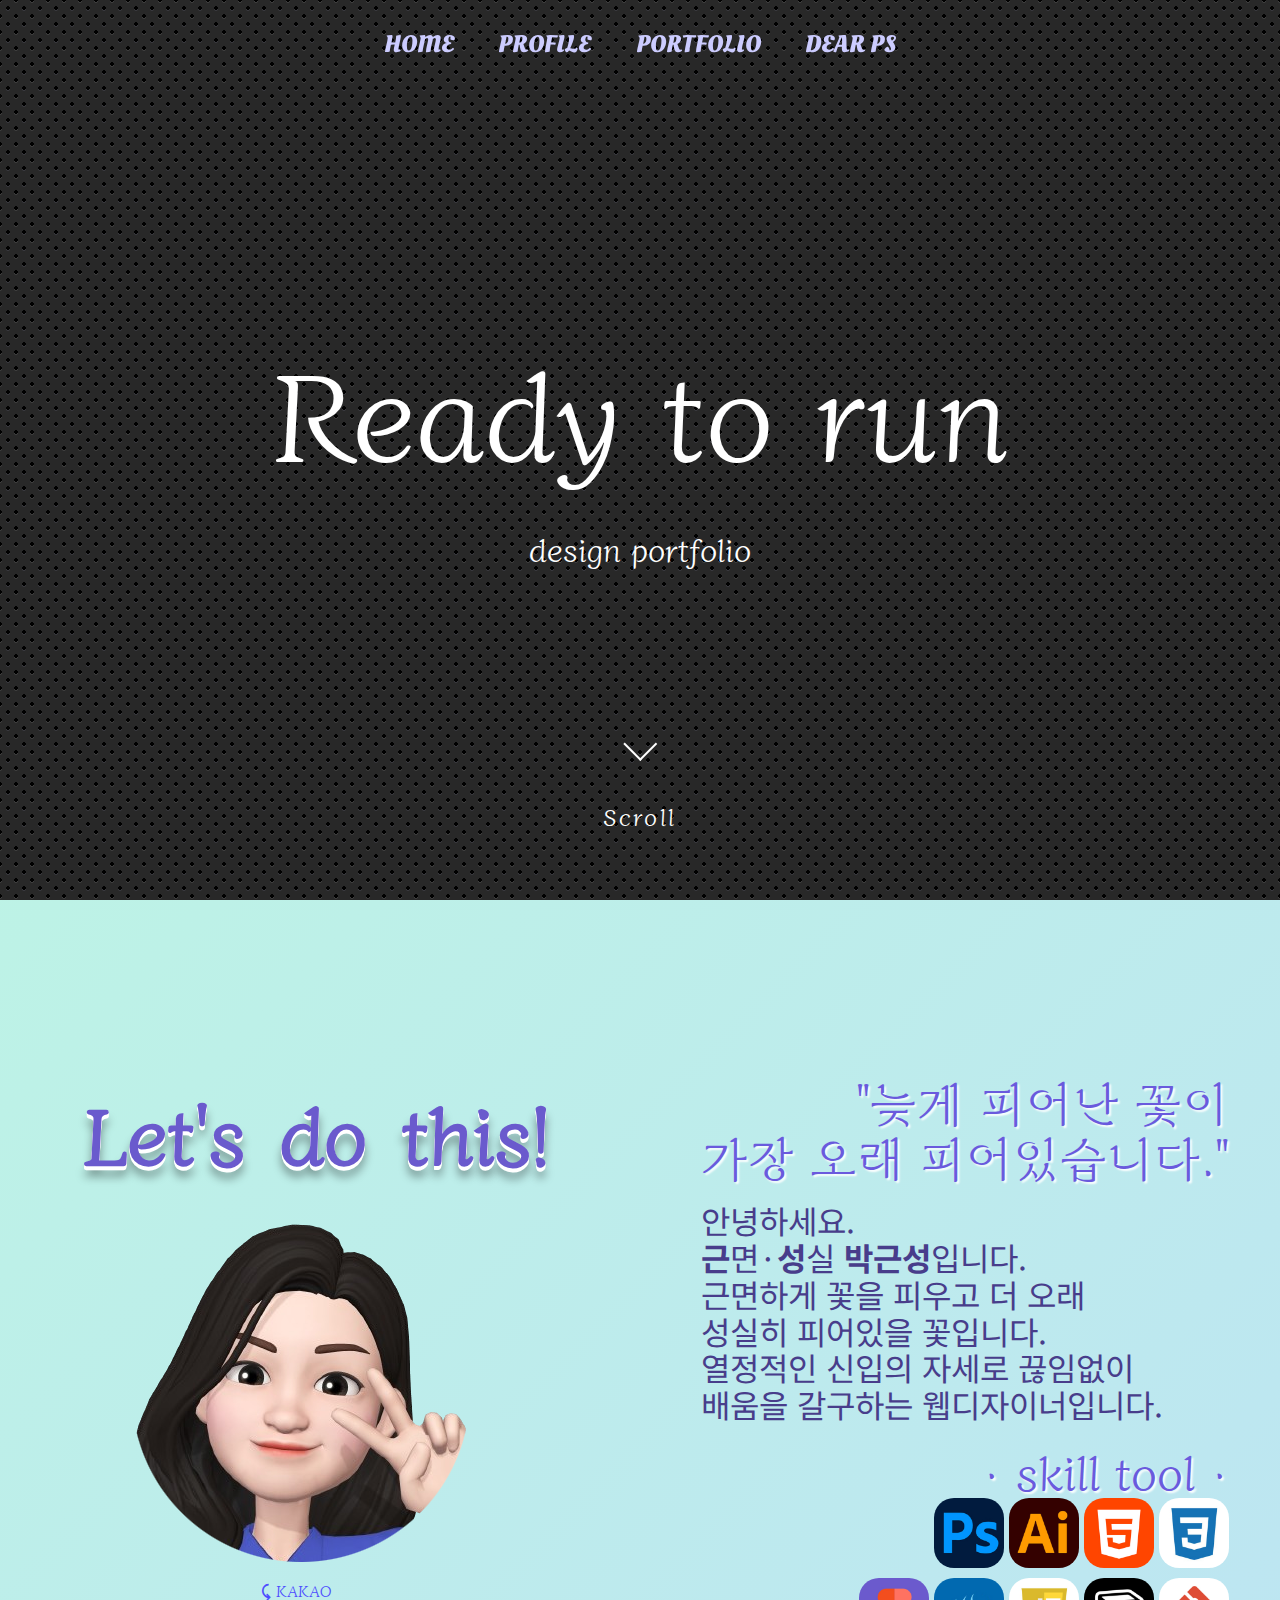
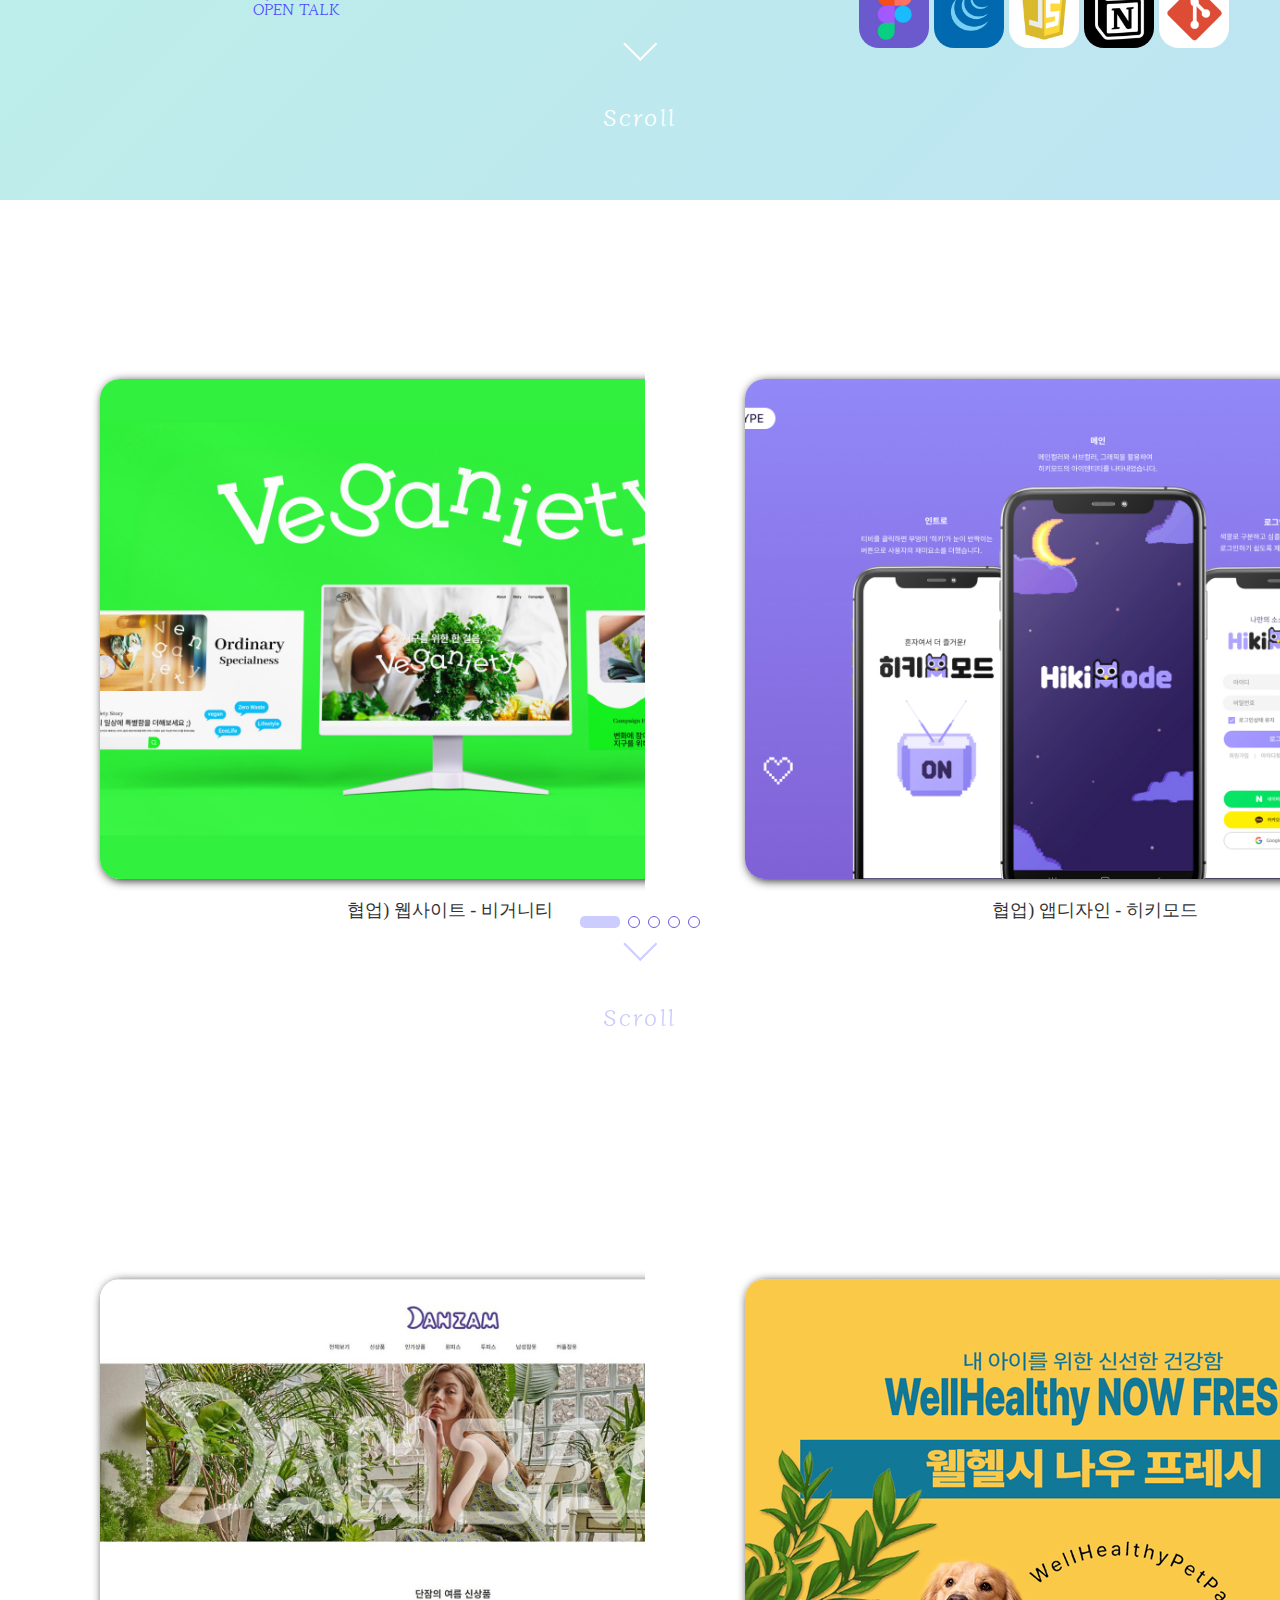
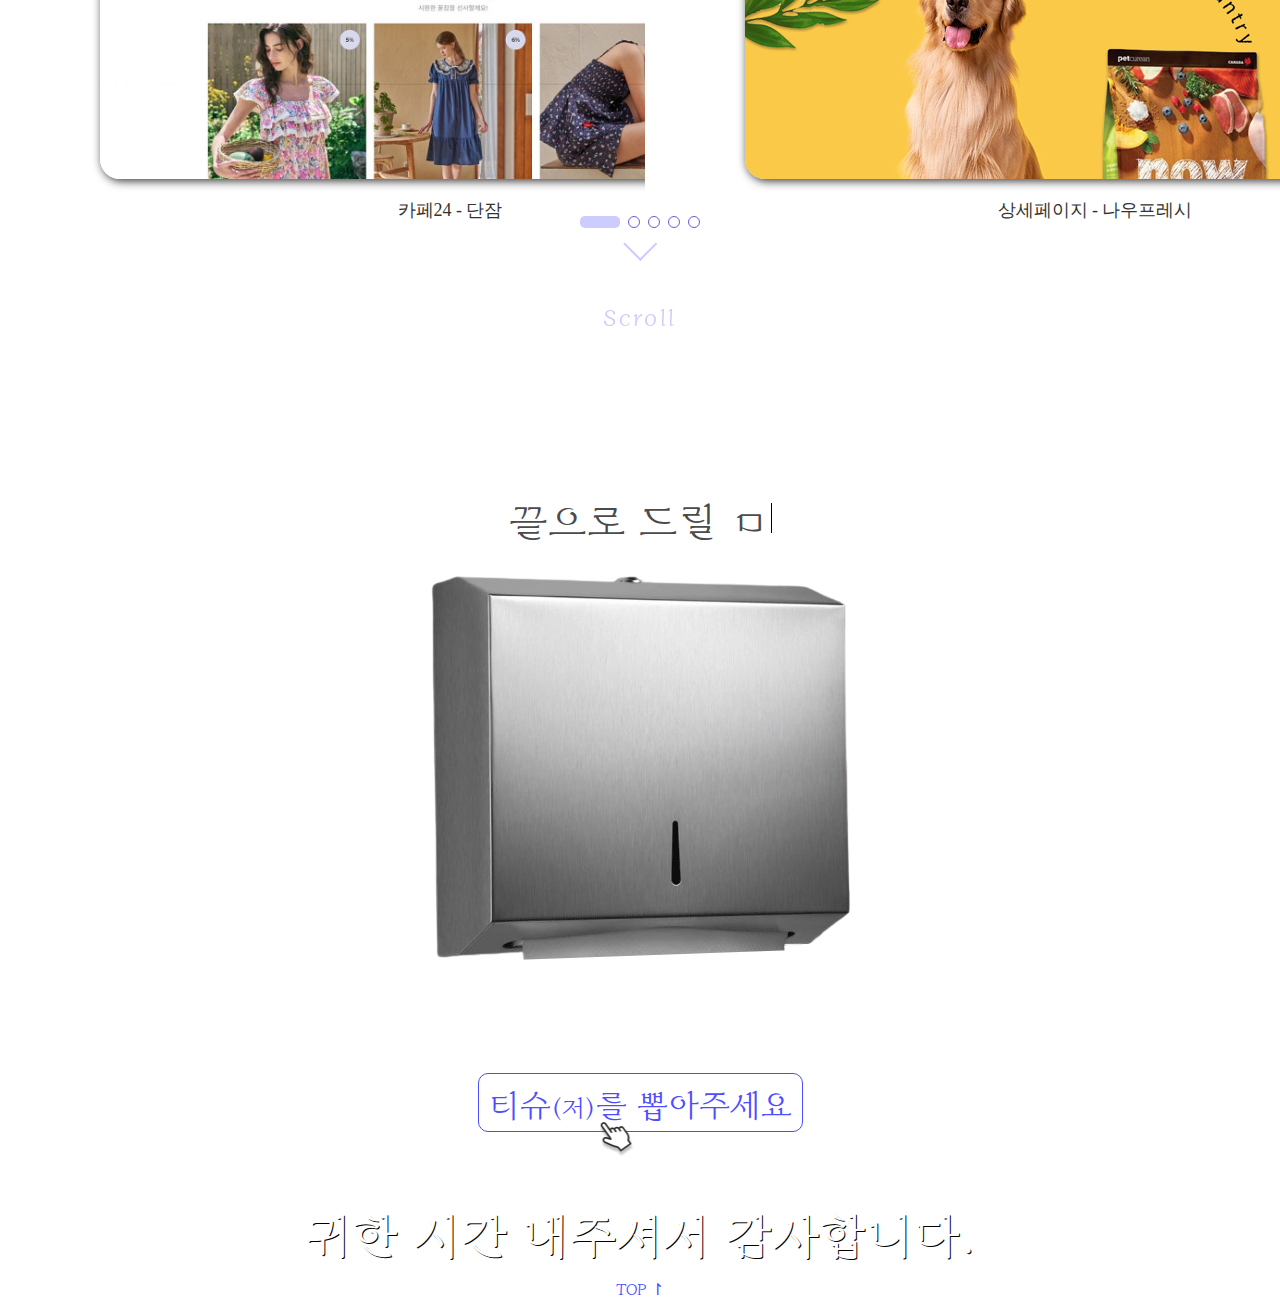
==== commit 4d724446: "수정" ====
--- a/index.html
+++ b/index.html
@@ -107,7 +107,7 @@
             <p>"늦게 피어난 꽃이<Br>가장 오래 피어있습니다."</p>
           </div>
           <div class="pro-txet">
-            <p>안녕하세요. <br><b>근</b>면·<b>성</b>실<b> 박근성</b>입니다. <br>근면하게 꽃을 피우고 더 오래<br> 성실히 피어있을 꽃입니다.<br>열정적인 신입의 자세로 끊임없이 <br>배움을 갈구하는 웹디자이너입니다.</p>
+            <p>안녕하세요. <br><b>근</b>면·<b>성</b>실<b> 박근성</b>입니다.<br>근면하게 꽃을 피우고 더 오래<br> 성실히 피어있을 꽃입니다.<br>열정적인 신입의 자세로 끊임없이 <br>배움을 갈구하는 웹디자이너입니다.</p>
           </div>
           <div class="pro-txet-title">
             <p>· skill tool ·</p>
@@ -130,7 +130,7 @@
       </div>
     </div>
     <!-- 스크롤버튼 -->
-    <div class="scroll">
+    <div class="scroll" id="scr">
       <a href="#portfolio"><span></span>Scroll</a>
     </div>
   </div>
--- a/css/st.css
+++ b/css/st.css
@@ -34,7 +34,7 @@
   /* scroll-snap-type:y mandatory !important; */
 }
 .section {
-  height: 100vh !important;
+  height: 100vh
   /* scroll-snap-align:start; scroll-snap-stop:always; scroll-behavior: smooth !important; */
 }
 
@@ -51,11 +51,12 @@
   margin-top: 20px;
   z-index: 999;
   background-color: transparent;
+  display: flex;
 }
 .nav-inner {
   position: relative;
+  display: flex;
   width: 40%;
-  display: flex;
   align-items: center;
   justify-content: space-between;
   margin: 0 auto;
@@ -88,7 +89,7 @@
   display: block;
 }
 .nav-active::after {
-  width: 100% !important;
+  width: 100%;
   display: block !important;
 }
 
@@ -156,7 +157,7 @@
   width: 100%;
   height: 100%;
   background: linear-gradient(-45deg, #ee7752, #e73c7e, #23a6d5, #23d5ab);
-  background-size: 400% 400%;
+  background-size: 300% 300%;
   opacity: 0.3;
   z-index: -1;
   animation: gradient 3s ease infinite;
@@ -178,13 +179,16 @@
   position: relative;
   display: flex;
   align-items: center;
-  margin: 0 300px;
+  margin: 0 auto;
+  justify-content: center;
 }
 .pro-inner-main {
   position: relative;
   display: flex;
   align-items: center;
   flex-direction: column;
+  justify-content: space-between;
+  gap: 50px;
 }
 
 .pro-main-text {
@@ -224,7 +228,7 @@
   display: flex;
   align-items: center;
   justify-content: center;
-  margin-top: 50px;
+  /* margin-top: 50px; */
 }
 
 .pro-img p {
@@ -242,6 +246,7 @@
   flex-direction: column;
   margin-left: 150px;
   font-family: "Diphylleia", sans-serif;
+  height: auto;
 }
 .pro-txet-title {
   position: relative;
@@ -270,7 +275,7 @@
   align-items: flex-end;
   gap: 10px;
 }
-.tool1 {position: relative; margin-top: 20px;}
+.tool1 {position: relative;}
 
 .pro-tool img {
   position: relative;
@@ -312,7 +317,7 @@
   display: flex;
   justify-content: start;
   align-items: center;
-  width: 50% !important;
+  width: 50% 
 }
 
 .swiper-slide img {
@@ -630,7 +635,7 @@
     font-size: 1.5rem;
   }
   .pro-inner {
-    margin: 0 50px;
+    margin: 0 auto;
     height: auto;
   }
   .pro-main-text span {
@@ -673,10 +678,10 @@
     height: 100vh;
   }
   .nav-inner {
-    width: 60%;
+    width: 90%;
   }
   .nav-inner a {
-    font-size: 1.5rem;
+    font-size: 1rem;
   }
   .home-neon {
     font-size: 4rem;
@@ -693,18 +698,18 @@
     justify-content: center;
     align-items: center;
     flex-direction: column;
-    margin: -80px 0 0 200px !important;
   }
   .pro-inner-main {
     position: relative;
   }
   .pro-img img {
     display: block;
-    width: 200px;
-    height: 200px;
+    width: 150px;
+    height: 150px;
     margin-top: -30px;
   }
   .pro-img p {font-size: 0.75rem;}
+
   .pro-main-text span {
     font-size: 2rem;
   }
@@ -721,8 +726,8 @@
   .pro-txet p {font-size: 1rem;}
   .pro-txet p:first-child {font-size: 1rem;}
   .pro-tool img {
-    width: 50px;
-    height: 50px;
+    width: 30px;
+    height: 30px;
   }
   #main-img-01 {width: 250px; height: 250px;}
   .btn {font-size: 1rem; padding: 5px; top: 10px;}
@@ -738,4 +743,5 @@
     width: 200px !important;
     height: 150px !important;
   }
+  #scr {display: none;}
 }